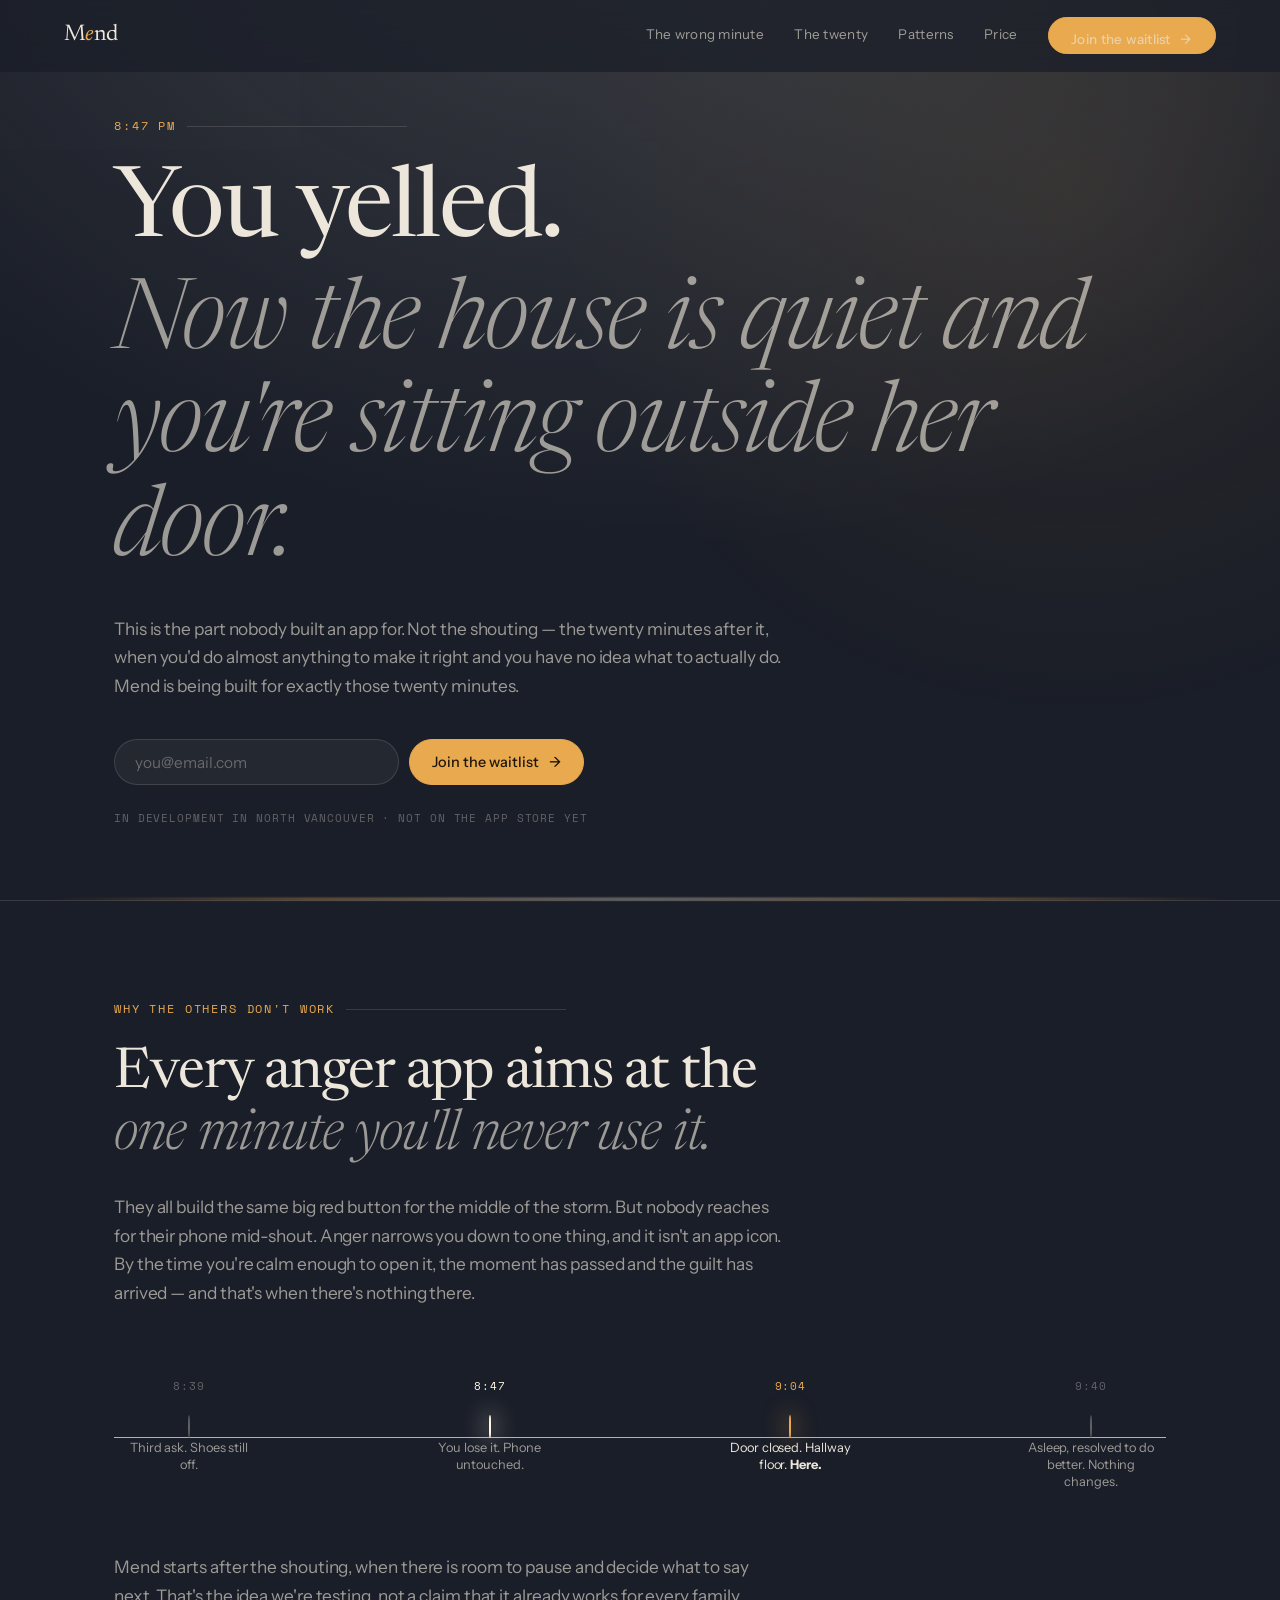
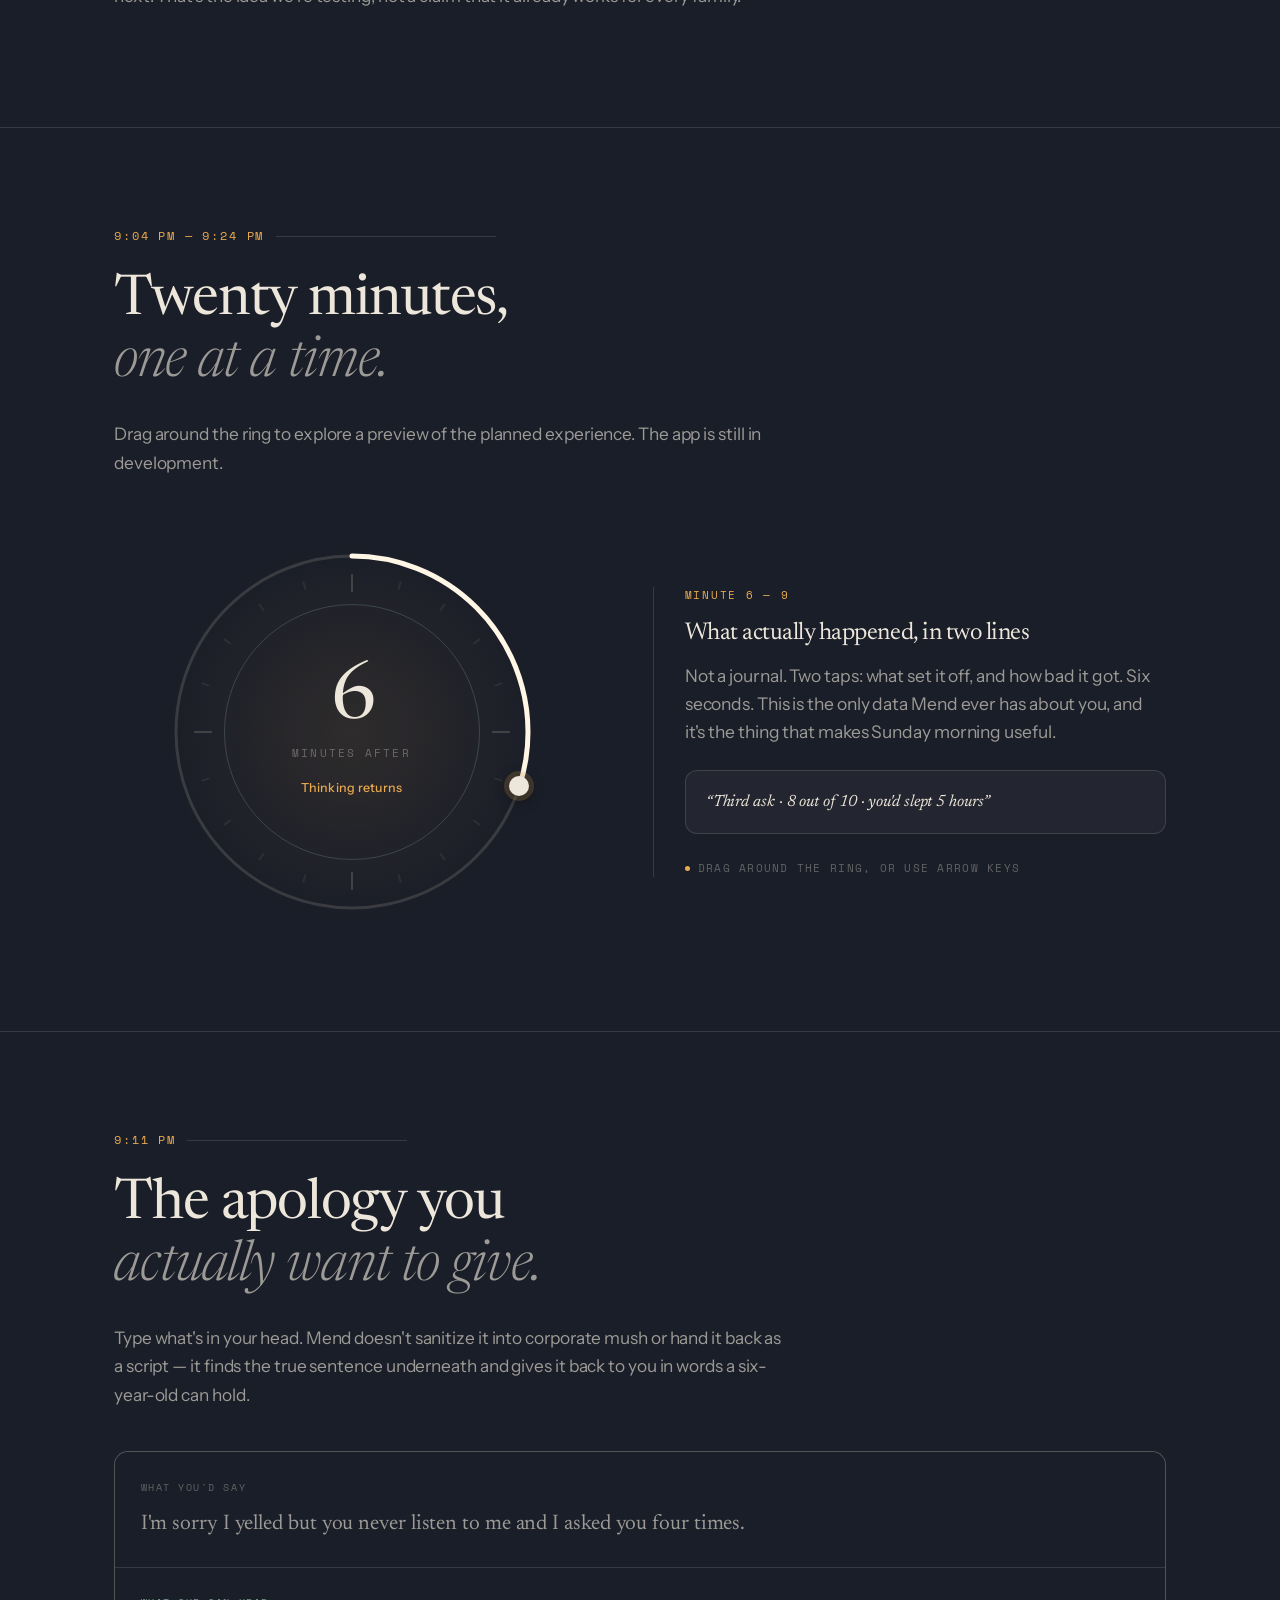
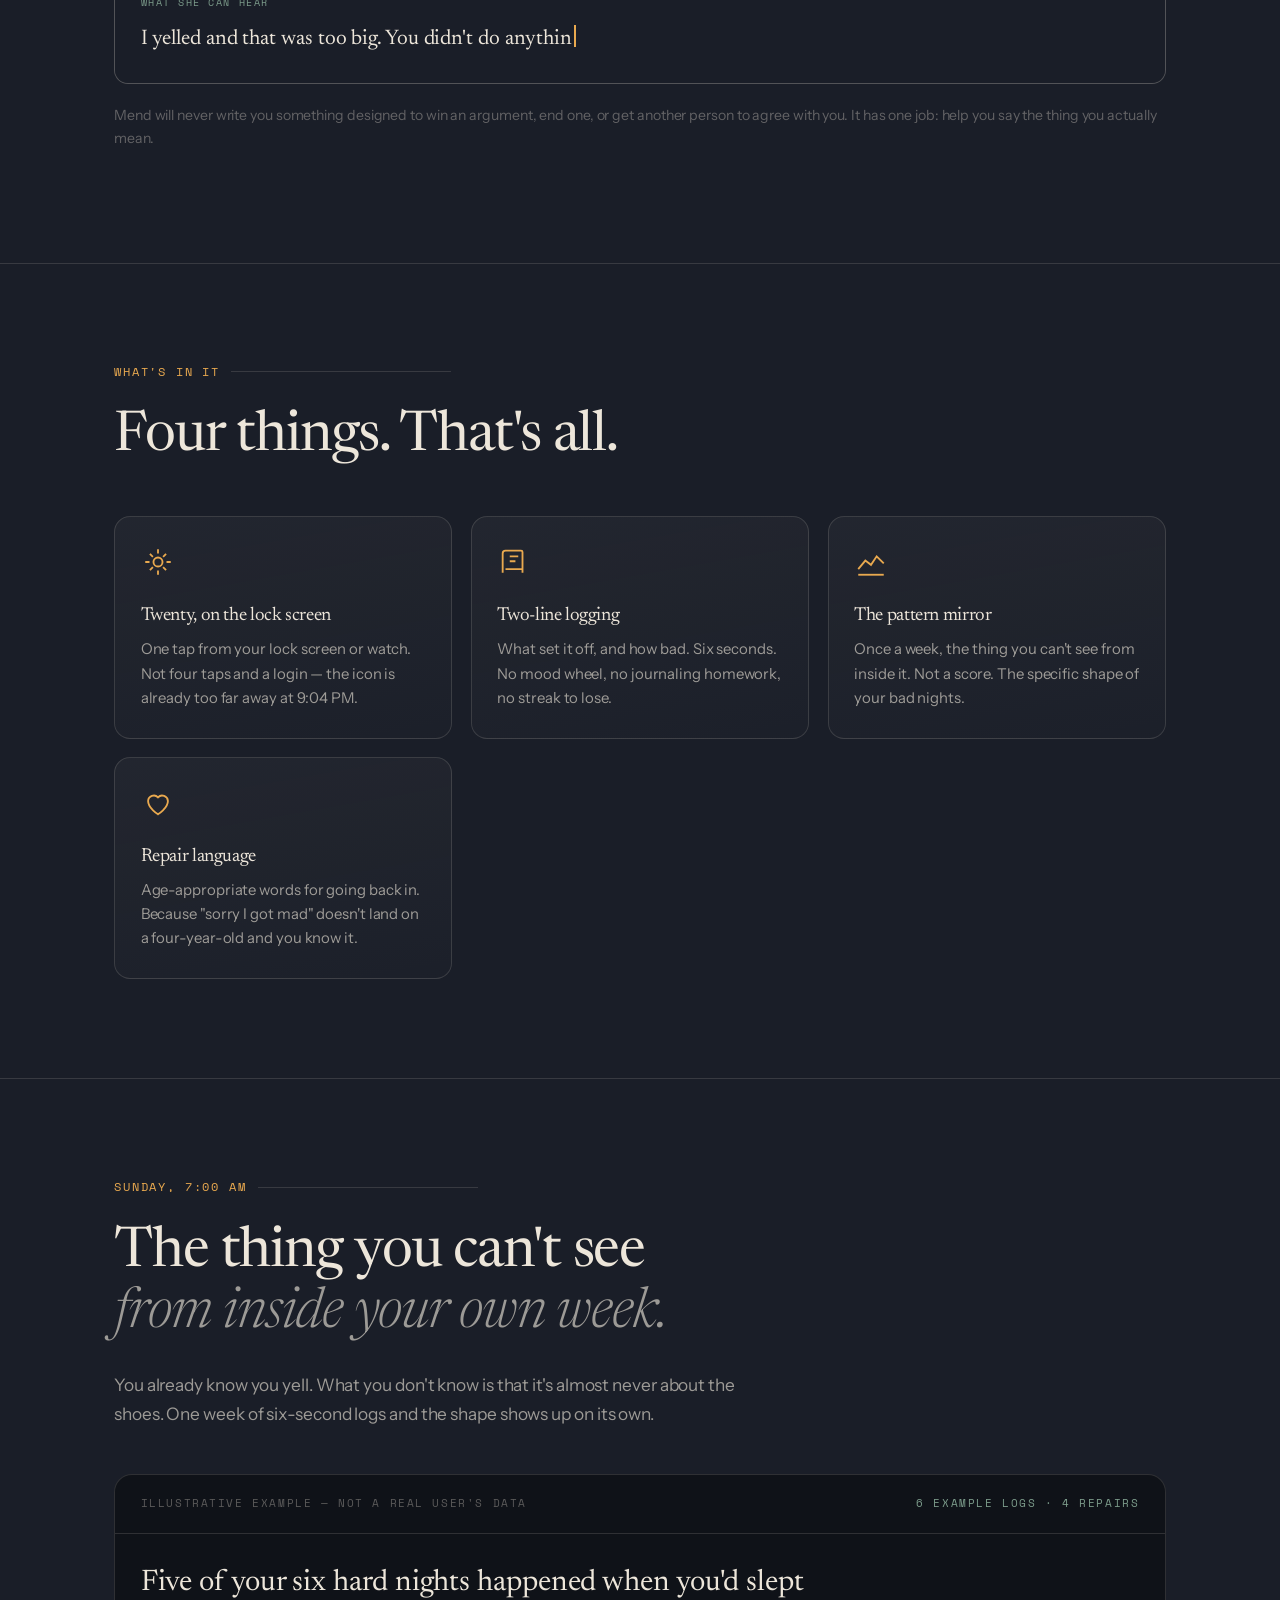
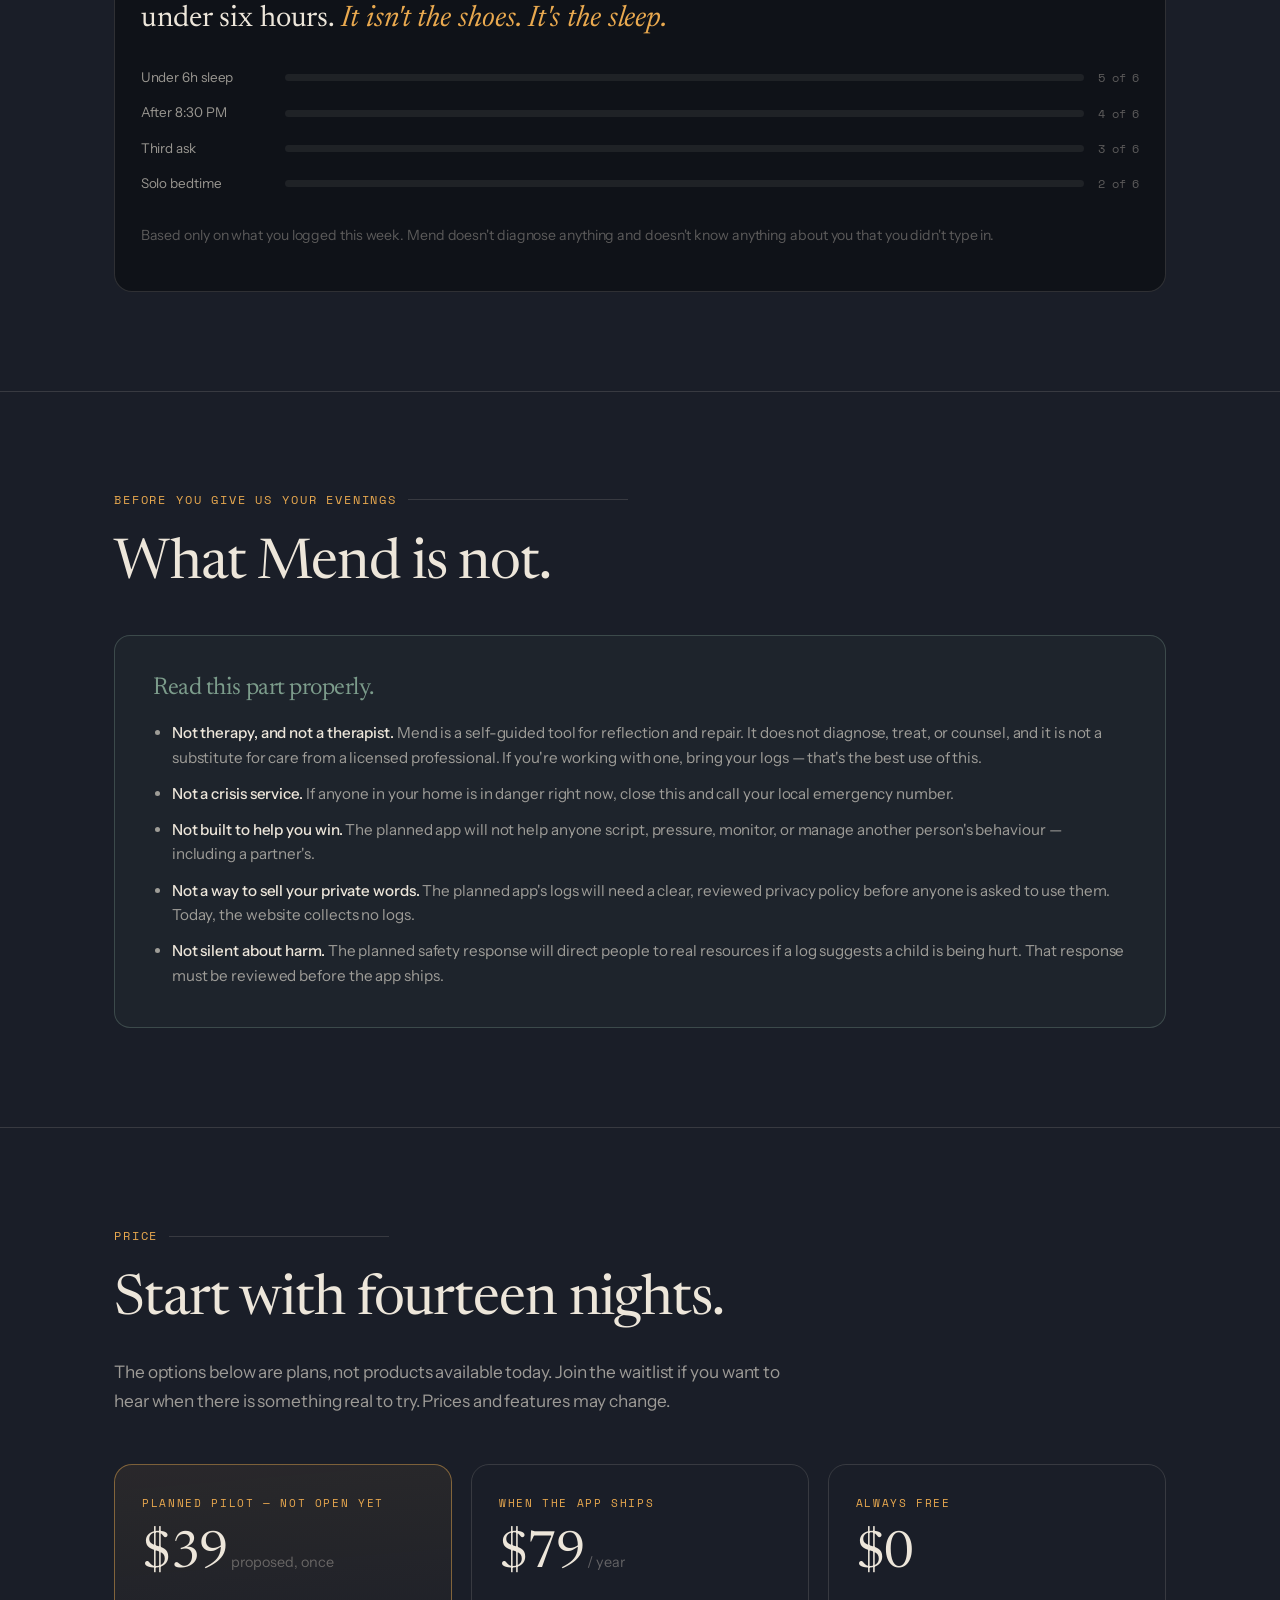
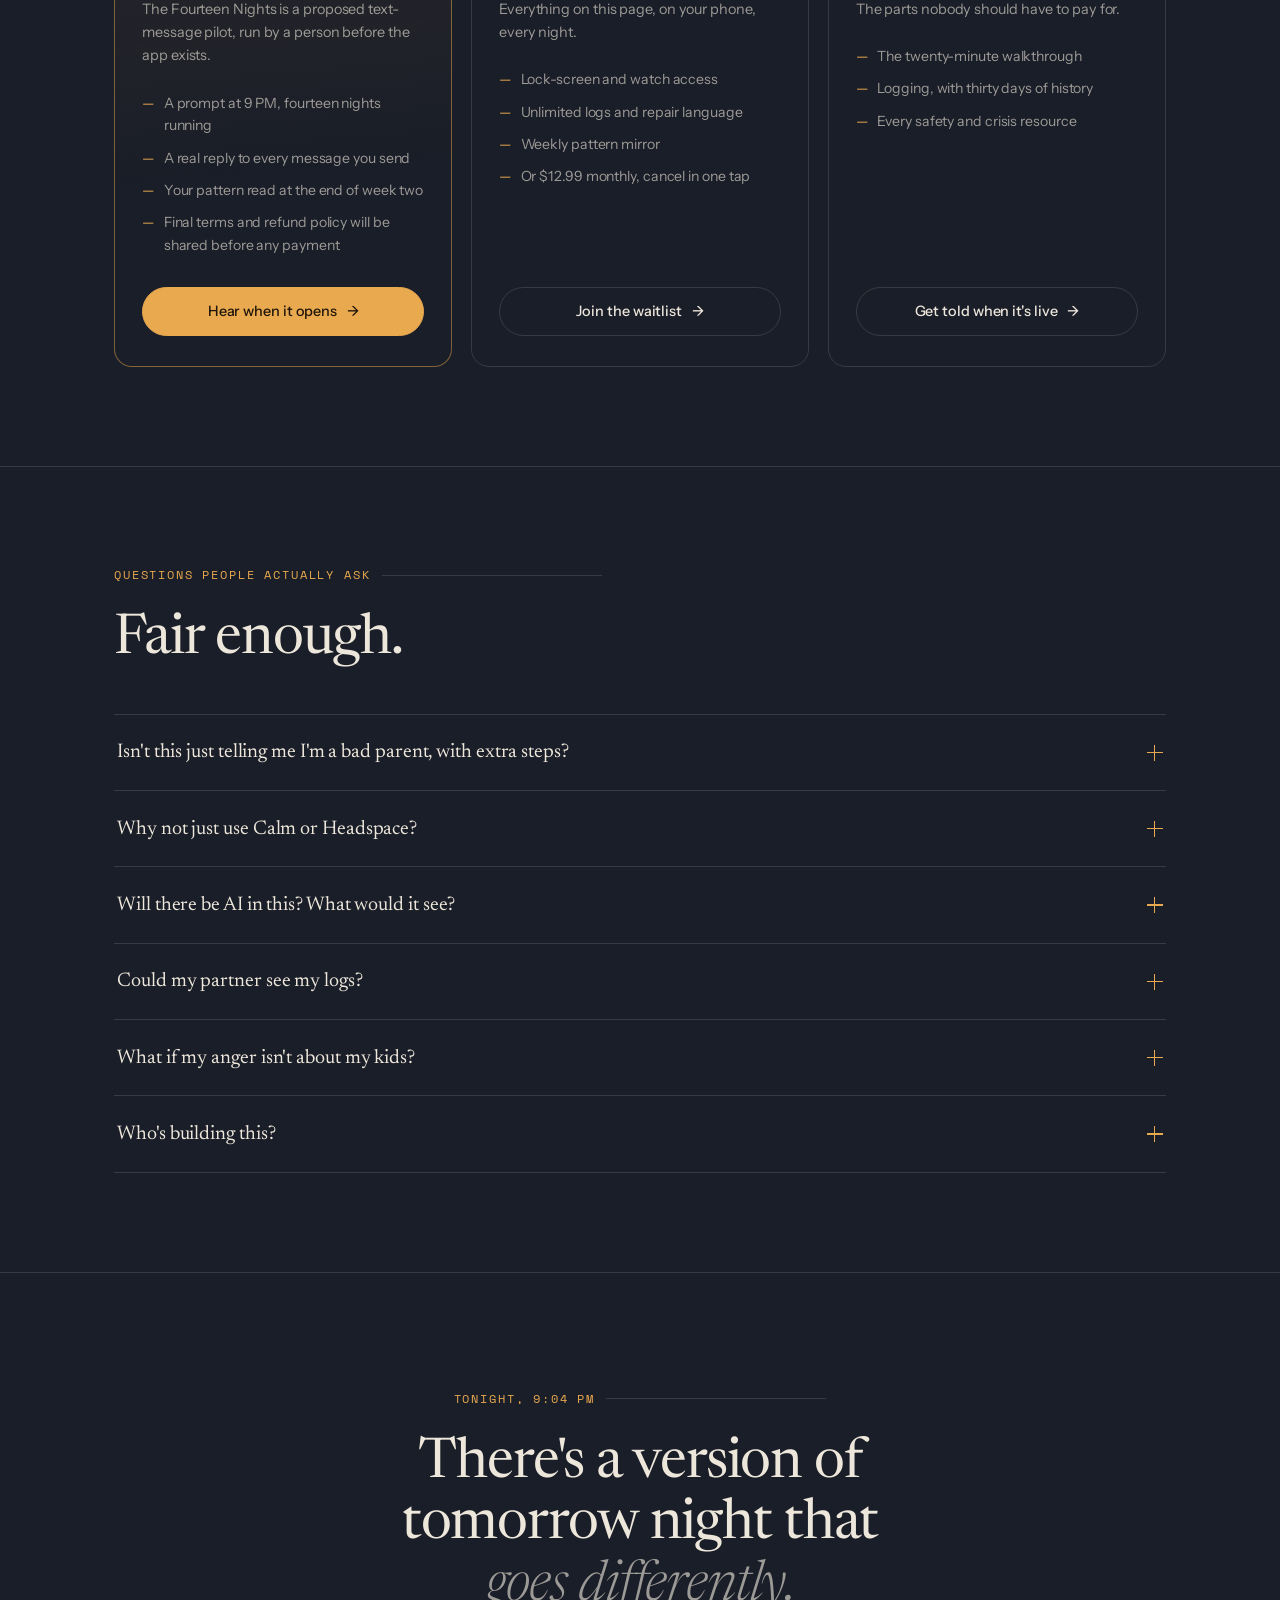
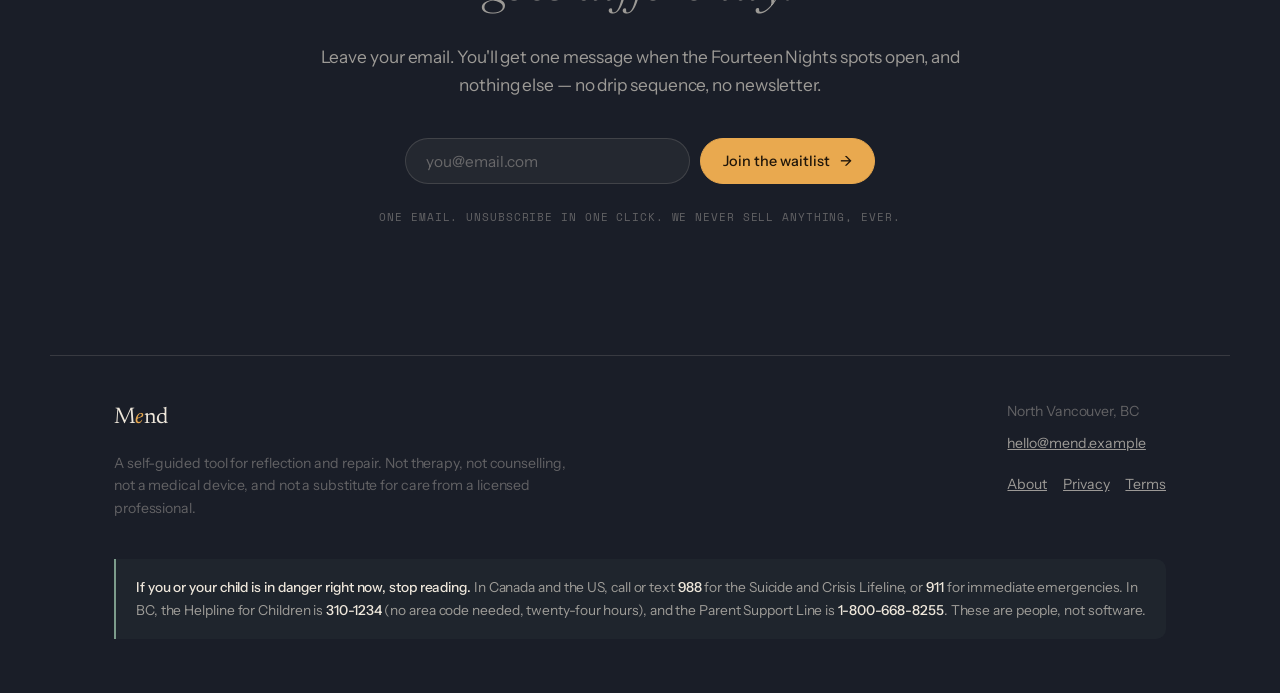
==== index.html @ 2c56bf76 "feat: add Mend landing site with relative links Landing page, about, privacy and terms pages, shared" ====
<!DOCTYPE html>
<html lang="en">
<head>
<meta charset="utf-8">
<meta name="viewport" content="width=device-width, initial-scale=1">
<title>Mend — for the twenty minutes after</title>
<meta name="description" content="You yelled. The house is quiet now. Mend is a small tool for the twenty minutes after — repair it tonight, and start to see why it keeps happening.">
<link rel="preconnect" href="https://fonts.googleapis.com">
<link rel="preconnect" href="https://fonts.gstatic.com" crossorigin>
<link href="https://fonts.googleapis.com/css2?family=Newsreader:ital,opsz,wght@0,6..72,300;0,6..72,400;0,6..72,500;1,6..72,300;1,6..72,400&family=Instrument+Sans:wght@400;500;600&family=Space+Mono:wght@400;700&display=swap" rel="stylesheet">
<style>
/* ============================================================
   MEND — design tokens
   Concept: "the hallway light." The page lives in the hours
   after bedtime. It opens blown-out and over-exposed (anger as
   over-exposure, not redness) and cools as you scroll.
   ============================================================ */
:root{
  --dusk:#1A1E28;
  --dusk-deep:#0F1218;
  --dusk-soft:#232833;
  --paper:#EDE6DA;
  --paper-dim:rgba(237,230,218,.62);
  --paper-faint:rgba(237,230,218,.34);
  --lamp:#E9A94F;
  --sage:#7C9C8B;
  --hot:#FFF6E6;
  --rule:rgba(237,230,218,.14);

  --display:"Newsreader",Georgia,serif;
  --body:"Instrument Sans",system-ui,-apple-system,sans-serif;
  --mono:"Space Mono",ui-monospace,monospace;

  --pad:clamp(1.25rem,5vw,4.5rem);
  --maxw:1180px;
  --ease:cubic-bezier(.22,.61,.36,1);
}

*{box-sizing:border-box}
html{scroll-behavior:smooth;-webkit-text-size-adjust:100%}
body{
  margin:0;background:var(--dusk);color:var(--paper);
  font-family:var(--body);font-size:clamp(1rem,.55vw + .9rem,1.09rem);
  line-height:1.62;letter-spacing:-.005em;
  overflow-x:hidden;
}

/* ---------- ambient light: the signature ---------- */
#glow{
  position:fixed;inset:0;z-index:0;pointer-events:none;
  background:
    radial-gradient(120vmax 90vmax at 50% -18%, var(--g1) 0%, transparent 62%),
    radial-gradient(70vmax 70vmax at 84% 22%, var(--g2) 0%, transparent 58%);
  opacity:var(--gop,1);
  transition:opacity .6s linear;
}
#grain{
  position:fixed;inset:0;z-index:1;pointer-events:none;
  opacity:.045;mix-blend-mode:overlay;
}
.stage{position:relative;z-index:2}

/* ---------- structure ---------- */
.wrap{max-width:var(--maxw);margin:0 auto;padding-left:var(--pad);padding-right:var(--pad)}
.band{padding-top:clamp(5rem,11vh,9rem);padding-bottom:clamp(5rem,11vh,9rem)}
.band--tight{padding-top:clamp(3rem,6vh,4.5rem)}
.hr{height:1px;background:var(--rule);border:0;margin:0}

/* structural device: real clock times, because the whole
   product thesis is about *when*, not about steps 01/02/03 */
.stamp{
  font-family:var(--mono);font-size:.72rem;letter-spacing:.16em;
  text-transform:uppercase;color:var(--lamp);
  display:flex;align-items:center;gap:.7rem;margin:0 0 1.6rem;
}
.stamp::after{content:"";flex:1;height:1px;background:var(--rule);max-width:220px}

h1,h2,h3{font-family:var(--display);font-weight:400;letter-spacing:-.02em;line-height:1.06;margin:0}
h1{font-size:clamp(2.9rem,8.4vw,6.1rem)}
h2{font-size:clamp(2.1rem,4.6vw,3.5rem);line-height:1.1}
h3{font-size:clamp(1.28rem,1.9vw,1.6rem);line-height:1.2}
.em{font-style:italic;font-weight:300;color:var(--paper-dim)}
.lede{font-size:clamp(1.08rem,1.3vw,1.28rem);color:var(--paper-dim);max-width:56ch;line-height:1.66}
.small{font-size:.88rem;color:var(--paper-faint);line-height:1.6}

/* ---------- nav ---------- */
nav{
  position:sticky;top:0;z-index:40;
  display:flex;align-items:center;justify-content:space-between;
  gap:1rem;padding:1.05rem var(--pad);
  backdrop-filter:blur(14px);-webkit-backdrop-filter:blur(14px);
  background:rgba(26,30,40,.72);
  background:color-mix(in srgb, var(--dusk) 72%, transparent);
  border-bottom:1px solid transparent;transition:border-color .4s var(--ease)
}
nav.stuck{border-bottom-color:var(--rule)}
.mark{font-family:var(--display);font-size:1.42rem;letter-spacing:-.03em;text-decoration:none;color:var(--paper)}
.mark i{font-style:italic;color:var(--lamp)}
.navlinks{display:flex;align-items:center;gap:1.9rem}
.navlinks a{
  font-size:.84rem;color:var(--paper-dim);text-decoration:none;letter-spacing:.02em;
  position:relative;padding-bottom:2px
}
.navlinks a::after{
  content:"";position:absolute;left:0;bottom:0;height:1px;width:100%;
  background:var(--lamp);transform:scaleX(0);transform-origin:left;
  transition:transform .42s var(--ease)
}
.navlinks a:hover{color:var(--paper)}
.navlinks a:hover::after{transform:scaleX(1)}
@media(max-width:760px){.navlinks a:not(.btn){display:none}}
.nav-toggle{display:none;align-items:center;justify-content:center;flex-direction:column;gap:4px;width:44px;height:44px;padding:0;border:1px solid var(--rule);border-radius:50%;background:var(--dusk-soft);color:var(--paper);cursor:pointer}
.nav-toggle span{width:17px;height:1.5px;background:currentColor}
@media(max-width:760px){
  .js .nav-toggle{display:flex}
  .js .navlinks{display:none;position:absolute;top:100%;left:0;right:0;padding:1rem var(--pad) 1.4rem;background:var(--dusk);border-bottom:1px solid var(--rule);box-shadow:0 18px 28px rgba(0,0,0,.22);flex-direction:column;align-items:stretch;gap:.7rem}
  .js .navlinks.open{display:flex}
  .js .navlinks a:not(.btn){display:block}
  .js .navlinks a{padding:.55rem .2rem}
  .js .navlinks .btn{justify-content:center}
}
.skip{position:absolute;left:.6rem;top:-4rem;z-index:100;background:var(--lamp);color:#20160A;padding:.6rem 1rem;border-radius:8px;text-decoration:none;font-weight:600;transition:top .2s var(--ease)}
.skip:focus{top:.6rem}

/* ---------- buttons ---------- */
.btn{
  font-family:var(--body);font-size:.9rem;font-weight:500;
  display:inline-flex;align-items:center;gap:.6rem;
  padding:.72rem 1.4rem;border-radius:999px;border:1px solid var(--lamp);
  background:var(--lamp);color:#20160A;text-decoration:none;cursor:pointer;
  transition:transform .3s var(--ease),box-shadow .3s var(--ease),background .3s var(--ease)
}
.btn:hover{transform:translateY(-2px);box-shadow:0 10px 34px -12px rgba(233,169,79,.7)}
.btn--ghost{background:transparent;color:var(--paper);border-color:var(--rule)}
.btn--ghost:hover{border-color:var(--paper-dim);box-shadow:none}
.btn .arw{transition:transform .3s var(--ease)}
.btn:hover .arw{transform:translateX(4px)}
:focus-visible{outline:2px solid var(--lamp);outline-offset:3px;border-radius:3px}

/* ---------- hero ---------- */
.hero{min-height:clamp(600px,92vh,940px);display:flex;flex-direction:column;justify-content:center;padding-top:2rem;padding-bottom:3rem}
.hero h1{max-width:19ch}
.hero .after{display:block;margin-top:.55rem}
.hero .lede{margin:1.9rem 0 0}
.doorlight{
  position:absolute;left:0;right:0;bottom:0;height:2px;
  background:linear-gradient(90deg,transparent,var(--lamp) 22%,var(--hot) 50%,var(--lamp) 78%,transparent);
  opacity:.5;filter:blur(1px)
}

/* signup */
.signup{display:flex;gap:.6rem;margin-top:2.4rem;max-width:470px;flex-wrap:wrap}
.signup input{
  flex:1 1 220px;min-width:0;font-family:var(--body);font-size:.96rem;color:var(--paper);
  background:rgba(237,230,218,.05);border:1px solid var(--rule);border-radius:999px;
  padding:.78rem 1.25rem;transition:border-color .3s var(--ease),background .3s var(--ease)
}
.signup input::placeholder{color:var(--paper-faint)}
.signup input:focus{outline:none;border-color:var(--lamp);background:rgba(237,230,218,.08)}
.note{margin-top:.9rem;font-family:var(--mono);font-size:.7rem;letter-spacing:.08em;text-transform:uppercase;color:var(--paper-faint)}
.hp{position:absolute!important;left:-9999px;width:1px;height:1px;overflow:hidden}
.formstatus{flex-basis:100%;margin:.7rem 0 0;font-size:.86rem;line-height:1.5;min-height:1.2em;color:var(--paper-dim)}
.formstatus:empty{margin:0;min-height:0}
.formstatus[data-state="error"]{color:var(--lamp)}
.formstatus[data-state="success"]{color:var(--sage)}
.formstatus a{color:inherit;text-decoration:underline}
.signup button[disabled]{opacity:.7;cursor:default}
.signup input[disabled]{cursor:default}

/* ---------- the wrong minute: time axis ---------- */
.axis{position:relative;margin:3.2rem 0 1rem;padding:3.4rem 0 4.6rem}
.axis-line{position:absolute;left:0;right:0;top:50%;height:1px;background:var(--rule)}
.axis-fill{position:absolute;left:0;top:50%;height:1px;background:var(--lamp);width:0;transition:width 1.8s var(--ease)}
.axis.on .axis-fill{width:100%}
.axis-marks{position:relative;display:flex;justify-content:space-between}
.mk{position:relative;text-align:center;flex:0 0 auto;width:clamp(74px,20%,150px)}
.mk .dot{
  width:9px;height:9px;border-radius:50%;background:var(--dusk);
  border:1px solid var(--paper-faint);margin:0 auto;
  transform:scale(0);transition:transform .5s var(--ease)
}
.axis.on .mk .dot{transform:scale(1)}
.mk:nth-child(2) .dot{transition-delay:.25s}
.mk:nth-child(3) .dot{transition-delay:.5s}
.mk:nth-child(4) .dot{transition-delay:.75s}
.mk .t{font-family:var(--mono);font-size:.68rem;letter-spacing:.08em;color:var(--paper-faint);position:absolute;top:-2.2rem;left:50%;transform:translateX(-50%);white-space:nowrap}
.mk .l{font-size:.8rem;color:var(--paper-dim);position:absolute;top:1.6rem;left:50%;transform:translateX(-50%);width:15ch;line-height:1.35}
.mk--hot .dot{background:var(--hot);border-color:var(--hot);box-shadow:0 0 22px 5px rgba(255,246,230,.32)}
.mk--hot .t{color:var(--hot)}
.mk--live .dot{background:var(--lamp);border-color:var(--lamp);box-shadow:0 0 22px 4px rgba(233,169,79,.35)}
.mk--live .t{color:var(--lamp)}
.mk--live .l{color:var(--paper)}
@media(max-width:640px){
  .axis{padding:0 0 0 1rem;margin:2.5rem 0 1rem}
  .axis-line,.axis-fill{left:1.26rem;right:auto;top:0;bottom:0;width:1px;height:auto}
  .axis-fill{height:0;transition:height 1.4s var(--ease)}
  .axis.on .axis-fill{width:1px;height:100%}
  .axis-marks{display:grid;gap:1.8rem}
  .mk{width:auto;min-height:3.6rem;text-align:left;display:grid;grid-template-columns:1rem 3.2rem minmax(0,1fr);gap:.7rem;align-items:start}
  .mk .dot{grid-column:1;grid-row:1;margin:.25rem 0 0}
  .mk .t{grid-column:2;grid-row:1;position:static;transform:none;white-space:normal}
  .mk .l{grid-column:3;grid-row:1;position:static;transform:none;width:auto}
}

/* ---------- stat row ---------- */
.stats{display:grid;grid-template-columns:repeat(auto-fit,minmax(190px,1fr));gap:1px;background:var(--rule);border:1px solid var(--rule);border-radius:14px;overflow:hidden;margin-top:3.4rem}
.stat{background:var(--dusk);padding:1.9rem 1.5rem}
.stat .n{font-family:var(--display);font-size:clamp(2.4rem,4.4vw,3.3rem);line-height:1;letter-spacing:-.03em;color:var(--lamp)}
.stat .n small{font-size:.44em;letter-spacing:0}
.stat .c{margin-top:.75rem;font-size:.85rem;color:var(--paper-dim);line-height:1.5}
.stat .src{margin-top:.7rem;font-family:var(--mono);font-size:.62rem;letter-spacing:.07em;text-transform:uppercase;color:var(--paper-faint)}

/* ---------- THE DIAL (signature interaction) ---------- */
.dial-wrap{display:grid;grid-template-columns:minmax(0,1fr) minmax(0,1.08fr);gap:clamp(2rem,5vw,4.5rem);align-items:center}
@media(max-width:900px){.dial-wrap{grid-template-columns:1fr}}
.dial{
  position:relative;aspect-ratio:1;width:100%;max-width:400px;margin:0 auto;
  border-radius:50%;display:grid;place-items:center;
  background:radial-gradient(circle at 50% 50%, rgba(233,169,79,.10), transparent 68%);
  touch-action:none;cursor:grab;user-select:none
}
.dial:active{cursor:grabbing}
.dial svg{position:absolute;inset:0;width:100%;height:100%;transform:rotate(-90deg)}
.dial .track{fill:none;stroke:var(--rule);stroke-width:1.5}
.dial .prog{fill:none;stroke:var(--lamp);stroke-width:2.5;stroke-linecap:round;transition:stroke .5s linear}
.dial .tick{stroke:var(--paper-faint);stroke-width:1}
.knob{
  position:absolute;width:20px;height:20px;border-radius:50%;
  background:var(--paper);box-shadow:0 0 0 5px rgba(233,169,79,.18),0 4px 14px rgba(0,0,0,.5);
  transform:translate(-50%,-50%);pointer-events:none
}
.dial-read{text-align:center;position:relative;z-index:2}
.dial-read .m{font-family:var(--display);font-size:clamp(3.4rem,8vw,4.9rem);line-height:.9;letter-spacing:-.04em;font-variant-numeric:tabular-nums}
.dial-read .u{font-family:var(--mono);font-size:.66rem;letter-spacing:.2em;text-transform:uppercase;color:var(--paper-faint);margin-top:.6rem}
.dial-read .st{margin-top:1rem;font-size:.78rem;color:var(--lamp);font-weight:500;letter-spacing:.02em;min-height:1.2em}
.breath{position:absolute;width:64%;height:64%;border-radius:50%;border:1px solid rgba(124,156,139,.3)}
.dial.breathing .breath{animation:breathe 10s ease-in-out infinite}
@keyframes breathe{0%,100%{transform:scale(.86);opacity:.25}40%{transform:scale(1.06);opacity:.6}}

.panel{border-left:1px solid var(--rule);padding-left:clamp(1.2rem,2.4vw,2.2rem);min-height:250px}
.panel .ph{font-family:var(--mono);font-size:.68rem;letter-spacing:.16em;text-transform:uppercase;color:var(--lamp);margin-bottom:.9rem}
.panel h3{margin-bottom:.85rem}
.panel p{margin:0;color:var(--paper-dim);max-width:44ch}
.panel .said{
  margin-top:1.5rem;padding:1.1rem 1.25rem;border-radius:12px;
  background:rgba(237,230,218,.045);border:1px solid var(--rule);
  font-family:var(--display);font-style:italic;font-size:1.02rem;color:var(--paper)
}
.panel[data-swap]{animation:swapin .5s var(--ease)}
@keyframes swapin{from{opacity:0;transform:translateY(9px)}to{opacity:1;transform:none}}
.scrub-hint{margin-top:1.6rem;font-family:var(--mono);font-size:.66rem;letter-spacing:.12em;text-transform:uppercase;color:var(--paper-faint);display:flex;gap:.5rem;align-items:center}
.scrub-hint .dotp{width:5px;height:5px;border-radius:50%;background:var(--lamp);animation:pulse 2.4s ease-in-out infinite}
@keyframes pulse{0%,100%{opacity:.25}50%{opacity:1}}

/* ---------- rewrite demo ---------- */
.rewrite{display:grid;gap:1px;background:var(--rule);border:1px solid var(--rule);border-radius:14px;overflow:hidden;margin-top:2.6rem}
.rw{background:var(--dusk);padding:1.7rem 1.6rem}
.rw .tag{font-family:var(--mono);font-size:.64rem;letter-spacing:.15em;text-transform:uppercase;color:var(--paper-faint);margin-bottom:.85rem}
.rw p{margin:0;font-family:var(--display);font-size:clamp(1.08rem,1.7vw,1.32rem);line-height:1.42}
.rw--out .tag{color:var(--sage)}
.rw--out p{color:var(--paper)}
.rw--in p{color:var(--paper-dim)}
.caret{display:inline-block;width:2px;height:1.05em;background:var(--lamp);vertical-align:-.14em;margin-left:2px;animation:blink 1s steps(2) infinite}
@keyframes blink{50%{opacity:0}}

/* ---------- cards ---------- */
.cards{display:grid;grid-template-columns:repeat(auto-fit,minmax(260px,1fr));gap:1.15rem;margin-top:3rem}
.card{
  border:1px solid var(--rule);border-radius:16px;padding:1.75rem 1.6rem;
  background:linear-gradient(170deg,rgba(237,230,218,.045),rgba(237,230,218,.012));
  transition:transform .45s var(--ease),border-color .45s var(--ease)
}
.card:hover{transform:translateY(-5px);border-color:rgba(233,169,79,.4)}
.card .ic{width:34px;height:34px;margin-bottom:1.1rem;color:var(--lamp)}
.card h3{font-size:1.18rem;margin-bottom:.6rem}
.card p{margin:0;font-size:.93rem;color:var(--paper-dim)}

/* ---------- pattern mirror ---------- */
.mirror{border:1px solid var(--rule);border-radius:18px;overflow:hidden;margin-top:2.8rem;background:var(--dusk-deep)}
.mirror-top{padding:1.3rem 1.6rem;border-bottom:1px solid var(--rule);display:flex;justify-content:space-between;align-items:center;gap:1rem;flex-wrap:wrap}
.mirror-top .lb{font-family:var(--mono);font-size:.66rem;letter-spacing:.15em;text-transform:uppercase;color:var(--paper-faint)}
.mirror-body{padding:1.9rem 1.6rem}
.mirror-body .hl{font-family:var(--display);font-size:clamp(1.3rem,2.6vw,1.85rem);line-height:1.24;margin:0 0 1.8rem;max-width:40ch}
.mirror-body .hl b{font-weight:400;color:var(--lamp);font-style:italic}
.bars{display:flex;flex-direction:column;gap:.85rem}
.bar{display:grid;grid-template-columns:clamp(88px,20%,130px) 1fr auto;gap:.9rem;align-items:center;font-size:.84rem}
.bar .bl{color:var(--paper-dim)}
.bar .bt{height:7px;border-radius:99px;background:rgba(237,230,218,.07);overflow:hidden}
.bar .bf{height:100%;border-radius:99px;background:linear-gradient(90deg,var(--lamp),#F0C177);width:0;transition:width 1.3s var(--ease)}
.bar .bv{font-family:var(--mono);font-size:.74rem;color:var(--paper-faint)}
.mirror.on .bf{width:var(--w)}

/* ---------- not-therapy block ---------- */
.guard{border:1px solid rgba(124,156,139,.32);border-radius:16px;padding:clamp(1.6rem,3vw,2.4rem);background:rgba(124,156,139,.05);margin-top:2.4rem}
.guard h3{color:var(--sage);margin-bottom:1.1rem}
.guard ul{margin:0;padding-left:1.15rem;display:grid;gap:.72rem}
.guard li{color:var(--paper-dim);font-size:.95rem}
.guard li b{color:var(--paper);font-weight:500}

/* ---------- pricing ---------- */
.prices{display:grid;grid-template-columns:repeat(auto-fit,minmax(268px,1fr));gap:1.15rem;margin-top:3rem}
.price{border:1px solid var(--rule);border-radius:18px;padding:1.9rem 1.7rem;display:flex;flex-direction:column;transition:border-color .4s var(--ease),transform .4s var(--ease)}
.price:hover{transform:translateY(-4px)}
.price--lead{border-color:rgba(233,169,79,.48);background:linear-gradient(175deg,rgba(233,169,79,.075),transparent 62%)}
.price .nm{font-family:var(--mono);font-size:.68rem;letter-spacing:.15em;text-transform:uppercase;color:var(--lamp);margin-bottom:1.1rem}
.price .amt{font-family:var(--display);font-size:clamp(2.5rem,4.6vw,3.2rem);line-height:1;letter-spacing:-.03em}
.price .amt span{font-family:var(--body);font-size:.9rem;color:var(--paper-faint);letter-spacing:0}
.price .dsc{margin:1rem 0 1.5rem;font-size:.9rem;color:var(--paper-dim)}
.price ul{list-style:none;margin:0 0 1.9rem;padding:0;display:grid;gap:.6rem;font-size:.88rem;color:var(--paper-dim)}
.price li{display:flex;gap:.6rem}
.price li::before{content:"—";color:var(--lamp);flex:0 0 auto}
.price .btn{margin-top:auto;justify-content:center}

/* ---------- faq ---------- */
.faq{margin-top:2.6rem;border-top:1px solid var(--rule)}
.q{border-bottom:1px solid var(--rule)}
.q summary{
  display:flex;width:100%;box-sizing:border-box;cursor:pointer;gap:1rem;list-style:none;
  align-items:flex-start;justify-content:space-between;padding:1.35rem .2rem;
  font-family:var(--display);font-size:clamp(1.05rem,1.6vw,1.24rem);color:var(--paper);
  transition:color .3s var(--ease)
}
.q summary::-webkit-details-marker{display:none}
.q summary:hover{color:var(--lamp)}
.q .pm{flex:0 0 auto;width:16px;height:16px;position:relative;margin-top:.42em}
.q .pm::before,.q .pm::after{content:"";position:absolute;background:var(--lamp);transition:transform .38s var(--ease)}
.q .pm::before{left:0;top:7px;width:16px;height:1.5px}
.q .pm::after{left:7px;top:0;width:1.5px;height:16px}
.q[open] .pm::after{transform:rotate(90deg)}
.q .a{padding:0 .2rem}
.q .a p{margin:0 0 1.4rem;color:var(--paper-dim);font-size:.95rem;max-width:66ch}

/* ---------- closing ---------- */
.close{text-align:center;padding:clamp(5rem,13vh,9rem) 0}
.close h2{max-width:20ch;margin:0 auto 1.5rem}
.close .signup{margin-left:auto;margin-right:auto;justify-content:center}
footer{border-top:1px solid var(--rule);padding:2.8rem 0 3.4rem}
.fgrid{display:flex;justify-content:space-between;gap:2rem;flex-wrap:wrap;align-items:flex-start}
footer .small{max-width:52ch}
.crisis{margin-top:1.6rem;padding:1.1rem 1.25rem;border-left:2px solid var(--sage);background:rgba(124,156,139,.055);border-radius:0 10px 10px 0}
.crisis p{margin:0;font-size:.86rem;color:var(--paper-dim)}
.crisis b{color:var(--paper);font-weight:500}

/* ---------- reveal ---------- */
.rv{opacity:0;transform:translateY(22px);transition:opacity .85s var(--ease),transform .85s var(--ease)}
.rv.in{opacity:1;transform:none}
.rv[data-d="1"]{transition-delay:.1s}.rv[data-d="2"]{transition-delay:.2s}
.rv[data-d="3"]{transition-delay:.3s}.rv[data-d="4"]{transition-delay:.4s}
.rv[data-d="5"]{transition-delay:.5s}

/* load sequence */
.boot{opacity:0;transform:translateY(26px)}
.booted .boot{opacity:1;transform:none;transition:opacity 1.1s var(--ease),transform 1.1s var(--ease)}
.booted .boot[data-b="1"]{transition-delay:.15s}
.booted .boot[data-b="2"]{transition-delay:.35s}
.booted .boot[data-b="3"]{transition-delay:.55s}
.booted .boot[data-b="4"]{transition-delay:.78s}
.booted .boot[data-b="5"]{transition-delay:1s}

@media (prefers-reduced-motion:reduce){
  *{animation-duration:.001ms!important;animation-iteration-count:1!important;transition-duration:.001ms!important}
  html{scroll-behavior:auto}
  .rv,.boot{opacity:1;transform:none}
}
@media(max-width:900px){#grain{display:none}}
</style>
</head>
<body>
<a href="#main" class="skip">Skip to content</a>

<div id="glow" style="--g1:rgba(255,246,230,.15);--g2:rgba(233,169,79,.09)"></div>
<svg id="grain" aria-hidden="true"><filter id="n"><feTurbulence type="fractalNoise" baseFrequency="0.8" numOctaves="3"/></filter><rect width="100%" height="100%" filter="url(#n)"/></svg>

<div class="stage">

<nav id="nav">
  <a class="mark" href="#top">M<i>e</i>nd</a>
  <button class="nav-toggle" type="button" aria-label="Open menu" aria-expanded="false" aria-controls="navlinks"><span></span><span></span><span></span></button>
  <div class="navlinks" id="navlinks">
    <a href="#minute">The wrong minute</a>
    <a href="#twenty">The twenty</a>
    <a href="#patterns">Patterns</a>
    <a href="#price">Price</a>
    <a class="btn" href="#join">Join the waitlist <span class="arw">→</span></a>
  </div>
</nav>

<main id="main">
<!-- ===================== HERO ===================== -->
<header class="wrap hero" id="top" style="position:relative">
  <p class="stamp boot" data-b="1">8:47 PM</p>
  <h1 class="boot" data-b="2">You yelled.<span class="after em">Now the house is quiet and you're sitting outside her door.</span></h1>
  <p class="lede boot" data-b="3">This is the part nobody built an app for. Not the shouting — the twenty minutes after it, when you'd do almost anything to make it right and you have no idea what to actually do. Mend is being built for exactly those twenty minutes.</p>
  <form class="signup boot" data-b="4" id="f1" novalidate>
    <input class="hp" type="text" name="_gotcha" tabindex="-1" autocomplete="off" aria-hidden="true">
    <input type="email" name="email" placeholder="you@email.com" aria-label="Email address" autocomplete="email" required>
    <button class="btn" type="submit">Join the waitlist <span class="arw">→</span></button>
    <p class="formstatus" role="status" aria-live="polite"></p>
  </form>
  <p class="note boot" data-b="5">In development in North Vancouver · not on the App Store yet</p>
  <div class="doorlight" aria-hidden="true"></div>
</header>

<hr class="hr">

<!-- ===================== THE WRONG MINUTE ===================== -->
<section class="wrap band" id="minute">
  <p class="stamp rv">Why the others don't work</p>
  <h2 class="rv" data-d="1">Every anger app aims at the<br><span class="em">one minute you'll never use it.</span></h2>
  <p class="lede rv" data-d="2" style="margin-top:1.6rem">They all build the same big red button for the middle of the storm. But nobody reaches for their phone mid-shout. Anger narrows you down to one thing, and it isn't an app icon. By the time you're calm enough to open it, the moment has passed and the guilt has arrived — and that's when there's nothing there.</p>

  <div class="axis rv" data-d="3" id="axis">
    <div class="axis-line"></div><div class="axis-fill"></div>
    <div class="axis-marks">
      <div class="mk"><span class="t">8:39</span><span class="dot"></span><span class="l">Third ask. Shoes still off.</span></div>
      <div class="mk mk--hot"><span class="t">8:47</span><span class="dot"></span><span class="l">You lose it. Phone untouched.</span></div>
      <div class="mk mk--live"><span class="t">9:04</span><span class="dot"></span><span class="l">Door closed. Hallway floor. <b>Here.</b></span></div>
      <div class="mk"><span class="t">9:40</span><span class="dot"></span><span class="l">Asleep, resolved to do better. Nothing changes.</span></div>
    </div>
  </div>

  <p class="lede rv" data-d="4" style="margin-top:2.4rem">Mend starts after the shouting, when there is room to pause and decide what to say next. That's the idea we're testing, not a claim that it already works for every family.</p>
</section>

<hr class="hr">

<!-- ===================== THE TWENTY (dial) ===================== -->
<section class="wrap band" id="twenty">
  <p class="stamp rv">9:04 PM — 9:24 PM</p>
  <h2 class="rv" data-d="1">Twenty minutes,<br><span class="em">one at a time.</span></h2>
  <p class="lede rv" data-d="2" style="margin-top:1.6rem">Drag around the ring to explore a preview of the planned experience. The app is still in development.</p>

  <div class="dial-wrap rv" data-d="3" style="margin-top:3.4rem">
    <div class="dial breathing" id="dial" role="slider" tabindex="0"
         aria-label="Minutes since the blowup" aria-valuemin="0" aria-valuemax="20" aria-valuenow="0">
      <svg viewBox="0 0 200 200" aria-hidden="true">
        <circle class="track" cx="100" cy="100" r="88"></circle>
        <circle class="prog" id="prog" cx="100" cy="100" r="88" stroke-dasharray="553" stroke-dashoffset="553"></circle>
        <g id="ticks"></g>
      </svg>
      <div class="breath" aria-hidden="true"></div>
      <div class="dial-read">
        <div class="m" id="dm">0</div>
        <div class="u">minutes after</div>
        <div class="st" id="dst">Still shaking</div>
      </div>
      <div class="knob" id="knob"></div>
    </div>

    <div class="panel" id="panel">
      <div class="ph" id="pph">Minute 0 — 2</div>
      <h3 id="pth">Put your back against the wall</h3>
      <p id="ptx">No breathing exercise yet. First Mend just tells you the true thing: your body is still in it and you are not able to think straight for about ninety more seconds. Nothing you decide right now is reliable. Sit down.</p>
      <div class="said" id="psd">"Don't go back in yet. You're not calm, you're quiet."</div>
      <div class="scrub-hint"><span class="dotp"></span> Drag around the ring, or use arrow keys</div>
    </div>
  </div>
</section>

<hr class="hr">

<!-- ===================== REWRITE ===================== -->
<section class="wrap band">
  <p class="stamp rv">9:11 PM</p>
  <h2 class="rv" data-d="1">The apology you<br><span class="em">actually want to give.</span></h2>
  <p class="lede rv" data-d="2" style="margin-top:1.6rem">Type what's in your head. Mend doesn't sanitize it into corporate mush or hand it back as a script — it finds the true sentence underneath and gives it back to you in words a six-year-old can hold.</p>

  <div class="rewrite rv" data-d="3">
    <div class="rw rw--in"><div class="tag">What you'd say</div><p id="rwIn">I'm sorry I yelled but you never listen to me and I asked you four times.</p></div>
    <div class="rw rw--out"><div class="tag">What she can hear</div><p id="rwOut"><span class="caret"></span></p></div>
  </div>
  <p class="small rv" data-d="4" style="margin-top:1.3rem">Mend will never write you something designed to win an argument, end one, or get another person to agree with you. It has one job: help you say the thing you actually mean.</p>
</section>

<hr class="hr">

<!-- ===================== WHAT IT IS ===================== -->
<section class="wrap band">
  <p class="stamp rv">What's in it</p>
  <h2 class="rv" data-d="1">Four things. That's all.</h2>
  <div class="cards">
    <div class="card rv" data-d="1">
      <svg class="ic" viewBox="0 0 24 24" fill="none" stroke="currentColor" stroke-width="1.3"><path d="M12 3v3M12 18v3M3 12h3M18 12h3M6.3 6.3l2.1 2.1M15.6 15.6l2.1 2.1M17.7 6.3l-2.1 2.1M8.4 15.6l-2.1 2.1"/><circle cx="12" cy="12" r="3.2"/></svg>
      <h3>Twenty, on the lock screen</h3>
      <p>One tap from your lock screen or watch. Not four taps and a login — the icon is already too far away at 9:04 PM.</p>
    </div>
    <div class="card rv" data-d="2">
      <svg class="ic" viewBox="0 0 24 24" fill="none" stroke="currentColor" stroke-width="1.3"><path d="M4 19.5V6a2 2 0 012-2h11a1 1 0 011 1v14.5"/><path d="M6 17h12M9 8h6M9 11.5h4"/></svg>
      <h3>Two-line logging</h3>
      <p>What set it off, and how bad. Six seconds. No mood wheel, no journaling homework, no streak to lose.</p>
    </div>
    <div class="card rv" data-d="3">
      <svg class="ic" viewBox="0 0 24 24" fill="none" stroke="currentColor" stroke-width="1.3"><path d="M3 17l5-6 4 3 4-6 5 5"/><path d="M3 21h18"/></svg>
      <h3>The pattern mirror</h3>
      <p>Once a week, the thing you can't see from inside it. Not a score. The specific shape of your bad nights.</p>
    </div>
    <div class="card rv" data-d="4">
      <svg class="ic" viewBox="0 0 24 24" fill="none" stroke="currentColor" stroke-width="1.3"><path d="M12 20s-7-4.3-7-9.4A4.1 4.1 0 0112 8a4.1 4.1 0 017 2.6c0 5.1-7 9.4-7 9.4z"/></svg>
      <h3>Repair language</h3>
      <p>Age-appropriate words for going back in. Because "sorry I got mad" doesn't land on a four-year-old and you know it.</p>
    </div>
  </div>
</section>

<hr class="hr">

<!-- ===================== PATTERNS ===================== -->
<section class="wrap band" id="patterns">
  <p class="stamp rv">Sunday, 7:00 AM</p>
  <h2 class="rv" data-d="1">The thing you can't see<br><span class="em">from inside your own week.</span></h2>
  <p class="lede rv" data-d="2" style="margin-top:1.6rem">You already know you yell. What you don't know is that it's almost never about the shoes. One week of six-second logs and the shape shows up on its own.</p>

  <div class="mirror rv" data-d="3" id="mirror">
    <div class="mirror-top">
      <span class="lb">Illustrative example — not a real user's data</span>
      <span class="lb" style="color:var(--sage)">6 example logs · 4 repairs</span>
    </div>
    <div class="mirror-body">
      <p class="hl">Five of your six hard nights happened when you'd slept under six hours. <b>It isn't the shoes. It's the sleep.</b></p>
      <div class="bars">
        <div class="bar" style="--w:88%"><span class="bl">Under 6h sleep</span><span class="bt"><span class="bf"></span></span><span class="bv">5 of 6</span></div>
        <div class="bar" style="--w:70%"><span class="bl">After 8:30 PM</span><span class="bt"><span class="bf"></span></span><span class="bv">4 of 6</span></div>
        <div class="bar" style="--w:52%"><span class="bl">Third ask</span><span class="bt"><span class="bf"></span></span><span class="bv">3 of 6</span></div>
        <div class="bar" style="--w:34%"><span class="bl">Solo bedtime</span><span class="bt"><span class="bf"></span></span><span class="bv">2 of 6</span></div>
      </div>
      <p class="small" style="margin-top:1.8rem">Based only on what you logged this week. Mend doesn't diagnose anything and doesn't know anything about you that you didn't type in.</p>
    </div>
  </div>
</section>

<hr class="hr">

<!-- ===================== WHAT THIS IS NOT ===================== -->
<section class="wrap band">
  <p class="stamp rv">Before you give us your evenings</p>
  <h2 class="rv" data-d="1">What Mend is not.</h2>
  <div class="guard rv" data-d="2">
    <h3>Read this part properly.</h3>
    <ul>
      <li><b>Not therapy, and not a therapist.</b> Mend is a self-guided tool for reflection and repair. It does not diagnose, treat, or counsel, and it is not a substitute for care from a licensed professional. If you're working with one, bring your logs — that's the best use of this.</li>
      <li><b>Not a crisis service.</b> If anyone in your home is in danger right now, close this and call your local emergency number.</li>
      <li><b>Not built to help you win.</b> The planned app will not help anyone script, pressure, monitor, or manage another person's behaviour — including a partner's.</li>
      <li><b>Not a way to sell your private words.</b> The planned app's logs will need a clear, reviewed privacy policy before anyone is asked to use them. Today, the website collects no logs.</li>
      <li><b>Not silent about harm.</b> The planned safety response will direct people to real resources if a log suggests a child is being hurt. That response must be reviewed before the app ships.</li>
    </ul>
  </div>
</section>

<hr class="hr">

<!-- ===================== PRICE ===================== -->
<section class="wrap band" id="price">
  <p class="stamp rv">Price</p>
  <h2 class="rv" data-d="1">Start with fourteen nights.</h2>
  <p class="lede rv" data-d="2" style="margin-top:1.6rem">The options below are plans, not products available today. Join the waitlist if you want to hear when there is something real to try. Prices and features may change.</p>

  <div class="prices">
    <div class="price price--lead rv" data-d="1">
      <div class="nm">Planned pilot — not open yet</div>
      <div class="amt">$39<span> proposed, once</span></div>
      <p class="dsc">The Fourteen Nights is a proposed text-message pilot, run by a person before the app exists.</p>
      <ul>
        <li>A prompt at 9 PM, fourteen nights running</li>
        <li>A real reply to every message you send</li>
        <li>Your pattern read at the end of week two</li>
        <li>Final terms and refund policy will be shared before any payment</li>
      </ul>
      <a class="btn" href="#join">Hear when it opens <span class="arw">→</span></a>
    </div>
    <div class="price rv" data-d="2">
      <div class="nm">When the app ships</div>
      <div class="amt">$79<span> / year</span></div>
      <p class="dsc">Everything on this page, on your phone, every night.</p>
      <ul>
        <li>Lock-screen and watch access</li>
        <li>Unlimited logs and repair language</li>
        <li>Weekly pattern mirror</li>
        <li>Or $12.99 monthly, cancel in one tap</li>
      </ul>
      <a class="btn btn--ghost" href="#join">Join the waitlist <span class="arw">→</span></a>
    </div>
    <div class="price rv" data-d="3">
      <div class="nm">Always free</div>
      <div class="amt">$0</div>
      <p class="dsc">The parts nobody should have to pay for.</p>
      <ul>
        <li>The twenty-minute walkthrough</li>
        <li>Logging, with thirty days of history</li>
        <li>Every safety and crisis resource</li>
      </ul>
      <a class="btn btn--ghost" href="#join">Get told when it's live <span class="arw">→</span></a>
    </div>
  </div>
</section>

<hr class="hr">

<!-- ===================== FAQ ===================== -->
<section class="wrap band">
  <p class="stamp rv">Questions people actually ask</p>
  <h2 class="rv" data-d="1">Fair enough.</h2>
  <div class="faq rv" data-d="2">
    <details class="q"><summary>Isn't this just telling me I'm a bad parent, with extra steps?<span class="pm" aria-hidden="true"></span></summary><div class="a"><p>No. The planned design has no score, streak, or red days. The aim is to make room for a repair tonight and help you notice patterns later, without turning a difficult moment into a grade.</p></div></details>
    <details class="q"><summary>Why not just use Calm or Headspace?<span class="pm" aria-hidden="true"></span></summary><div class="a"><p>Use what helps you. Mend is being designed for a narrower moment: after you've lost your temper and are deciding how to go back into the room. The app is still in development.</p></div></details>
    <details class="q"><summary>Will there be AI in this? What would it see?<span class="pm" aria-hidden="true"></span></summary><div class="a"><p>The current plan includes software-assisted repair language and a weekly pattern view. The app does not exist yet, so there are no user logs to process. Before release, the privacy policy and safety behavior will need independent review and a clear explanation here.</p></div></details>
    <details class="q"><summary>Could my partner see my logs?<span class="pm" aria-hidden="true"></span></summary><div class="a"><p>There are no logs today. The planned app will not have a shared family account. Its access controls still need to be built and tested before we can promise how they work.</p></div></details>
    <details class="q"><summary>What if my anger isn't about my kids?<span class="pm" aria-hidden="true"></span></summary><div class="a"><p>Mend is being designed for one situation: a parent trying to repair after losing their temper with a child. It may not be the right tool for other situations.</p></div></details>
    <details class="q"><summary>Who's building this?<span class="pm" aria-hidden="true"></span></summary><div class="a"><p>I'm Amir, one person in North Vancouver. I'm 22 and I don't have children. The <a href="about.html">about page</a> explains why I'm building this. I plan to have a registered clinical counsellor review the app's language before release, but no reviewer has been signed yet.</p></div></details>
  </div>
</section>

<hr class="hr">

<!-- ===================== CLOSE ===================== -->
<section class="wrap close" id="join">
  <p class="stamp rv" style="justify-content:center">Tonight, 9:04 PM</p>
  <h2 class="rv" data-d="1">There's a version of<br>tomorrow night that<br><span class="em">goes differently.</span></h2>
  <p class="lede rv" data-d="2" style="margin:0 auto 2.2rem">Leave your email. You'll get one message when the Fourteen Nights spots open, and nothing else — no drip sequence, no newsletter.</p>
  <form class="signup rv" data-d="3" id="f2" novalidate>
    <input class="hp" type="text" name="_gotcha" tabindex="-1" autocomplete="off" aria-hidden="true">
    <input type="email" name="email" placeholder="you@email.com" aria-label="Email address" autocomplete="email" required>
    <button class="btn" type="submit">Join the waitlist <span class="arw">→</span></button>
    <p class="formstatus" role="status" aria-live="polite"></p>
  </form>
  <p class="note rv" data-d="4">One email. Unsubscribe in one click. We never sell anything, ever.</p>
</section>

</main>

<footer class="wrap">
  <div class="fgrid">
    <div>
      <a class="mark" href="#top">M<i>e</i>nd</a>
      <p class="small" style="margin-top:.9rem">A self-guided tool for reflection and repair. Not therapy, not counselling, not a medical device, and not a substitute for care from a licensed professional.</p>
    </div>
    <div class="small" style="display:grid;gap:.55rem">
      <div>North Vancouver, BC</div>
      <div><a href="mailto:hello@mend.example" style="color:var(--paper-dim)">hello@mend.example</a></div>
      <div style="margin-top:.6rem;display:flex;gap:1rem;flex-wrap:wrap">
        <a href="about.html" style="color:var(--paper-dim)">About</a>
        <a href="privacy.html" style="color:var(--paper-dim)">Privacy</a>
        <a href="terms.html" style="color:var(--paper-dim)">Terms</a>
      </div>
    </div>
  </div>
  <div class="crisis">
    <p><b>If you or your child is in danger right now, stop reading.</b> In Canada and the US, call or text <b>988</b> for the Suicide and Crisis Lifeline, or <b>911</b> for immediate emergencies. In BC, the Helpline for Children is <b>310-1234</b> (no area code needed, twenty-four hours), and the Parent Support Line is <b>1-800-668-8255</b>. These are people, not software.</p>
  </div>
</footer>

</div>

<script src="mend.js"></script>
<script>
(function(){
"use strict";
var reduce = window.matchMedia("(prefers-reduced-motion: reduce)").matches;

/* ---------- boot sequence ---------- */
requestAnimationFrame(function(){ document.body.classList.add("booted"); });

/* ---------- ambient light cools as you scroll (signature) ----------
   hot/blown-out at the top -> lamp amber -> sage calm at the bottom  */
var glow = document.getElementById("glow");
var stops = [
  {h:[255,246,230], a:.15, s:[233,169,79],  b:.09},
  {h:[233,169,79],  a:.11, s:[233,169,79],  b:.07},
  {h:[176,158,140], a:.08, s:[124,156,139], b:.07},
  {h:[124,156,139], a:.07, s:[124,156,139], b:.05}
];
function mix(a,b,t){ return [0,1,2].map(function(i){ return Math.round(a[i]+(b[i]-a[i])*t); }); }
function rgba(c,a){ return "rgba("+c[0]+","+c[1]+","+c[2]+","+a.toFixed(3)+")"; }
function paint(){
  var max = document.body.scrollHeight - innerHeight;
  var p = max > 0 ? Math.min(1, Math.max(0, scrollY / max)) : 0;
  var seg = p * (stops.length - 1);
  var i = Math.min(stops.length - 2, Math.floor(seg));
  var t = seg - i, A = stops[i], B = stops[i+1];
  glow.style.setProperty("--g1", rgba(mix(A.h,B.h,t), A.a+(B.a-A.a)*t));
  glow.style.setProperty("--g2", rgba(mix(A.s,B.s,t), A.b+(B.b-A.b)*t));
}
if(!reduce){ addEventListener("scroll", paint, {passive:true}); addEventListener("resize", paint); paint(); }

/* ---------- reveal on scroll ---------- */
var io = new IntersectionObserver(function(es){
  es.forEach(function(e){ if(e.isIntersecting){ e.target.classList.add("in"); io.unobserve(e.target); } });
}, {threshold:.16, rootMargin:"0px 0px -8% 0px"});
document.querySelectorAll(".rv").forEach(function(el){ io.observe(el); });

/* ---------- one-shot triggers: axis, bars, counters ---------- */
function once(sel, fn){
  var el = document.querySelector(sel); if(!el) return;
  var o = new IntersectionObserver(function(es){
    es.forEach(function(e){ if(e.isIntersecting){ fn(e.target); o.disconnect(); } });
  }, {threshold:.3});
  o.observe(el);
}
once("#axis",   function(el){ el.classList.add("on"); });
once("#mirror", function(el){ el.classList.add("on"); });

/* ---------- THE DIAL ---------- */
var MINUTES = [
  {m:0,  st:"Still shaking",      ph:"Minute 0 — 2",  h:"Put your back against the wall",
   t:"No breathing exercise yet. First Mend just tells you the true thing: your body is still in it and you will not think straight for about ninety more seconds. Nothing you decide right now is reliable. Sit down.",
   s:"\u201CDon't go back in yet. You're not calm, you're quiet.\u201D"},
  {m:3,  st:"Body coming down",   ph:"Minute 3 — 5",  h:"One long exhale, longer than feels natural",
   t:"Now it works. Four counts in, seven out, six times \u2014 not to feel peaceful, just to get your hands back. Mend counts it for you so you don't have to keep track of anything.",
   s:"\u201CSix breaths. I'll count. You don't have to do anything else.\u201D"},
  {m:6,  st:"Thinking returns",   ph:"Minute 6 — 9",  h:"What actually happened, in two lines",
   t:"Not a journal. Two taps: what set it off, and how bad it got. Six seconds. This is the only data Mend ever has about you, and it's the thing that makes Sunday morning useful.",
   s:"\u201CThird ask \u00B7 8 out of 10 \u00B7 you'd slept 5 hours\u201D"},
  {m:10, st:"The honest part",    ph:"Minute 10 — 13", h:"The question under the anger",
   t:"One question, chosen from what you logged. Never why did you do that. Usually something closer to: what were you afraid was going to happen if she didn't put her shoes on?",
   s:"\u201CWhat were you actually out of at 8:47 \u2014 patience, or time?\u201D"},
  {m:14, st:"Finding the words",  ph:"Minute 14 — 17", h:"Words for going back in",
   t:"Repair language for the age of the kid in that room. A four-year-old cannot use \u201CI'm sorry I got frustrated.\u201D She can use \u201CI yelled. That was too big. It wasn't your fault.\u201D",
   s:"\u201CI yelled and that was too big. You didn't do anything wrong. I'm going to sit here with you.\u201D"},
  {m:18, st:"Repaired",          ph:"Minute 18 — 20", h:"Close it, and one thing for tomorrow",
   t:"Mend asks whether you went back in, and then gets out of your way. One small thing for tomorrow \u2014 usually about sleep or the clock, almost never about willpower. Then it's over. No streak to protect.",
   s:"\u201CBath at 7:15 tomorrow, not 7:45. That's the whole plan.\u201D"}
];
var dial=document.getElementById("dial"), prog=document.getElementById("prog"),
    knob=document.getElementById("knob"), dm=document.getElementById("dm"),
    dst=document.getElementById("dst"), panel=document.getElementById("panel"),
    pph=document.getElementById("pph"), pth=document.getElementById("pth"),
    ptx=document.getElementById("ptx"), psd=document.getElementById("psd");
var CIRC=553, MAX=20, cur=-1, val=0;

/* minute ticks around the ring */
(function(){
  var g=document.getElementById("ticks"), ns="http://www.w3.org/2000/svg";
  for(var i=0;i<MAX;i++){
    var a=(i/MAX)*Math.PI*2, r1=79, r2=i%5===0?70:75;
    var l=document.createElementNS(ns,"line");
    l.setAttribute("class","tick");
    l.setAttribute("x1",(100+Math.cos(a)*r1).toFixed(2));
    l.setAttribute("y1",(100+Math.sin(a)*r1).toFixed(2));
    l.setAttribute("x2",(100+Math.cos(a)*r2).toFixed(2));
    l.setAttribute("y2",(100+Math.sin(a)*r2).toFixed(2));
    l.setAttribute("opacity", i%5===0 ? ".5" : ".22");
    g.appendChild(l);
  }
})();

function stageFor(m){
  for(var i=MINUTES.length-1;i>=0;i--) if(m>=MINUTES[i].m) return i;
  return 0;
}
function render(m){
  val = Math.max(0, Math.min(MAX, m));
  var p = val / MAX;
  prog.setAttribute("stroke-dashoffset", (CIRC - CIRC*p).toFixed(1));
  /* stroke cools from blown-out white to sage as the twenty minutes pass */
  prog.style.stroke = p < .35 ? "#FFF6E6" : (p < .75 ? "#E9A94F" : "#7C9C8B");
  var a = p*Math.PI*2 - Math.PI/2, R = dial.clientWidth/2;
  knob.style.left = (R + Math.cos(a)*(R*0.88)) + "px";
  knob.style.top  = (R + Math.sin(a)*(R*0.88)) + "px";
  dm.textContent = Math.round(val);
  dial.setAttribute("aria-valuenow", Math.round(val));

  var i = stageFor(val);
  if(i !== cur){
    cur = i; var d = MINUTES[i];
    dst.textContent=d.st; pph.textContent=d.ph; pth.textContent=d.h; ptx.textContent=d.t; psd.textContent=d.s;
    dial.setAttribute("aria-valuetext", Math.round(val)+" minutes after — "+d.h);
    if(!reduce){ panel.removeAttribute("data-swap"); void panel.offsetWidth; panel.setAttribute("data-swap",""); }
  }
}
function fromPoint(e){
  var r = dial.getBoundingClientRect();
  var x=e.clientX-(r.left+r.width/2), y=e.clientY-(r.top+r.height/2);
  if(Math.hypot(x,y) < r.width*.175) return;
  var ang = Math.atan2(y,x) + Math.PI/2;
  if(ang < 0) ang += Math.PI*2;
  render((ang/(Math.PI*2))*MAX);
}
var dragging=false;
var demoCancelled=false, demoTimers=[];
function cancelDemo(){ demoCancelled=true; demoTimers.forEach(clearTimeout); demoTimers=[]; }
dial.addEventListener("pointerdown",function(e){
  var r=dial.getBoundingClientRect();
  if(Math.hypot(e.clientX-(r.left+r.width/2),e.clientY-(r.top+r.height/2)) < r.width*.175) return;
  cancelDemo(); dragging=true; dial.setPointerCapture(e.pointerId); fromPoint(e);
});
dial.addEventListener("pointermove",function(e){ if(dragging) fromPoint(e); });
dial.addEventListener("pointerup",  function(){ dragging=false; });
dial.addEventListener("pointercancel", function(){ dragging=false; });
dial.addEventListener("keydown",function(e){
  var k=e.key;
  if(["ArrowRight","ArrowUp","ArrowLeft","ArrowDown","Home","End"].indexOf(k) !== -1) cancelDemo();
  if(k==="ArrowRight"||k==="ArrowUp"){ render(val+1); e.preventDefault(); }
  if(k==="ArrowLeft" ||k==="ArrowDown"){ render(val-1); e.preventDefault(); }
  if(k==="Home"){ render(0); e.preventDefault(); }
  if(k==="End"){ render(MAX); e.preventDefault(); }
});
addEventListener("resize", function(){ render(val); });
render(0);

/* gentle self-demo the first time it scrolls into view */
once("#dial", function(){
  if(reduce || demoCancelled) return;
  for(var t=1;t<=6;t++) (function(m){ demoTimers.push(setTimeout(function(){ if(!demoCancelled) render(m); },m*260)); })(t);
  for(var b=5;b>=0;b--) (function(m){ demoTimers.push(setTimeout(function(){ if(!demoCancelled) render(m); },3200+(6-m)*200)); })(b);
});

/* ---------- rewrite typewriter ---------- */
var OUT = "I yelled and that was too big. You didn't do anything wrong \u2014 I ran out of patience, and that's mine to fix.";
once(".rewrite", function(){
  var el=document.getElementById("rwOut");
  if(reduce){ el.textContent = OUT; return; }
  var i=0;
  (function type(){
    el.innerHTML = OUT.slice(0,i) + '<span class="caret"></span>';
    if(i++ < OUT.length) setTimeout(type, 22 + Math.random()*26);
  })();
});

/* ---------- waitlist forms ---------- */
/* Put your Formspree form endpoint here, e.g. "https://formspree.io/f/abcdwxyz".
   While it still contains YOUR_FORM_ID the form won't pretend to succeed — it tells
   the visitor to email instead, so nobody is silently dropped. */
var FORM_ENDPOINT  = "https://formspree.io/f/YOUR_FORM_ID";
var FALLBACK_EMAIL = "hello@mend.example";
var ENDPOINT_READY = FORM_ENDPOINT.indexOf("YOUR_FORM_ID") === -1;

/* No clever regex: an "@" with something on either side, server decides the rest. */
function looksLikeEmail(v){
  v = (v || "").trim();
  var at = v.indexOf("@");
  return at > 0 && at < v.length - 1;
}

["f1","f2"].forEach(function(id){
  var f = document.getElementById(id); if(!f) return;
  var input  = f.querySelector('input[type="email"]');
  var btn    = f.querySelector("button");
  var status = f.querySelector(".formstatus");
  var hp     = f.querySelector('input[name="_gotcha"]');
  var idleLabel = btn.innerHTML;

  function setStatus(state, html){
    if(!status) return;
    if(state){ status.setAttribute("data-state", state); } else { status.removeAttribute("data-state"); }
    status.innerHTML = html || "";
  }
  function reset(){
    btn.disabled = false; input.disabled = false;
    input.style.opacity = ""; btn.style.background = ""; btn.style.borderColor = "";
    btn.innerHTML = idleLabel;
  }

  f.addEventListener("submit", function(e){
    e.preventDefault();
    if(hp && hp.value){ return; }            /* honeypot tripped — silently ignore */
    input.style.borderColor = "";

    if(!looksLikeEmail(input.value)){
      input.style.borderColor = "var(--lamp)"; input.focus();
      setStatus("error", "That doesn't look like an email address yet.");
      return;
    }
    if(!ENDPOINT_READY){
      setStatus("error", "The waitlist isn't wired up yet. Email <a href=\"mailto:" +
        FALLBACK_EMAIL + "\">" + FALLBACK_EMAIL + "</a> and I'll add you by hand.");
      return;
    }

    btn.disabled = true; input.disabled = true;
    btn.textContent = "Adding you…";
    setStatus("pending", "Adding you to the list…");

    fetch(FORM_ENDPOINT, {
      method: "POST",
      body: new FormData(f),
      headers: { "Accept": "application/json" }
    }).then(function(res){
      if(res.ok){
        btn.textContent = "You're on the list";
        btn.style.background = "var(--sage)"; btn.style.borderColor = "var(--sage)";
        input.style.opacity = ".5";
        setStatus("success", "You're on the list. One email when spots open — nothing else.");
        return;
      }
      return res.json().catch(function(){ return null; }).then(function(d){
        var msg = d && d.errors && d.errors.length
          ? d.errors.map(function(x){ return x.message; }).join(", ")
          : "the server returned " + res.status;
        throw new Error(msg);
      });
    }).catch(function(err){
      reset();
      setStatus("error", "Couldn't add you — " + (err && err.message ? err.message : "network error") +
        ". Email <a href=\"mailto:" + FALLBACK_EMAIL + "\">" + FALLBACK_EMAIL + "</a> instead.");
    });
  });
});
})();
</script>
</body>
</html>
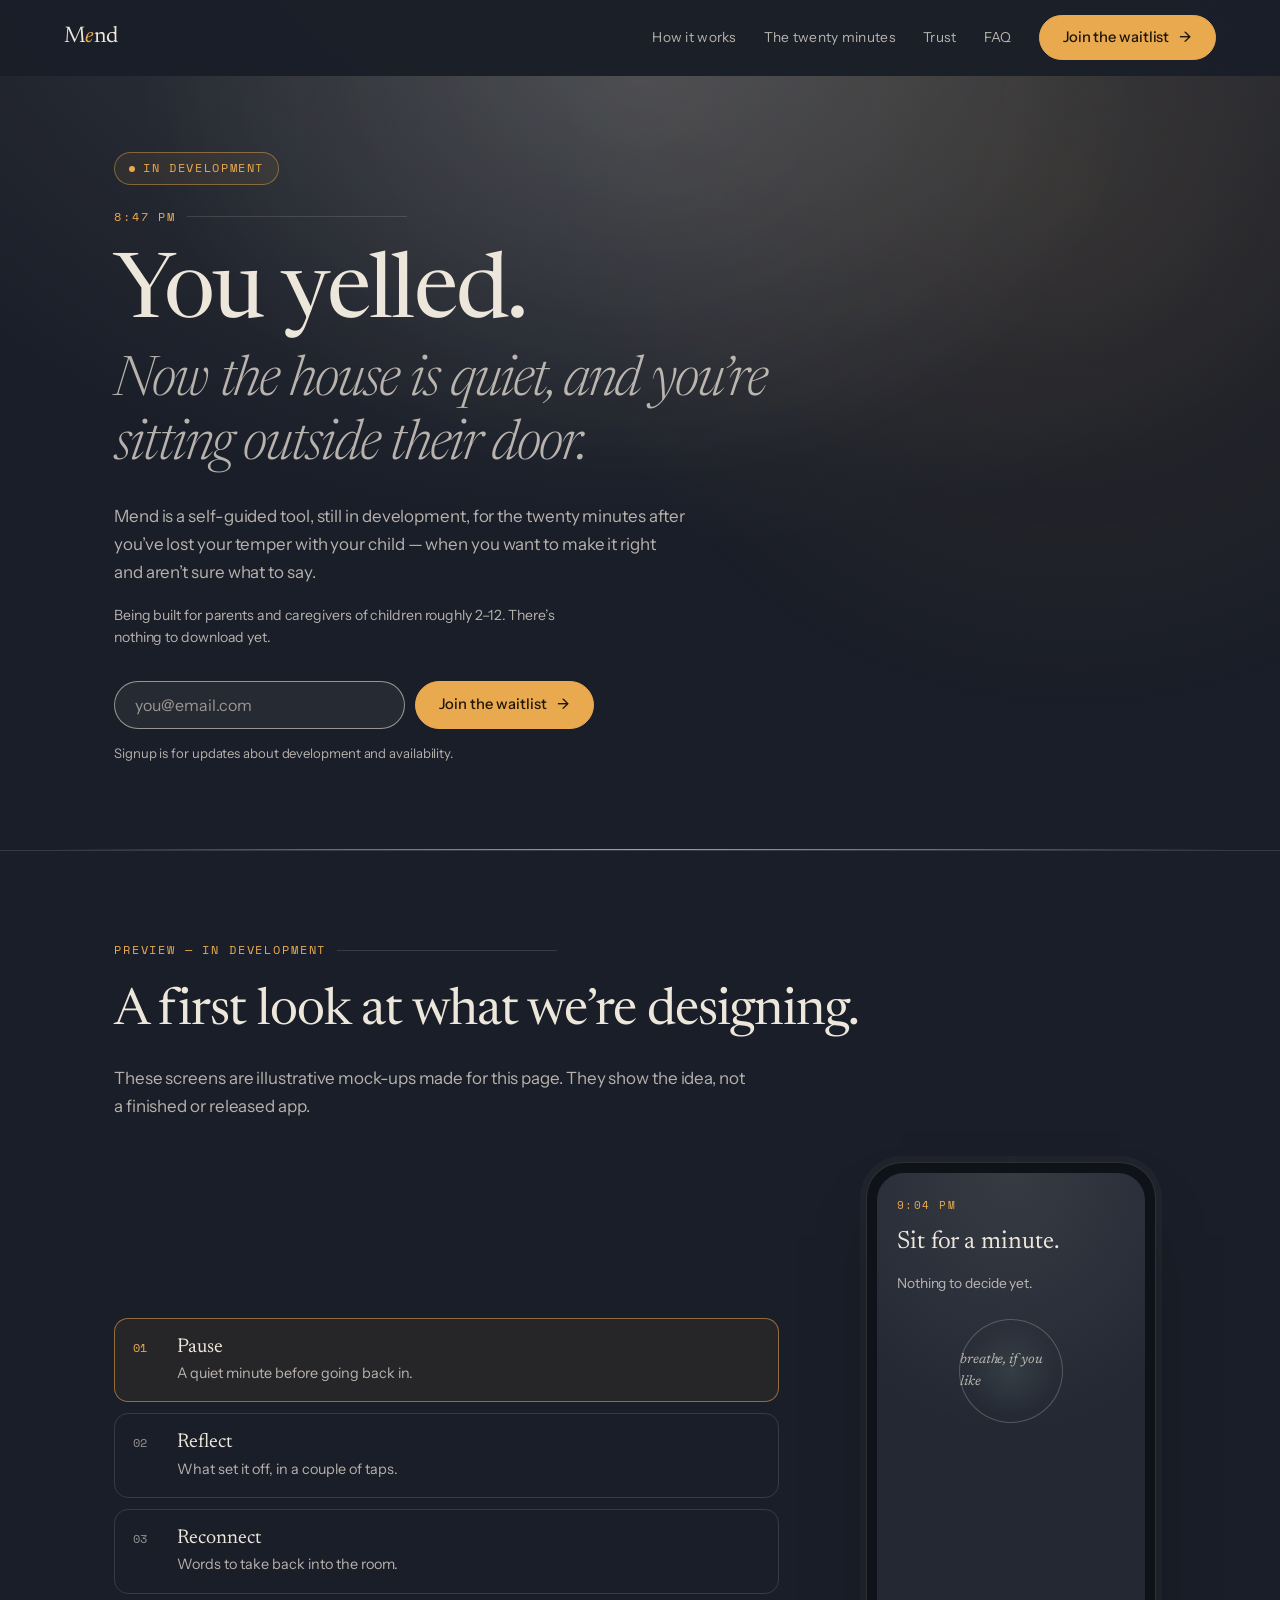
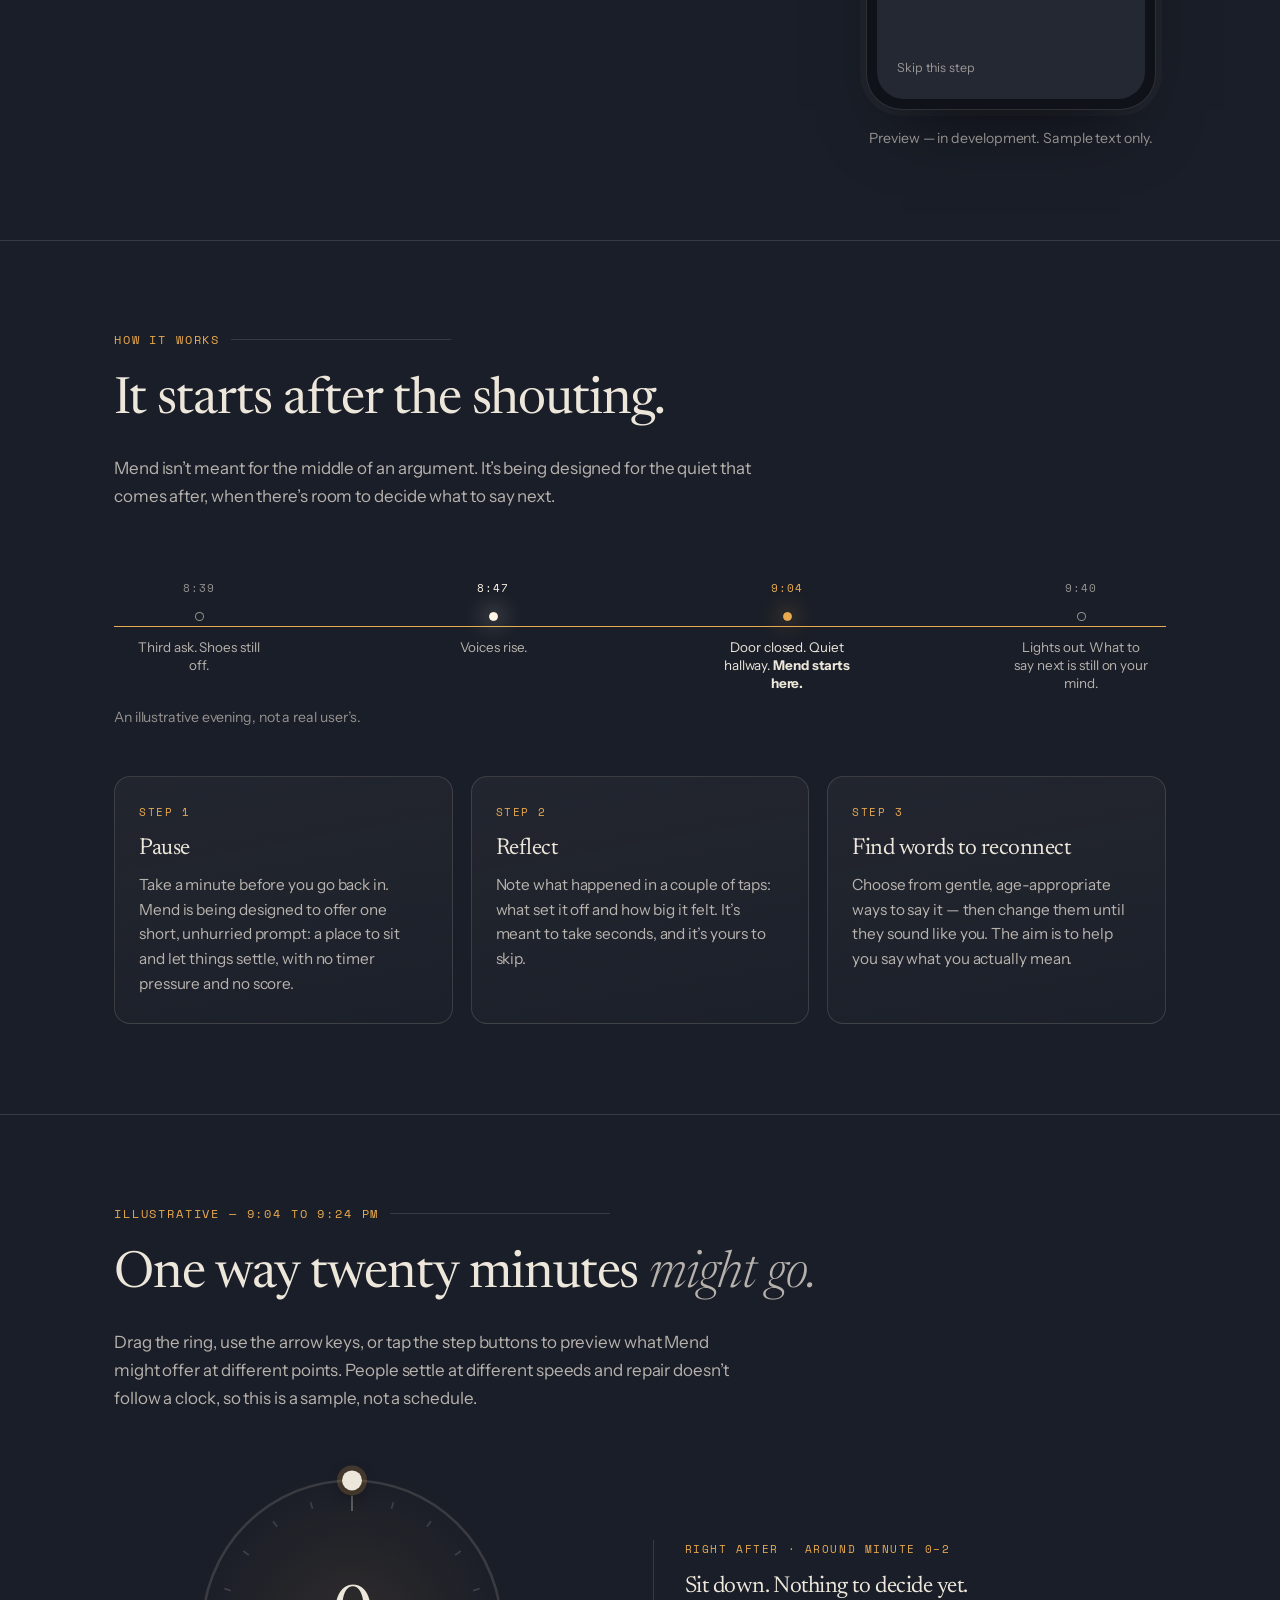
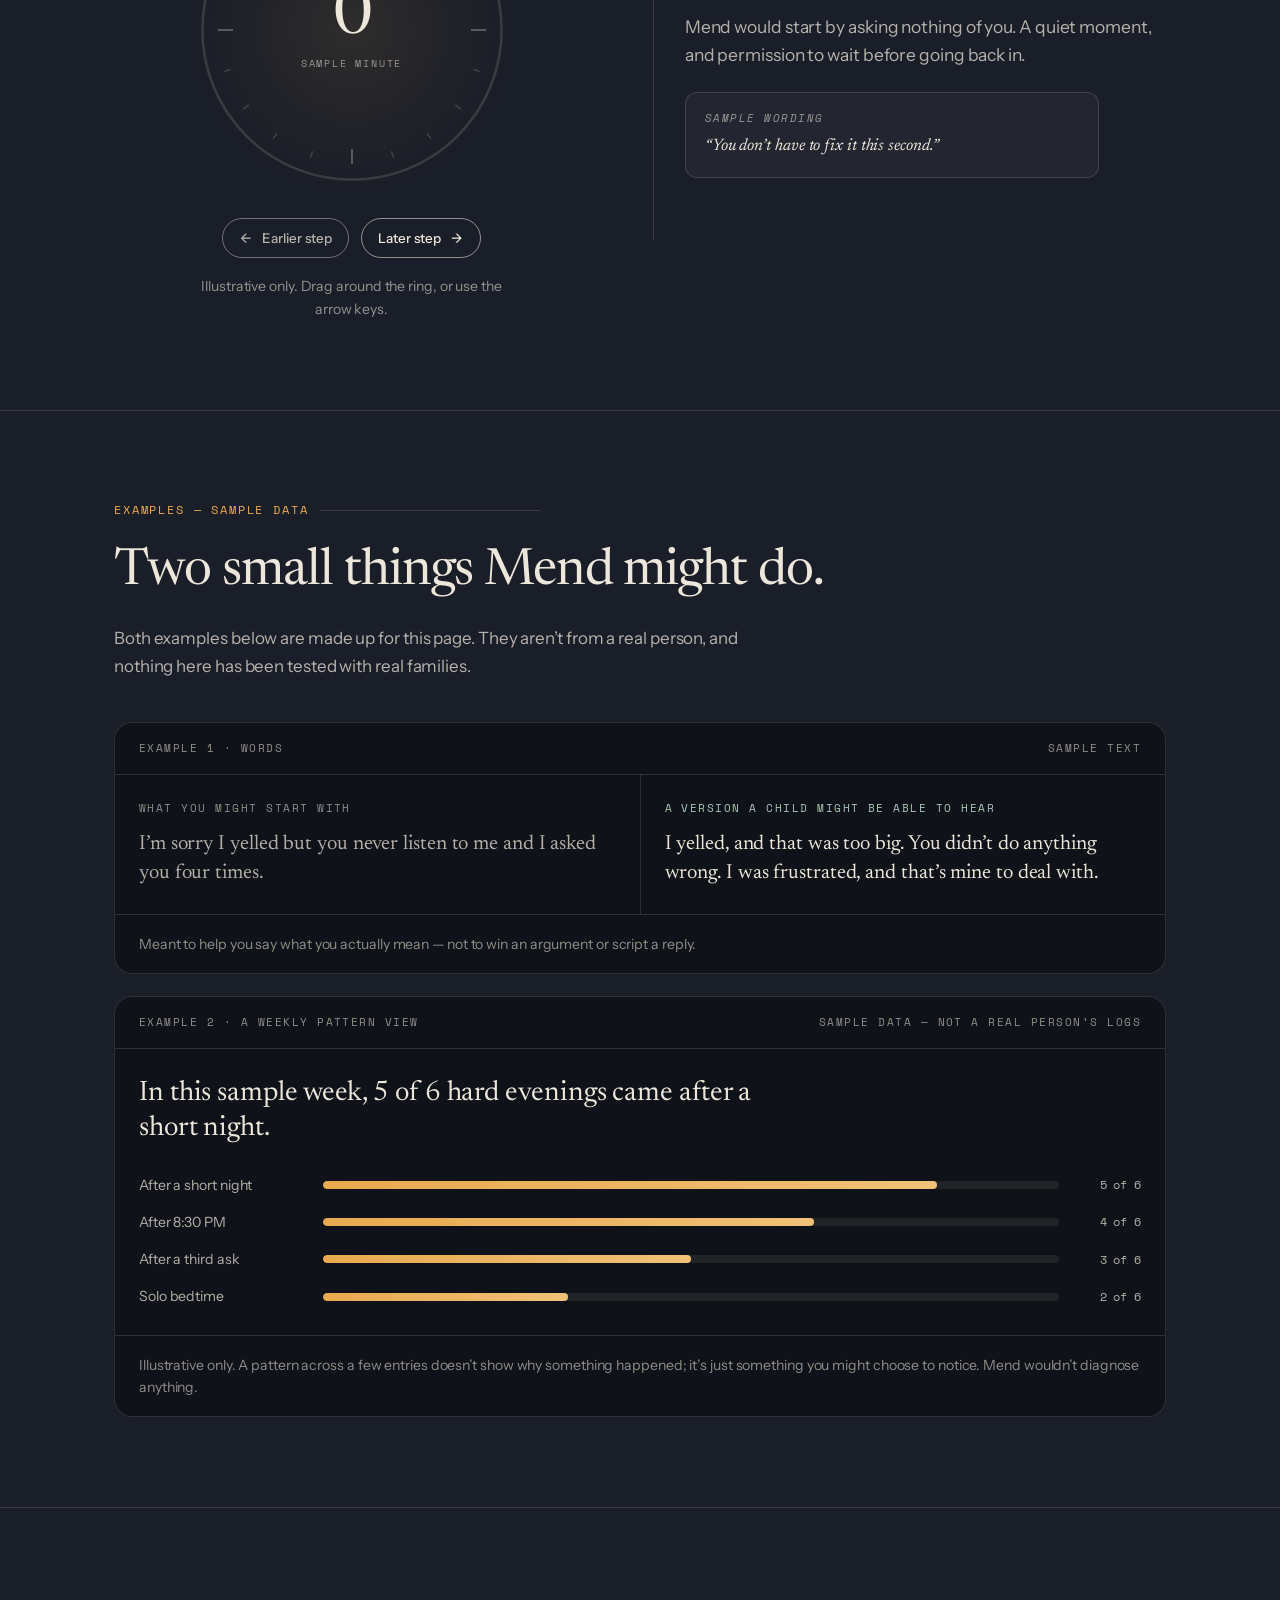
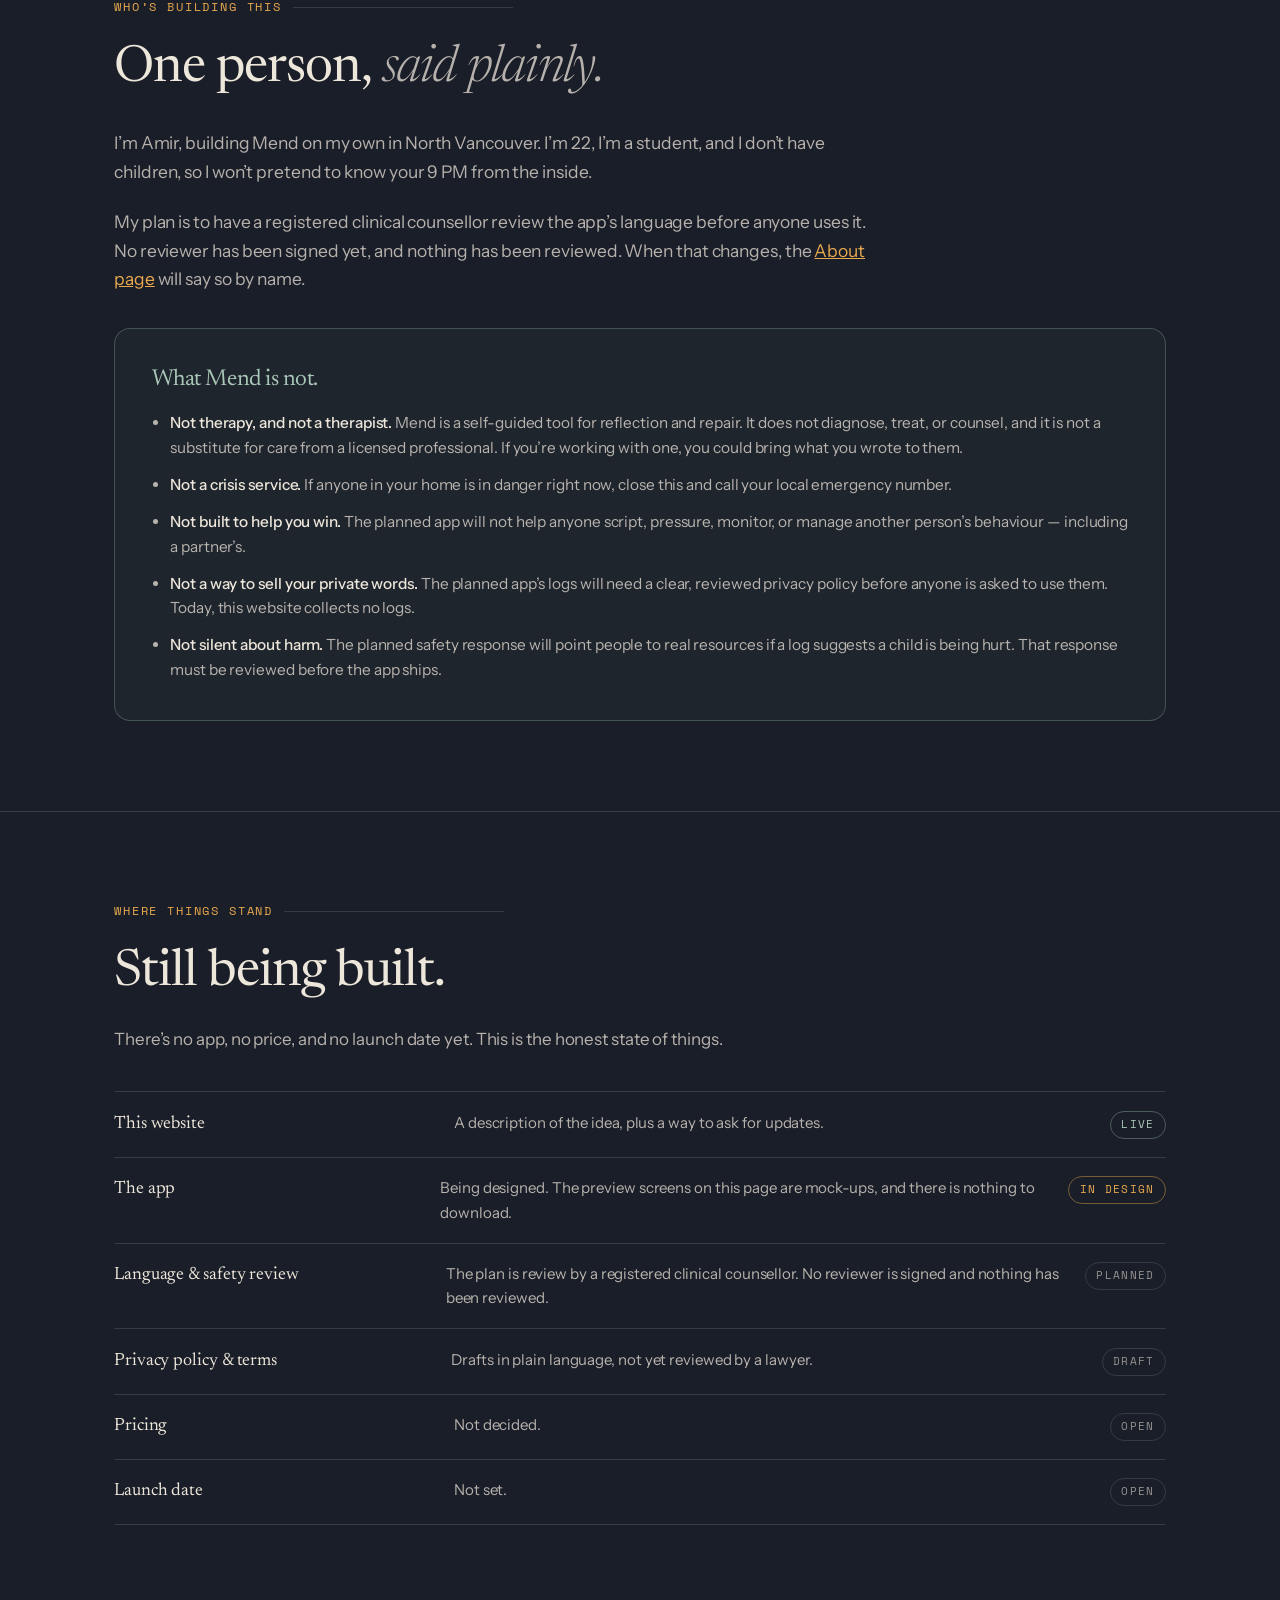
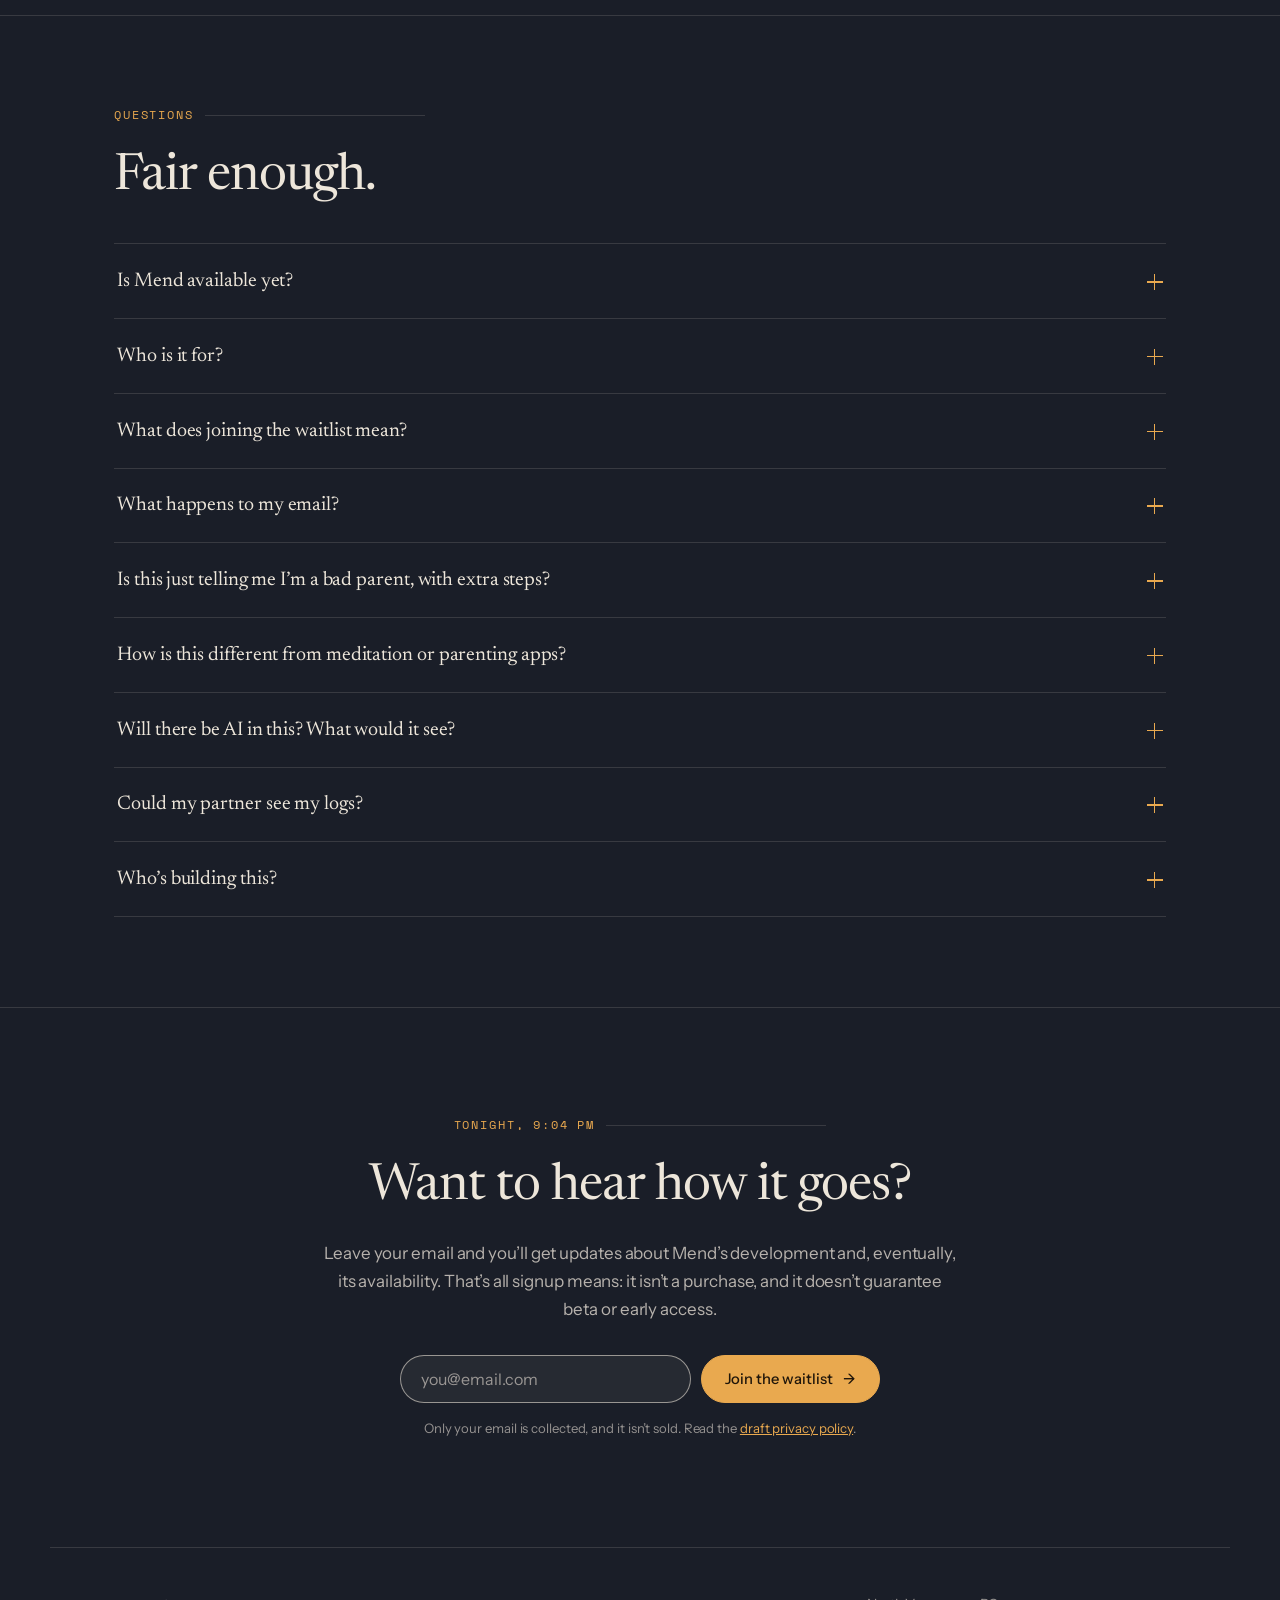
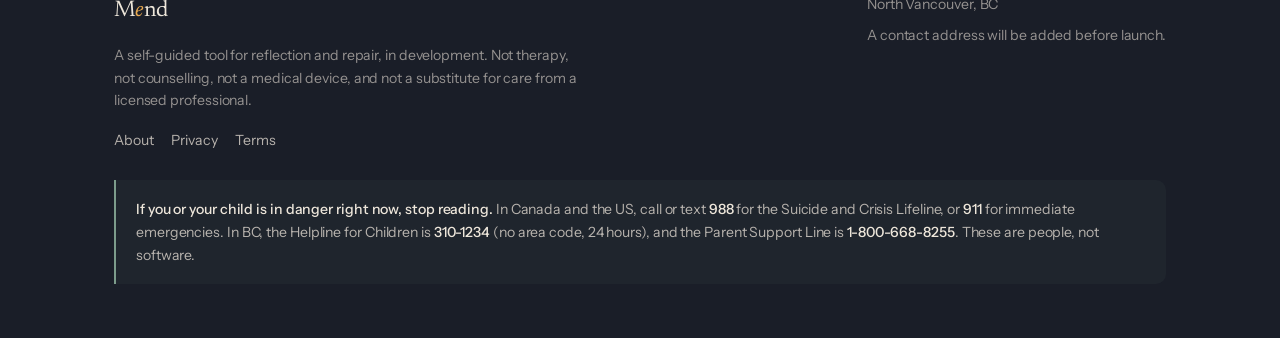
==== commit d3526a8a: "feat: rebuild homepage with illustrative preview, shared motion system and honest waitlist Restructu" ====
--- a/index.html
+++ b/index.html
@@ -3,626 +3,287 @@
 <head>
 <meta charset="utf-8">
 <meta name="viewport" content="width=device-width, initial-scale=1">
+<meta name="color-scheme" content="dark">
+<meta name="theme-color" content="#1A1E28">
 <title>Mend — for the twenty minutes after</title>
-<meta name="description" content="You yelled. The house is quiet now. Mend is a small tool for the twenty minutes after — repair it tonight, and start to see why it keeps happening.">
+<meta name="description" content="Mend is a self-guided tool, in development, for the twenty minutes after you've lost your temper with your child. Join the waitlist for updates.">
+<link rel="icon" href="data:image/svg+xml,%3Csvg xmlns='http://www.w3.org/2000/svg' viewBox='0 0 32 32'%3E%3Crect width='32' height='32' rx='8' fill='%231A1E28'/%3E%3Ccircle cx='16' cy='16' r='6' fill='%23E9A94F'/%3E%3C/svg%3E">
 <link rel="preconnect" href="https://fonts.googleapis.com">
 <link rel="preconnect" href="https://fonts.gstatic.com" crossorigin>
-<link href="https://fonts.googleapis.com/css2?family=Newsreader:ital,opsz,wght@0,6..72,300;0,6..72,400;0,6..72,500;1,6..72,300;1,6..72,400&family=Instrument+Sans:wght@400;500;600&family=Space+Mono:wght@400;700&display=swap" rel="stylesheet">
-<style>
-/* ============================================================
-   MEND — design tokens
-   Concept: "the hallway light." The page lives in the hours
-   after bedtime. It opens blown-out and over-exposed (anger as
-   over-exposure, not redness) and cools as you scroll.
-   ============================================================ */
-:root{
-  --dusk:#1A1E28;
-  --dusk-deep:#0F1218;
-  --dusk-soft:#232833;
-  --paper:#EDE6DA;
-  --paper-dim:rgba(237,230,218,.62);
-  --paper-faint:rgba(237,230,218,.34);
-  --lamp:#E9A94F;
-  --sage:#7C9C8B;
-  --hot:#FFF6E6;
-  --rule:rgba(237,230,218,.14);
-
-  --display:"Newsreader",Georgia,serif;
-  --body:"Instrument Sans",system-ui,-apple-system,sans-serif;
-  --mono:"Space Mono",ui-monospace,monospace;
-
-  --pad:clamp(1.25rem,5vw,4.5rem);
-  --maxw:1180px;
-  --ease:cubic-bezier(.22,.61,.36,1);
-}
-
-*{box-sizing:border-box}
-html{scroll-behavior:smooth;-webkit-text-size-adjust:100%}
-body{
-  margin:0;background:var(--dusk);color:var(--paper);
-  font-family:var(--body);font-size:clamp(1rem,.55vw + .9rem,1.09rem);
-  line-height:1.62;letter-spacing:-.005em;
-  overflow-x:hidden;
-}
-
-/* ---------- ambient light: the signature ---------- */
-#glow{
-  position:fixed;inset:0;z-index:0;pointer-events:none;
-  background:
-    radial-gradient(120vmax 90vmax at 50% -18%, var(--g1) 0%, transparent 62%),
-    radial-gradient(70vmax 70vmax at 84% 22%, var(--g2) 0%, transparent 58%);
-  opacity:var(--gop,1);
-  transition:opacity .6s linear;
-}
-#grain{
-  position:fixed;inset:0;z-index:1;pointer-events:none;
-  opacity:.045;mix-blend-mode:overlay;
-}
-.stage{position:relative;z-index:2}
-
-/* ---------- structure ---------- */
-.wrap{max-width:var(--maxw);margin:0 auto;padding-left:var(--pad);padding-right:var(--pad)}
-.band{padding-top:clamp(5rem,11vh,9rem);padding-bottom:clamp(5rem,11vh,9rem)}
-.band--tight{padding-top:clamp(3rem,6vh,4.5rem)}
-.hr{height:1px;background:var(--rule);border:0;margin:0}
-
-/* structural device: real clock times, because the whole
-   product thesis is about *when*, not about steps 01/02/03 */
-.stamp{
-  font-family:var(--mono);font-size:.72rem;letter-spacing:.16em;
-  text-transform:uppercase;color:var(--lamp);
-  display:flex;align-items:center;gap:.7rem;margin:0 0 1.6rem;
-}
-.stamp::after{content:"";flex:1;height:1px;background:var(--rule);max-width:220px}
-
-h1,h2,h3{font-family:var(--display);font-weight:400;letter-spacing:-.02em;line-height:1.06;margin:0}
-h1{font-size:clamp(2.9rem,8.4vw,6.1rem)}
-h2{font-size:clamp(2.1rem,4.6vw,3.5rem);line-height:1.1}
-h3{font-size:clamp(1.28rem,1.9vw,1.6rem);line-height:1.2}
-.em{font-style:italic;font-weight:300;color:var(--paper-dim)}
-.lede{font-size:clamp(1.08rem,1.3vw,1.28rem);color:var(--paper-dim);max-width:56ch;line-height:1.66}
-.small{font-size:.88rem;color:var(--paper-faint);line-height:1.6}
-
-/* ---------- nav ---------- */
-nav{
-  position:sticky;top:0;z-index:40;
-  display:flex;align-items:center;justify-content:space-between;
-  gap:1rem;padding:1.05rem var(--pad);
-  backdrop-filter:blur(14px);-webkit-backdrop-filter:blur(14px);
-  background:rgba(26,30,40,.72);
-  background:color-mix(in srgb, var(--dusk) 72%, transparent);
-  border-bottom:1px solid transparent;transition:border-color .4s var(--ease)
-}
-nav.stuck{border-bottom-color:var(--rule)}
-.mark{font-family:var(--display);font-size:1.42rem;letter-spacing:-.03em;text-decoration:none;color:var(--paper)}
-.mark i{font-style:italic;color:var(--lamp)}
-.navlinks{display:flex;align-items:center;gap:1.9rem}
-.navlinks a{
-  font-size:.84rem;color:var(--paper-dim);text-decoration:none;letter-spacing:.02em;
-  position:relative;padding-bottom:2px
-}
-.navlinks a::after{
-  content:"";position:absolute;left:0;bottom:0;height:1px;width:100%;
-  background:var(--lamp);transform:scaleX(0);transform-origin:left;
-  transition:transform .42s var(--ease)
-}
-.navlinks a:hover{color:var(--paper)}
-.navlinks a:hover::after{transform:scaleX(1)}
-@media(max-width:760px){.navlinks a:not(.btn){display:none}}
-.nav-toggle{display:none;align-items:center;justify-content:center;flex-direction:column;gap:4px;width:44px;height:44px;padding:0;border:1px solid var(--rule);border-radius:50%;background:var(--dusk-soft);color:var(--paper);cursor:pointer}
-.nav-toggle span{width:17px;height:1.5px;background:currentColor}
-@media(max-width:760px){
-  .js .nav-toggle{display:flex}
-  .js .navlinks{display:none;position:absolute;top:100%;left:0;right:0;padding:1rem var(--pad) 1.4rem;background:var(--dusk);border-bottom:1px solid var(--rule);box-shadow:0 18px 28px rgba(0,0,0,.22);flex-direction:column;align-items:stretch;gap:.7rem}
-  .js .navlinks.open{display:flex}
-  .js .navlinks a:not(.btn){display:block}
-  .js .navlinks a{padding:.55rem .2rem}
-  .js .navlinks .btn{justify-content:center}
-}
-.skip{position:absolute;left:.6rem;top:-4rem;z-index:100;background:var(--lamp);color:#20160A;padding:.6rem 1rem;border-radius:8px;text-decoration:none;font-weight:600;transition:top .2s var(--ease)}
-.skip:focus{top:.6rem}
-
-/* ---------- buttons ---------- */
-.btn{
-  font-family:var(--body);font-size:.9rem;font-weight:500;
-  display:inline-flex;align-items:center;gap:.6rem;
-  padding:.72rem 1.4rem;border-radius:999px;border:1px solid var(--lamp);
-  background:var(--lamp);color:#20160A;text-decoration:none;cursor:pointer;
-  transition:transform .3s var(--ease),box-shadow .3s var(--ease),background .3s var(--ease)
-}
-.btn:hover{transform:translateY(-2px);box-shadow:0 10px 34px -12px rgba(233,169,79,.7)}
-.btn--ghost{background:transparent;color:var(--paper);border-color:var(--rule)}
-.btn--ghost:hover{border-color:var(--paper-dim);box-shadow:none}
-.btn .arw{transition:transform .3s var(--ease)}
-.btn:hover .arw{transform:translateX(4px)}
-:focus-visible{outline:2px solid var(--lamp);outline-offset:3px;border-radius:3px}
-
-/* ---------- hero ---------- */
-.hero{min-height:clamp(600px,92vh,940px);display:flex;flex-direction:column;justify-content:center;padding-top:2rem;padding-bottom:3rem}
-.hero h1{max-width:19ch}
-.hero .after{display:block;margin-top:.55rem}
-.hero .lede{margin:1.9rem 0 0}
-.doorlight{
-  position:absolute;left:0;right:0;bottom:0;height:2px;
-  background:linear-gradient(90deg,transparent,var(--lamp) 22%,var(--hot) 50%,var(--lamp) 78%,transparent);
-  opacity:.5;filter:blur(1px)
-}
-
-/* signup */
-.signup{display:flex;gap:.6rem;margin-top:2.4rem;max-width:470px;flex-wrap:wrap}
-.signup input{
-  flex:1 1 220px;min-width:0;font-family:var(--body);font-size:.96rem;color:var(--paper);
-  background:rgba(237,230,218,.05);border:1px solid var(--rule);border-radius:999px;
-  padding:.78rem 1.25rem;transition:border-color .3s var(--ease),background .3s var(--ease)
-}
-.signup input::placeholder{color:var(--paper-faint)}
-.signup input:focus{outline:none;border-color:var(--lamp);background:rgba(237,230,218,.08)}
-.note{margin-top:.9rem;font-family:var(--mono);font-size:.7rem;letter-spacing:.08em;text-transform:uppercase;color:var(--paper-faint)}
-.hp{position:absolute!important;left:-9999px;width:1px;height:1px;overflow:hidden}
-.formstatus{flex-basis:100%;margin:.7rem 0 0;font-size:.86rem;line-height:1.5;min-height:1.2em;color:var(--paper-dim)}
-.formstatus:empty{margin:0;min-height:0}
-.formstatus[data-state="error"]{color:var(--lamp)}
-.formstatus[data-state="success"]{color:var(--sage)}
-.formstatus a{color:inherit;text-decoration:underline}
-.signup button[disabled]{opacity:.7;cursor:default}
-.signup input[disabled]{cursor:default}
-
-/* ---------- the wrong minute: time axis ---------- */
-.axis{position:relative;margin:3.2rem 0 1rem;padding:3.4rem 0 4.6rem}
-.axis-line{position:absolute;left:0;right:0;top:50%;height:1px;background:var(--rule)}
-.axis-fill{position:absolute;left:0;top:50%;height:1px;background:var(--lamp);width:0;transition:width 1.8s var(--ease)}
-.axis.on .axis-fill{width:100%}
-.axis-marks{position:relative;display:flex;justify-content:space-between}
-.mk{position:relative;text-align:center;flex:0 0 auto;width:clamp(74px,20%,150px)}
-.mk .dot{
-  width:9px;height:9px;border-radius:50%;background:var(--dusk);
-  border:1px solid var(--paper-faint);margin:0 auto;
-  transform:scale(0);transition:transform .5s var(--ease)
-}
-.axis.on .mk .dot{transform:scale(1)}
-.mk:nth-child(2) .dot{transition-delay:.25s}
-.mk:nth-child(3) .dot{transition-delay:.5s}
-.mk:nth-child(4) .dot{transition-delay:.75s}
-.mk .t{font-family:var(--mono);font-size:.68rem;letter-spacing:.08em;color:var(--paper-faint);position:absolute;top:-2.2rem;left:50%;transform:translateX(-50%);white-space:nowrap}
-.mk .l{font-size:.8rem;color:var(--paper-dim);position:absolute;top:1.6rem;left:50%;transform:translateX(-50%);width:15ch;line-height:1.35}
-.mk--hot .dot{background:var(--hot);border-color:var(--hot);box-shadow:0 0 22px 5px rgba(255,246,230,.32)}
-.mk--hot .t{color:var(--hot)}
-.mk--live .dot{background:var(--lamp);border-color:var(--lamp);box-shadow:0 0 22px 4px rgba(233,169,79,.35)}
-.mk--live .t{color:var(--lamp)}
-.mk--live .l{color:var(--paper)}
-@media(max-width:640px){
-  .axis{padding:0 0 0 1rem;margin:2.5rem 0 1rem}
-  .axis-line,.axis-fill{left:1.26rem;right:auto;top:0;bottom:0;width:1px;height:auto}
-  .axis-fill{height:0;transition:height 1.4s var(--ease)}
-  .axis.on .axis-fill{width:1px;height:100%}
-  .axis-marks{display:grid;gap:1.8rem}
-  .mk{width:auto;min-height:3.6rem;text-align:left;display:grid;grid-template-columns:1rem 3.2rem minmax(0,1fr);gap:.7rem;align-items:start}
-  .mk .dot{grid-column:1;grid-row:1;margin:.25rem 0 0}
-  .mk .t{grid-column:2;grid-row:1;position:static;transform:none;white-space:normal}
-  .mk .l{grid-column:3;grid-row:1;position:static;transform:none;width:auto}
-}
-
-/* ---------- stat row ---------- */
-.stats{display:grid;grid-template-columns:repeat(auto-fit,minmax(190px,1fr));gap:1px;background:var(--rule);border:1px solid var(--rule);border-radius:14px;overflow:hidden;margin-top:3.4rem}
-.stat{background:var(--dusk);padding:1.9rem 1.5rem}
-.stat .n{font-family:var(--display);font-size:clamp(2.4rem,4.4vw,3.3rem);line-height:1;letter-spacing:-.03em;color:var(--lamp)}
-.stat .n small{font-size:.44em;letter-spacing:0}
-.stat .c{margin-top:.75rem;font-size:.85rem;color:var(--paper-dim);line-height:1.5}
-.stat .src{margin-top:.7rem;font-family:var(--mono);font-size:.62rem;letter-spacing:.07em;text-transform:uppercase;color:var(--paper-faint)}
-
-/* ---------- THE DIAL (signature interaction) ---------- */
-.dial-wrap{display:grid;grid-template-columns:minmax(0,1fr) minmax(0,1.08fr);gap:clamp(2rem,5vw,4.5rem);align-items:center}
-@media(max-width:900px){.dial-wrap{grid-template-columns:1fr}}
-.dial{
-  position:relative;aspect-ratio:1;width:100%;max-width:400px;margin:0 auto;
-  border-radius:50%;display:grid;place-items:center;
-  background:radial-gradient(circle at 50% 50%, rgba(233,169,79,.10), transparent 68%);
-  touch-action:none;cursor:grab;user-select:none
-}
-.dial:active{cursor:grabbing}
-.dial svg{position:absolute;inset:0;width:100%;height:100%;transform:rotate(-90deg)}
-.dial .track{fill:none;stroke:var(--rule);stroke-width:1.5}
-.dial .prog{fill:none;stroke:var(--lamp);stroke-width:2.5;stroke-linecap:round;transition:stroke .5s linear}
-.dial .tick{stroke:var(--paper-faint);stroke-width:1}
-.knob{
-  position:absolute;width:20px;height:20px;border-radius:50%;
-  background:var(--paper);box-shadow:0 0 0 5px rgba(233,169,79,.18),0 4px 14px rgba(0,0,0,.5);
-  transform:translate(-50%,-50%);pointer-events:none
-}
-.dial-read{text-align:center;position:relative;z-index:2}
-.dial-read .m{font-family:var(--display);font-size:clamp(3.4rem,8vw,4.9rem);line-height:.9;letter-spacing:-.04em;font-variant-numeric:tabular-nums}
-.dial-read .u{font-family:var(--mono);font-size:.66rem;letter-spacing:.2em;text-transform:uppercase;color:var(--paper-faint);margin-top:.6rem}
-.dial-read .st{margin-top:1rem;font-size:.78rem;color:var(--lamp);font-weight:500;letter-spacing:.02em;min-height:1.2em}
-.breath{position:absolute;width:64%;height:64%;border-radius:50%;border:1px solid rgba(124,156,139,.3)}
-.dial.breathing .breath{animation:breathe 10s ease-in-out infinite}
-@keyframes breathe{0%,100%{transform:scale(.86);opacity:.25}40%{transform:scale(1.06);opacity:.6}}
-
-.panel{border-left:1px solid var(--rule);padding-left:clamp(1.2rem,2.4vw,2.2rem);min-height:250px}
-.panel .ph{font-family:var(--mono);font-size:.68rem;letter-spacing:.16em;text-transform:uppercase;color:var(--lamp);margin-bottom:.9rem}
-.panel h3{margin-bottom:.85rem}
-.panel p{margin:0;color:var(--paper-dim);max-width:44ch}
-.panel .said{
-  margin-top:1.5rem;padding:1.1rem 1.25rem;border-radius:12px;
-  background:rgba(237,230,218,.045);border:1px solid var(--rule);
-  font-family:var(--display);font-style:italic;font-size:1.02rem;color:var(--paper)
-}
-.panel[data-swap]{animation:swapin .5s var(--ease)}
-@keyframes swapin{from{opacity:0;transform:translateY(9px)}to{opacity:1;transform:none}}
-.scrub-hint{margin-top:1.6rem;font-family:var(--mono);font-size:.66rem;letter-spacing:.12em;text-transform:uppercase;color:var(--paper-faint);display:flex;gap:.5rem;align-items:center}
-.scrub-hint .dotp{width:5px;height:5px;border-radius:50%;background:var(--lamp);animation:pulse 2.4s ease-in-out infinite}
-@keyframes pulse{0%,100%{opacity:.25}50%{opacity:1}}
-
-/* ---------- rewrite demo ---------- */
-.rewrite{display:grid;gap:1px;background:var(--rule);border:1px solid var(--rule);border-radius:14px;overflow:hidden;margin-top:2.6rem}
-.rw{background:var(--dusk);padding:1.7rem 1.6rem}
-.rw .tag{font-family:var(--mono);font-size:.64rem;letter-spacing:.15em;text-transform:uppercase;color:var(--paper-faint);margin-bottom:.85rem}
-.rw p{margin:0;font-family:var(--display);font-size:clamp(1.08rem,1.7vw,1.32rem);line-height:1.42}
-.rw--out .tag{color:var(--sage)}
-.rw--out p{color:var(--paper)}
-.rw--in p{color:var(--paper-dim)}
-.caret{display:inline-block;width:2px;height:1.05em;background:var(--lamp);vertical-align:-.14em;margin-left:2px;animation:blink 1s steps(2) infinite}
-@keyframes blink{50%{opacity:0}}
-
-/* ---------- cards ---------- */
-.cards{display:grid;grid-template-columns:repeat(auto-fit,minmax(260px,1fr));gap:1.15rem;margin-top:3rem}
-.card{
-  border:1px solid var(--rule);border-radius:16px;padding:1.75rem 1.6rem;
-  background:linear-gradient(170deg,rgba(237,230,218,.045),rgba(237,230,218,.012));
-  transition:transform .45s var(--ease),border-color .45s var(--ease)
-}
-.card:hover{transform:translateY(-5px);border-color:rgba(233,169,79,.4)}
-.card .ic{width:34px;height:34px;margin-bottom:1.1rem;color:var(--lamp)}
-.card h3{font-size:1.18rem;margin-bottom:.6rem}
-.card p{margin:0;font-size:.93rem;color:var(--paper-dim)}
-
-/* ---------- pattern mirror ---------- */
-.mirror{border:1px solid var(--rule);border-radius:18px;overflow:hidden;margin-top:2.8rem;background:var(--dusk-deep)}
-.mirror-top{padding:1.3rem 1.6rem;border-bottom:1px solid var(--rule);display:flex;justify-content:space-between;align-items:center;gap:1rem;flex-wrap:wrap}
-.mirror-top .lb{font-family:var(--mono);font-size:.66rem;letter-spacing:.15em;text-transform:uppercase;color:var(--paper-faint)}
-.mirror-body{padding:1.9rem 1.6rem}
-.mirror-body .hl{font-family:var(--display);font-size:clamp(1.3rem,2.6vw,1.85rem);line-height:1.24;margin:0 0 1.8rem;max-width:40ch}
-.mirror-body .hl b{font-weight:400;color:var(--lamp);font-style:italic}
-.bars{display:flex;flex-direction:column;gap:.85rem}
-.bar{display:grid;grid-template-columns:clamp(88px,20%,130px) 1fr auto;gap:.9rem;align-items:center;font-size:.84rem}
-.bar .bl{color:var(--paper-dim)}
-.bar .bt{height:7px;border-radius:99px;background:rgba(237,230,218,.07);overflow:hidden}
-.bar .bf{height:100%;border-radius:99px;background:linear-gradient(90deg,var(--lamp),#F0C177);width:0;transition:width 1.3s var(--ease)}
-.bar .bv{font-family:var(--mono);font-size:.74rem;color:var(--paper-faint)}
-.mirror.on .bf{width:var(--w)}
-
-/* ---------- not-therapy block ---------- */
-.guard{border:1px solid rgba(124,156,139,.32);border-radius:16px;padding:clamp(1.6rem,3vw,2.4rem);background:rgba(124,156,139,.05);margin-top:2.4rem}
-.guard h3{color:var(--sage);margin-bottom:1.1rem}
-.guard ul{margin:0;padding-left:1.15rem;display:grid;gap:.72rem}
-.guard li{color:var(--paper-dim);font-size:.95rem}
-.guard li b{color:var(--paper);font-weight:500}
-
-/* ---------- pricing ---------- */
-.prices{display:grid;grid-template-columns:repeat(auto-fit,minmax(268px,1fr));gap:1.15rem;margin-top:3rem}
-.price{border:1px solid var(--rule);border-radius:18px;padding:1.9rem 1.7rem;display:flex;flex-direction:column;transition:border-color .4s var(--ease),transform .4s var(--ease)}
-.price:hover{transform:translateY(-4px)}
-.price--lead{border-color:rgba(233,169,79,.48);background:linear-gradient(175deg,rgba(233,169,79,.075),transparent 62%)}
-.price .nm{font-family:var(--mono);font-size:.68rem;letter-spacing:.15em;text-transform:uppercase;color:var(--lamp);margin-bottom:1.1rem}
-.price .amt{font-family:var(--display);font-size:clamp(2.5rem,4.6vw,3.2rem);line-height:1;letter-spacing:-.03em}
-.price .amt span{font-family:var(--body);font-size:.9rem;color:var(--paper-faint);letter-spacing:0}
-.price .dsc{margin:1rem 0 1.5rem;font-size:.9rem;color:var(--paper-dim)}
-.price ul{list-style:none;margin:0 0 1.9rem;padding:0;display:grid;gap:.6rem;font-size:.88rem;color:var(--paper-dim)}
-.price li{display:flex;gap:.6rem}
-.price li::before{content:"—";color:var(--lamp);flex:0 0 auto}
-.price .btn{margin-top:auto;justify-content:center}
-
-/* ---------- faq ---------- */
-.faq{margin-top:2.6rem;border-top:1px solid var(--rule)}
-.q{border-bottom:1px solid var(--rule)}
-.q summary{
-  display:flex;width:100%;box-sizing:border-box;cursor:pointer;gap:1rem;list-style:none;
-  align-items:flex-start;justify-content:space-between;padding:1.35rem .2rem;
-  font-family:var(--display);font-size:clamp(1.05rem,1.6vw,1.24rem);color:var(--paper);
-  transition:color .3s var(--ease)
-}
-.q summary::-webkit-details-marker{display:none}
-.q summary:hover{color:var(--lamp)}
-.q .pm{flex:0 0 auto;width:16px;height:16px;position:relative;margin-top:.42em}
-.q .pm::before,.q .pm::after{content:"";position:absolute;background:var(--lamp);transition:transform .38s var(--ease)}
-.q .pm::before{left:0;top:7px;width:16px;height:1.5px}
-.q .pm::after{left:7px;top:0;width:1.5px;height:16px}
-.q[open] .pm::after{transform:rotate(90deg)}
-.q .a{padding:0 .2rem}
-.q .a p{margin:0 0 1.4rem;color:var(--paper-dim);font-size:.95rem;max-width:66ch}
-
-/* ---------- closing ---------- */
-.close{text-align:center;padding:clamp(5rem,13vh,9rem) 0}
-.close h2{max-width:20ch;margin:0 auto 1.5rem}
-.close .signup{margin-left:auto;margin-right:auto;justify-content:center}
-footer{border-top:1px solid var(--rule);padding:2.8rem 0 3.4rem}
-.fgrid{display:flex;justify-content:space-between;gap:2rem;flex-wrap:wrap;align-items:flex-start}
-footer .small{max-width:52ch}
-.crisis{margin-top:1.6rem;padding:1.1rem 1.25rem;border-left:2px solid var(--sage);background:rgba(124,156,139,.055);border-radius:0 10px 10px 0}
-.crisis p{margin:0;font-size:.86rem;color:var(--paper-dim)}
-.crisis b{color:var(--paper);font-weight:500}
-
-/* ---------- reveal ---------- */
-.rv{opacity:0;transform:translateY(22px);transition:opacity .85s var(--ease),transform .85s var(--ease)}
-.rv.in{opacity:1;transform:none}
-.rv[data-d="1"]{transition-delay:.1s}.rv[data-d="2"]{transition-delay:.2s}
-.rv[data-d="3"]{transition-delay:.3s}.rv[data-d="4"]{transition-delay:.4s}
-.rv[data-d="5"]{transition-delay:.5s}
-
-/* load sequence */
-.boot{opacity:0;transform:translateY(26px)}
-.booted .boot{opacity:1;transform:none;transition:opacity 1.1s var(--ease),transform 1.1s var(--ease)}
-.booted .boot[data-b="1"]{transition-delay:.15s}
-.booted .boot[data-b="2"]{transition-delay:.35s}
-.booted .boot[data-b="3"]{transition-delay:.55s}
-.booted .boot[data-b="4"]{transition-delay:.78s}
-.booted .boot[data-b="5"]{transition-delay:1s}
-
-@media (prefers-reduced-motion:reduce){
-  *{animation-duration:.001ms!important;animation-iteration-count:1!important;transition-duration:.001ms!important}
-  html{scroll-behavior:auto}
-  .rv,.boot{opacity:1;transform:none}
-}
-@media(max-width:900px){#grain{display:none}}
-</style>
+<link href="https://fonts.googleapis.com/css2?family=Newsreader:ital,opsz,wght@0,6..72,300;0,6..72,400;1,6..72,300;1,6..72,400&family=Instrument+Sans:wght@400;500;600&family=Space+Mono:wght@400&display=swap" rel="stylesheet">
+<link rel="stylesheet" href="mend.css">
+<script>document.documentElement.classList.add("js")</script>
 </head>
 <body>
 <a href="#main" class="skip">Skip to content</a>
 
-<div id="glow" style="--g1:rgba(255,246,230,.15);--g2:rgba(233,169,79,.09)"></div>
-<svg id="grain" aria-hidden="true"><filter id="n"><feTurbulence type="fractalNoise" baseFrequency="0.8" numOctaves="3"/></filter><rect width="100%" height="100%" filter="url(#n)"/></svg>
+<div id="glow" aria-hidden="true"><i class="glow-hot"></i><i class="glow-cool"></i></div>
 
 <div class="stage">
 
-<nav id="nav">
+<nav id="nav" aria-label="Main">
   <a class="mark" href="#top">M<i>e</i>nd</a>
   <button class="nav-toggle" type="button" aria-label="Open menu" aria-expanded="false" aria-controls="navlinks"><span></span><span></span><span></span></button>
   <div class="navlinks" id="navlinks">
-    <a href="#minute">The wrong minute</a>
-    <a href="#twenty">The twenty</a>
-    <a href="#patterns">Patterns</a>
-    <a href="#price">Price</a>
-    <a class="btn" href="#join">Join the waitlist <span class="arw">→</span></a>
+    <a href="#how">How it works</a>
+    <a href="#twenty">The twenty minutes</a>
+    <a href="#trust">Trust</a>
+    <a href="#faq">FAQ</a>
+    <a class="btn" href="#join">Join the waitlist <span class="arw" aria-hidden="true">→</span></a>
   </div>
 </nav>
 
 <main id="main">
-<!-- ===================== HERO ===================== -->
-<header class="wrap hero" id="top" style="position:relative">
-  <p class="stamp boot" data-b="1">8:47 PM</p>
-  <h1 class="boot" data-b="2">You yelled.<span class="after em">Now the house is quiet and you're sitting outside her door.</span></h1>
-  <p class="lede boot" data-b="3">This is the part nobody built an app for. Not the shouting — the twenty minutes after it, when you'd do almost anything to make it right and you have no idea what to actually do. Mend is being built for exactly those twenty minutes.</p>
-  <form class="signup boot" data-b="4" id="f1" novalidate>
+
+<!-- ===================== 1. HERO ===================== -->
+<header class="wrap hero" id="top">
+  <div class="hall-light" aria-hidden="true"></div>
+  <p class="pill hero-h">In development</p>
+  <p class="stamp hero-h">8:47 PM</p>
+  <h1 class="hero-h">You yelled.<span class="em">Now the house is quiet, and you’re sitting outside their door.</span></h1>
+  <p class="lede hero-lede">Mend is a self-guided tool, still in development, for the twenty minutes after you’ve lost your temper with your child — when you want to make it right and aren’t sure what to say.</p>
+  <p class="small hero-meta hero-lede">Being built for parents and caregivers of children roughly 2–12. There’s nothing to download yet.</p>
+
+  <form class="signup hero-form" id="f1" data-waitlist novalidate>
     <input class="hp" type="text" name="_gotcha" tabindex="-1" autocomplete="off" aria-hidden="true">
-    <input type="email" name="email" placeholder="you@email.com" aria-label="Email address" autocomplete="email" required>
-    <button class="btn" type="submit">Join the waitlist <span class="arw">→</span></button>
-    <p class="formstatus" role="status" aria-live="polite"></p>
+    <label class="vh" for="f1-email">Email address for waitlist updates</label>
+    <input id="f1-email" type="email" name="email" placeholder="you@email.com" autocomplete="email" inputmode="email" required aria-describedby="f1-status">
+    <button class="btn btn--submit" type="submit">
+      <span class="lbl lbl-idle">Join the waitlist <span class="arw" aria-hidden="true">→</span></span>
+      <span class="lbl lbl-busy" aria-hidden="true">Joining…</span>
+    </button>
+    <p class="formstatus" id="f1-status" role="status" aria-live="polite"></p>
   </form>
-  <p class="note boot" data-b="5">In development in North Vancouver · not on the App Store yet</p>
+  <p class="note hero-form">Signup is for updates about development and availability.</p>
   <div class="doorlight" aria-hidden="true"></div>
 </header>
 
 <hr class="hr">
 
-<!-- ===================== THE WRONG MINUTE ===================== -->
-<section class="wrap band" id="minute">
-  <p class="stamp rv">Why the others don't work</p>
-  <h2 class="rv" data-d="1">Every anger app aims at the<br><span class="em">one minute you'll never use it.</span></h2>
-  <p class="lede rv" data-d="2" style="margin-top:1.6rem">They all build the same big red button for the middle of the storm. But nobody reaches for their phone mid-shout. Anger narrows you down to one thing, and it isn't an app icon. By the time you're calm enough to open it, the moment has passed and the guilt has arrived — and that's when there's nothing there.</p>
-
-  <div class="axis rv" data-d="3" id="axis">
-    <div class="axis-line"></div><div class="axis-fill"></div>
-    <div class="axis-marks">
-      <div class="mk"><span class="t">8:39</span><span class="dot"></span><span class="l">Third ask. Shoes still off.</span></div>
-      <div class="mk mk--hot"><span class="t">8:47</span><span class="dot"></span><span class="l">You lose it. Phone untouched.</span></div>
-      <div class="mk mk--live"><span class="t">9:04</span><span class="dot"></span><span class="l">Door closed. Hallway floor. <b>Here.</b></span></div>
-      <div class="mk"><span class="t">9:40</span><span class="dot"></span><span class="l">Asleep, resolved to do better. Nothing changes.</span></div>
-    </div>
-  </div>
-
-  <p class="lede rv" data-d="4" style="margin-top:2.4rem">Mend starts after the shouting, when there is room to pause and decide what to say next. That's the idea we're testing, not a claim that it already works for every family.</p>
-</section>
-
-<hr class="hr">
-
-<!-- ===================== THE TWENTY (dial) ===================== -->
-<section class="wrap band" id="twenty">
-  <p class="stamp rv">9:04 PM — 9:24 PM</p>
-  <h2 class="rv" data-d="1">Twenty minutes,<br><span class="em">one at a time.</span></h2>
-  <p class="lede rv" data-d="2" style="margin-top:1.6rem">Drag around the ring to explore a preview of the planned experience. The app is still in development.</p>
-
-  <div class="dial-wrap rv" data-d="3" style="margin-top:3.4rem">
-    <div class="dial breathing" id="dial" role="slider" tabindex="0"
-         aria-label="Minutes since the blowup" aria-valuemin="0" aria-valuemax="20" aria-valuenow="0">
-      <svg viewBox="0 0 200 200" aria-hidden="true">
-        <circle class="track" cx="100" cy="100" r="88"></circle>
-        <circle class="prog" id="prog" cx="100" cy="100" r="88" stroke-dasharray="553" stroke-dashoffset="553"></circle>
-        <g id="ticks"></g>
-      </svg>
-      <div class="breath" aria-hidden="true"></div>
-      <div class="dial-read">
-        <div class="m" id="dm">0</div>
-        <div class="u">minutes after</div>
-        <div class="st" id="dst">Still shaking</div>
+<!-- ===================== 2. PRODUCT PREVIEW ===================== -->
+<section class="wrap band" id="preview" aria-labelledby="preview-h">
+  <p class="stamp" data-reveal>Preview — in development</p>
+  <h2 id="preview-h" data-reveal>A first look at what we’re designing.</h2>
+  <p class="lede" data-reveal>These screens are illustrative mock-ups made for this page. They show the idea, not a finished or released app.</p>
+
+  <div class="preview-grid" data-reveal="lg">
+    <div class="preview-tabs" role="tablist" aria-label="Preview screens">
+      <button class="ptab" role="tab" id="tab-pause" type="button" aria-controls="screen-pause" aria-selected="true"><span class="n">01</span><span class="ti">Pause</span><span class="de">A quiet minute before going back in.</span></button>
+      <button class="ptab" role="tab" id="tab-reflect" type="button" aria-controls="screen-reflect" aria-selected="false" tabindex="-1"><span class="n">02</span><span class="ti">Reflect</span><span class="de">What set it off, in a couple of taps.</span></button>
+      <button class="ptab" role="tab" id="tab-reconnect" type="button" aria-controls="screen-reconnect" aria-selected="false" tabindex="-1"><span class="n">03</span><span class="ti">Reconnect</span><span class="de">Words to take back into the room.</span></button>
+    </div>
+
+    <div>
+      <div class="phone">
+        <div class="screen">
+          <div class="screen-panel on" role="tabpanel" id="screen-pause" aria-labelledby="tab-pause">
+            <span class="sp-time">9:04 PM</span>
+            <p class="sp-title">Sit for a minute.</p>
+            <span>Nothing to decide yet.</span>
+            <span class="sp-ring" aria-hidden="true">breathe, if you like</span>
+            <span class="sp-skip">Skip this step</span>
+          </div>
+          <div class="screen-panel" role="tabpanel" id="screen-reflect" aria-labelledby="tab-reflect">
+            <span class="sp-time">9:08 PM</span>
+            <p class="sp-title">What set it off?</p>
+            <span class="sp-chips"><span class="sp-chip sel">Third ask</span><span class="sp-chip">Running late</span><span class="sp-chip">Tired</span><span class="sp-chip">Noise</span></span>
+            <span>How big did it feel?</span>
+            <span class="sp-scale" aria-hidden="true"><span class="sel"></span><span class="sel"></span><span class="sel"></span><span></span><span></span></span>
+            <span class="sp-skip">Skip this step</span>
+          </div>
+          <div class="screen-panel" role="tabpanel" id="screen-reconnect" aria-labelledby="tab-reconnect">
+            <span class="sp-time">9:16 PM</span>
+            <p class="sp-title">Words for going back in.</p>
+            <span class="sp-chips"><span class="sp-chip">4–5</span><span class="sp-chip sel">6–8</span><span class="sp-chip">9–12</span></span>
+            <p class="sp-quote">“I yelled, and that was too big. You didn’t do anything wrong. I’m here.”</p>
+            <span class="sp-skip">Change the words until they sound like you</span>
+          </div>
+        </div>
       </div>
-      <div class="knob" id="knob"></div>
+      <p class="small preview-caption">Preview — in development. Sample text only.</p>
+    </div>
+  </div>
+</section>
+
+<hr class="hr">
+
+<!-- ===================== 3. HOW IT WORKS ===================== -->
+<section class="wrap band" id="how" aria-labelledby="how-h">
+  <p class="stamp" data-reveal>How it works</p>
+  <h2 id="how-h" data-reveal>It starts after the shouting.</h2>
+  <p class="lede" data-reveal>Mend isn’t meant for the middle of an argument. It’s being designed for the quiet that comes after, when there’s room to decide what to say next.</p>
+
+  <div class="axis" id="axis" data-reveal="none" role="group" aria-label="An illustrative evening, from 8:39 to 9:40 PM">
+    <div class="axis-line" aria-hidden="true"></div><div class="axis-fill" aria-hidden="true"></div>
+    <ol class="axis-marks">
+      <li class="mk" style="--i:0"><span class="t">8:39</span><span class="dot" aria-hidden="true"></span><span class="l">Third ask. Shoes still off.</span></li>
+      <li class="mk mk--hot" style="--i:1"><span class="t">8:47</span><span class="dot" aria-hidden="true"></span><span class="l">Voices rise.</span></li>
+      <li class="mk mk--live" style="--i:2"><span class="t">9:04</span><span class="dot" aria-hidden="true"></span><span class="l">Door closed. Quiet hallway. <b>Mend starts here.</b></span></li>
+      <li class="mk" style="--i:3"><span class="t">9:40</span><span class="dot" aria-hidden="true"></span><span class="l">Lights out. What to say next is still on your mind.</span></li>
+    </ol>
+  </div>
+  <p class="small">An illustrative evening, not a real user’s.</p>
+
+  <ol class="steps" data-reveal>
+    <li class="step"><span class="n">Step 1</span><h3>Pause</h3><p>Take a minute before you go back in. Mend is being designed to offer one short, unhurried prompt: a place to sit and let things settle, with no timer pressure and no score.</p></li>
+    <li class="step"><span class="n">Step 2</span><h3>Reflect</h3><p>Note what happened in a couple of taps: what set it off and how big it felt. It’s meant to take seconds, and it’s yours to skip.</p></li>
+    <li class="step"><span class="n">Step 3</span><h3>Find words to reconnect</h3><p>Choose from gentle, age-appropriate ways to say it — then change them until they sound like you. The aim is to help you say what you actually mean.</p></li>
+  </ol>
+</section>
+
+<hr class="hr">
+
+<!-- ===================== 4. THE TWENTY MINUTES (illustrative dial) ===================== -->
+<section class="wrap band" id="twenty" aria-labelledby="twenty-h">
+  <p class="stamp" data-reveal>Illustrative — 9:04 to 9:24 PM</p>
+  <h2 id="twenty-h" data-reveal>One way twenty minutes <span class="em">might go.</span></h2>
+  <p class="lede" data-reveal>Drag the ring, use the arrow keys, or tap the step buttons to preview what Mend might offer at different points. People settle at different speeds and repair doesn’t follow a clock, so this is a sample, not a schedule.</p>
+
+  <div class="dial-wrap" data-reveal>
+    <div class="dial-col">
+      <div class="dial" id="dial" role="slider" tabindex="0"
+           aria-label="Sample minute after an argument" aria-describedby="dial-hint"
+           aria-valuemin="0" aria-valuemax="20" aria-valuenow="0" aria-valuetext="Minute 0 of 20: Right after">
+        <svg viewBox="0 0 200 200" aria-hidden="true">
+          <circle class="track" cx="100" cy="100" r="88"></circle>
+          <circle class="prog" id="prog" cx="100" cy="100" r="88" stroke-dasharray="553" stroke-dashoffset="553"></circle>
+          <g id="ticks"></g>
+        </svg>
+        <div class="dial-ring" id="dial-ring"></div>
+        <div class="knob" id="knob" aria-hidden="true"></div>
+        <div class="dial-read" aria-hidden="true">
+          <div class="m" id="dm">0</div>
+          <div class="u">sample minute</div>
+        </div>
+      </div>
+      <div class="dial-controls">
+        <button class="btn btn--ghost btn--sm" id="dial-prev" type="button" disabled><span class="arw" aria-hidden="true">←</span> Earlier step</button>
+        <button class="btn btn--ghost btn--sm" id="dial-next" type="button">Later step <span class="arw" aria-hidden="true">→</span></button>
+      </div>
+      <p class="small dial-hint" id="dial-hint">Illustrative only. Drag around the ring, or use the arrow keys.</p>
     </div>
 
     <div class="panel" id="panel">
-      <div class="ph" id="pph">Minute 0 — 2</div>
-      <h3 id="pth">Put your back against the wall</h3>
-      <p id="ptx">No breathing exercise yet. First Mend just tells you the true thing: your body is still in it and you are not able to think straight for about ninety more seconds. Nothing you decide right now is reliable. Sit down.</p>
-      <div class="said" id="psd">"Don't go back in yet. You're not calm, you're quiet."</div>
-      <div class="scrub-hint"><span class="dotp"></span> Drag around the ring, or use arrow keys</div>
-    </div>
-  </div>
-</section>
-
-<hr class="hr">
-
-<!-- ===================== REWRITE ===================== -->
-<section class="wrap band">
-  <p class="stamp rv">9:11 PM</p>
-  <h2 class="rv" data-d="1">The apology you<br><span class="em">actually want to give.</span></h2>
-  <p class="lede rv" data-d="2" style="margin-top:1.6rem">Type what's in your head. Mend doesn't sanitize it into corporate mush or hand it back as a script — it finds the true sentence underneath and gives it back to you in words a six-year-old can hold.</p>
-
-  <div class="rewrite rv" data-d="3">
-    <div class="rw rw--in"><div class="tag">What you'd say</div><p id="rwIn">I'm sorry I yelled but you never listen to me and I asked you four times.</p></div>
-    <div class="rw rw--out"><div class="tag">What she can hear</div><p id="rwOut"><span class="caret"></span></p></div>
-  </div>
-  <p class="small rv" data-d="4" style="margin-top:1.3rem">Mend will never write you something designed to win an argument, end one, or get another person to agree with you. It has one job: help you say the thing you actually mean.</p>
-</section>
-
-<hr class="hr">
-
-<!-- ===================== WHAT IT IS ===================== -->
-<section class="wrap band">
-  <p class="stamp rv">What's in it</p>
-  <h2 class="rv" data-d="1">Four things. That's all.</h2>
-  <div class="cards">
-    <div class="card rv" data-d="1">
-      <svg class="ic" viewBox="0 0 24 24" fill="none" stroke="currentColor" stroke-width="1.3"><path d="M12 3v3M12 18v3M3 12h3M18 12h3M6.3 6.3l2.1 2.1M15.6 15.6l2.1 2.1M17.7 6.3l-2.1 2.1M8.4 15.6l-2.1 2.1"/><circle cx="12" cy="12" r="3.2"/></svg>
-      <h3>Twenty, on the lock screen</h3>
-      <p>One tap from your lock screen or watch. Not four taps and a login — the icon is already too far away at 9:04 PM.</p>
-    </div>
-    <div class="card rv" data-d="2">
-      <svg class="ic" viewBox="0 0 24 24" fill="none" stroke="currentColor" stroke-width="1.3"><path d="M4 19.5V6a2 2 0 012-2h11a1 1 0 011 1v14.5"/><path d="M6 17h12M9 8h6M9 11.5h4"/></svg>
-      <h3>Two-line logging</h3>
-      <p>What set it off, and how bad. Six seconds. No mood wheel, no journaling homework, no streak to lose.</p>
-    </div>
-    <div class="card rv" data-d="3">
-      <svg class="ic" viewBox="0 0 24 24" fill="none" stroke="currentColor" stroke-width="1.3"><path d="M3 17l5-6 4 3 4-6 5 5"/><path d="M3 21h18"/></svg>
-      <h3>The pattern mirror</h3>
-      <p>Once a week, the thing you can't see from inside it. Not a score. The specific shape of your bad nights.</p>
-    </div>
-    <div class="card rv" data-d="4">
-      <svg class="ic" viewBox="0 0 24 24" fill="none" stroke="currentColor" stroke-width="1.3"><path d="M12 20s-7-4.3-7-9.4A4.1 4.1 0 0112 8a4.1 4.1 0 017 2.6c0 5.1-7 9.4-7 9.4z"/></svg>
-      <h3>Repair language</h3>
-      <p>Age-appropriate words for going back in. Because "sorry I got mad" doesn't land on a four-year-old and you know it.</p>
-    </div>
-  </div>
-</section>
-
-<hr class="hr">
-
-<!-- ===================== PATTERNS ===================== -->
-<section class="wrap band" id="patterns">
-  <p class="stamp rv">Sunday, 7:00 AM</p>
-  <h2 class="rv" data-d="1">The thing you can't see<br><span class="em">from inside your own week.</span></h2>
-  <p class="lede rv" data-d="2" style="margin-top:1.6rem">You already know you yell. What you don't know is that it's almost never about the shoes. One week of six-second logs and the shape shows up on its own.</p>
-
-  <div class="mirror rv" data-d="3" id="mirror">
-    <div class="mirror-top">
-      <span class="lb">Illustrative example — not a real user's data</span>
-      <span class="lb" style="color:var(--sage)">6 example logs · 4 repairs</span>
-    </div>
+      <div class="ph" id="pph">Right after · around minute 0–2</div>
+      <h3 id="pth">Sit down. Nothing to decide yet.</h3>
+      <p id="ptx">Mend would start by asking nothing of you. A quiet moment, and permission to wait before going back in.</p>
+      <div class="said"><span class="sample-tag said-tag">Sample wording</span><span id="psd">“You don’t have to fix it this second.”</span></div>
+    </div>
+  </div>
+</section>
+
+<hr class="hr">
+
+<!-- ===================== 5. EXAMPLES (sample data) ===================== -->
+<section class="wrap band" id="examples" aria-labelledby="examples-h">
+  <p class="stamp" data-reveal>Examples — sample data</p>
+  <h2 id="examples-h" data-reveal>Two small things Mend might do.</h2>
+  <p class="lede" data-reveal>Both examples below are made up for this page. They aren’t from a real person, and nothing here has been tested with real families.</p>
+
+  <div class="ex" data-reveal="lg">
+    <div class="ex-top"><span class="sample-tag">Example 1 · Words</span><span class="sample-tag">Sample text</span></div>
+    <div class="rewrite">
+      <div class="rw"><span class="sample-tag tag">What you might start with</span><p>I’m sorry I yelled but you never listen to me and I asked you four times.</p></div>
+      <div class="rw rw--out"><span class="sample-tag tag">A version a child might be able to hear</span><p>I yelled, and that was too big. You didn’t do anything wrong. I was frustrated, and that’s mine to deal with.</p></div>
+    </div>
+    <div class="ex-foot"><p class="small">Meant to help you say what you actually mean — not to win an argument or script a reply.</p></div>
+  </div>
+
+  <div class="ex mirror" id="mirror" data-reveal="none" style="margin-top:1.4rem">
+    <div class="ex-top"><span class="sample-tag">Example 2 · A weekly pattern view</span><span class="sample-tag">Sample data — not a real person’s logs</span></div>
     <div class="mirror-body">
-      <p class="hl">Five of your six hard nights happened when you'd slept under six hours. <b>It isn't the shoes. It's the sleep.</b></p>
-      <div class="bars">
-        <div class="bar" style="--w:88%"><span class="bl">Under 6h sleep</span><span class="bt"><span class="bf"></span></span><span class="bv">5 of 6</span></div>
-        <div class="bar" style="--w:70%"><span class="bl">After 8:30 PM</span><span class="bt"><span class="bf"></span></span><span class="bv">4 of 6</span></div>
-        <div class="bar" style="--w:52%"><span class="bl">Third ask</span><span class="bt"><span class="bf"></span></span><span class="bv">3 of 6</span></div>
-        <div class="bar" style="--w:34%"><span class="bl">Solo bedtime</span><span class="bt"><span class="bf"></span></span><span class="bv">2 of 6</span></div>
-      </div>
-      <p class="small" style="margin-top:1.8rem">Based only on what you logged this week. Mend doesn't diagnose anything and doesn't know anything about you that you didn't type in.</p>
-    </div>
-  </div>
-</section>
-
-<hr class="hr">
-
-<!-- ===================== WHAT THIS IS NOT ===================== -->
-<section class="wrap band">
-  <p class="stamp rv">Before you give us your evenings</p>
-  <h2 class="rv" data-d="1">What Mend is not.</h2>
-  <div class="guard rv" data-d="2">
-    <h3>Read this part properly.</h3>
+      <p class="hl">In this sample week, 5 of 6 hard evenings came after a short night.</p>
+      <ul class="bars">
+        <li class="bar" style="--w:83.3%"><span class="bl">After a short night</span><span class="bt" aria-hidden="true"><span class="bf"></span></span><span class="bv">5 of 6</span></li>
+        <li class="bar" style="--w:66.7%"><span class="bl">After 8:30 PM</span><span class="bt" aria-hidden="true"><span class="bf"></span></span><span class="bv">4 of 6</span></li>
+        <li class="bar" style="--w:50%"><span class="bl">After a third ask</span><span class="bt" aria-hidden="true"><span class="bf"></span></span><span class="bv">3 of 6</span></li>
+        <li class="bar" style="--w:33.3%"><span class="bl">Solo bedtime</span><span class="bt" aria-hidden="true"><span class="bf"></span></span><span class="bv">2 of 6</span></li>
+      </ul>
+    </div>
+    <div class="ex-foot"><p class="small">Illustrative only. A pattern across a few entries doesn’t show why something happened; it’s just something you might choose to notice. Mend wouldn’t diagnose anything.</p></div>
+  </div>
+</section>
+
+<hr class="hr">
+
+<!-- ===================== 6. TRUST + WHAT MEND IS NOT ===================== -->
+<section class="wrap band" id="trust" aria-labelledby="trust-h">
+  <p class="stamp" data-reveal>Who’s building this</p>
+  <h2 id="trust-h" data-reveal>One person, <span class="em">said plainly.</span></h2>
+  <div class="builder" data-reveal>
+    <p>I’m Amir, building Mend on my own in North Vancouver. I’m 22, I’m a student, and I don’t have children, so I won’t pretend to know your 9 PM from the inside.</p>
+    <p>My plan is to have a registered clinical counsellor review the app’s language before anyone uses it. No reviewer has been signed yet, and nothing has been reviewed. When that changes, the <a href="about.html">About page</a> will say so by name.</p>
+  </div>
+
+  <div class="guard" data-reveal="lg">
+    <h3>What Mend is not.</h3>
     <ul>
-      <li><b>Not therapy, and not a therapist.</b> Mend is a self-guided tool for reflection and repair. It does not diagnose, treat, or counsel, and it is not a substitute for care from a licensed professional. If you're working with one, bring your logs — that's the best use of this.</li>
+      <li><b>Not therapy, and not a therapist.</b> Mend is a self-guided tool for reflection and repair. It does not diagnose, treat, or counsel, and it is not a substitute for care from a licensed professional. If you’re working with one, you could bring what you wrote to them.</li>
       <li><b>Not a crisis service.</b> If anyone in your home is in danger right now, close this and call your local emergency number.</li>
-      <li><b>Not built to help you win.</b> The planned app will not help anyone script, pressure, monitor, or manage another person's behaviour — including a partner's.</li>
-      <li><b>Not a way to sell your private words.</b> The planned app's logs will need a clear, reviewed privacy policy before anyone is asked to use them. Today, the website collects no logs.</li>
-      <li><b>Not silent about harm.</b> The planned safety response will direct people to real resources if a log suggests a child is being hurt. That response must be reviewed before the app ships.</li>
+      <li><b>Not built to help you win.</b> The planned app will not help anyone script, pressure, monitor, or manage another person’s behaviour — including a partner’s.</li>
+      <li><b>Not a way to sell your private words.</b> The planned app’s logs will need a clear, reviewed privacy policy before anyone is asked to use them. Today, this website collects no logs.</li>
+      <li><b>Not silent about harm.</b> The planned safety response will point people to real resources if a log suggests a child is being hurt. That response must be reviewed before the app ships.</li>
     </ul>
   </div>
 </section>
 
 <hr class="hr">
 
-<!-- ===================== PRICE ===================== -->
-<section class="wrap band" id="price">
-  <p class="stamp rv">Price</p>
-  <h2 class="rv" data-d="1">Start with fourteen nights.</h2>
-  <p class="lede rv" data-d="2" style="margin-top:1.6rem">The options below are plans, not products available today. Join the waitlist if you want to hear when there is something real to try. Prices and features may change.</p>
-
-  <div class="prices">
-    <div class="price price--lead rv" data-d="1">
-      <div class="nm">Planned pilot — not open yet</div>
-      <div class="amt">$39<span> proposed, once</span></div>
-      <p class="dsc">The Fourteen Nights is a proposed text-message pilot, run by a person before the app exists.</p>
-      <ul>
-        <li>A prompt at 9 PM, fourteen nights running</li>
-        <li>A real reply to every message you send</li>
-        <li>Your pattern read at the end of week two</li>
-        <li>Final terms and refund policy will be shared before any payment</li>
-      </ul>
-      <a class="btn" href="#join">Hear when it opens <span class="arw">→</span></a>
-    </div>
-    <div class="price rv" data-d="2">
-      <div class="nm">When the app ships</div>
-      <div class="amt">$79<span> / year</span></div>
-      <p class="dsc">Everything on this page, on your phone, every night.</p>
-      <ul>
-        <li>Lock-screen and watch access</li>
-        <li>Unlimited logs and repair language</li>
-        <li>Weekly pattern mirror</li>
-        <li>Or $12.99 monthly, cancel in one tap</li>
-      </ul>
-      <a class="btn btn--ghost" href="#join">Join the waitlist <span class="arw">→</span></a>
-    </div>
-    <div class="price rv" data-d="3">
-      <div class="nm">Always free</div>
-      <div class="amt">$0</div>
-      <p class="dsc">The parts nobody should have to pay for.</p>
-      <ul>
-        <li>The twenty-minute walkthrough</li>
-        <li>Logging, with thirty days of history</li>
-        <li>Every safety and crisis resource</li>
-      </ul>
-      <a class="btn btn--ghost" href="#join">Get told when it's live <span class="arw">→</span></a>
-    </div>
-  </div>
-</section>
-
-<hr class="hr">
-
-<!-- ===================== FAQ ===================== -->
-<section class="wrap band">
-  <p class="stamp rv">Questions people actually ask</p>
-  <h2 class="rv" data-d="1">Fair enough.</h2>
-  <div class="faq rv" data-d="2">
-    <details class="q"><summary>Isn't this just telling me I'm a bad parent, with extra steps?<span class="pm" aria-hidden="true"></span></summary><div class="a"><p>No. The planned design has no score, streak, or red days. The aim is to make room for a repair tonight and help you notice patterns later, without turning a difficult moment into a grade.</p></div></details>
-    <details class="q"><summary>Why not just use Calm or Headspace?<span class="pm" aria-hidden="true"></span></summary><div class="a"><p>Use what helps you. Mend is being designed for a narrower moment: after you've lost your temper and are deciding how to go back into the room. The app is still in development.</p></div></details>
-    <details class="q"><summary>Will there be AI in this? What would it see?<span class="pm" aria-hidden="true"></span></summary><div class="a"><p>The current plan includes software-assisted repair language and a weekly pattern view. The app does not exist yet, so there are no user logs to process. Before release, the privacy policy and safety behavior will need independent review and a clear explanation here.</p></div></details>
-    <details class="q"><summary>Could my partner see my logs?<span class="pm" aria-hidden="true"></span></summary><div class="a"><p>There are no logs today. The planned app will not have a shared family account. Its access controls still need to be built and tested before we can promise how they work.</p></div></details>
-    <details class="q"><summary>What if my anger isn't about my kids?<span class="pm" aria-hidden="true"></span></summary><div class="a"><p>Mend is being designed for one situation: a parent trying to repair after losing their temper with a child. It may not be the right tool for other situations.</p></div></details>
-    <details class="q"><summary>Who's building this?<span class="pm" aria-hidden="true"></span></summary><div class="a"><p>I'm Amir, one person in North Vancouver. I'm 22 and I don't have children. The <a href="about.html">about page</a> explains why I'm building this. I plan to have a registered clinical counsellor review the app's language before release, but no reviewer has been signed yet.</p></div></details>
-  </div>
-</section>
-
-<hr class="hr">
-
-<!-- ===================== CLOSE ===================== -->
-<section class="wrap close" id="join">
-  <p class="stamp rv" style="justify-content:center">Tonight, 9:04 PM</p>
-  <h2 class="rv" data-d="1">There's a version of<br>tomorrow night that<br><span class="em">goes differently.</span></h2>
-  <p class="lede rv" data-d="2" style="margin:0 auto 2.2rem">Leave your email. You'll get one message when the Fourteen Nights spots open, and nothing else — no drip sequence, no newsletter.</p>
-  <form class="signup rv" data-d="3" id="f2" novalidate>
-    <input class="hp" type="text" name="_gotcha" tabindex="-1" autocomplete="off" aria-hidden="true">
-    <input type="email" name="email" placeholder="you@email.com" aria-label="Email address" autocomplete="email" required>
-    <button class="btn" type="submit">Join the waitlist <span class="arw">→</span></button>
-    <p class="formstatus" role="status" aria-live="polite"></p>
-  </form>
-  <p class="note rv" data-d="4">One email. Unsubscribe in one click. We never sell anything, ever.</p>
+<!-- ===================== DEVELOPMENT STATUS (replaces pricing) ===================== -->
+<section class="wrap band" id="status" aria-labelledby="status-h">
+  <p class="stamp" data-reveal>Where things stand</p>
+  <h2 id="status-h" data-reveal>Still being built.</h2>
+  <p class="lede" data-reveal>There’s no app, no price, and no launch date yet. This is the honest state of things.</p>
+
+  <dl class="status" data-reveal>
+    <div class="status-row"><dt>This website</dt><dd>A description of the idea, plus a way to ask for updates.</dd><dd class="tag tag--live">Live</dd></div>
+    <div class="status-row"><dt>The app</dt><dd>Being designed. The preview screens on this page are mock-ups, and there is nothing to download.</dd><dd class="tag tag--now">In design</dd></div>
+    <div class="status-row"><dt>Language &amp; safety review</dt><dd>The plan is review by a registered clinical counsellor. No reviewer is signed and nothing has been reviewed.</dd><dd class="tag">Planned</dd></div>
+    <div class="status-row"><dt>Privacy policy &amp; terms</dt><dd>Drafts in plain language, not yet reviewed by a lawyer.</dd><dd class="tag">Draft</dd></div>
+    <div class="status-row"><dt>Pricing</dt><dd>Not decided.</dd><dd class="tag">Open</dd></div>
+    <div class="status-row"><dt>Launch date</dt><dd>Not set.</dd><dd class="tag">Open</dd></div>
+  </dl>
+</section>
+
+<hr class="hr">
+
+<!-- ===================== 7. FAQ ===================== -->
+<section class="wrap band" id="faq" aria-labelledby="faq-h">
+  <p class="stamp" data-reveal>Questions</p>
+  <h2 id="faq-h" data-reveal>Fair enough.</h2>
+  <div class="faq" data-reveal>
+    <details class="q"><summary>Is Mend available yet?<span class="pm" aria-hidden="true"></span></summary><div class="a"><p>No. Mend is in development. There’s no app to download or buy, and no launch date has been set. This website explains the idea and lets you ask for updates.</p></div></details>
+    <details class="q"><summary>Who is it for?<span class="pm" aria-hidden="true"></span></summary><div class="a"><p>Parents and caregivers of young children, roughly 2–12, who sometimes lose their temper and want help repairing afterwards. It isn’t designed for anger that has nothing to do with your kids, and it isn’t for emergencies.</p></div></details>
+    <details class="q"><summary>What does joining the waitlist mean?<span class="pm" aria-hidden="true"></span></summary><div class="a"><p>You’ll get updates about Mend’s development and, eventually, its availability. It isn’t a purchase and it isn’t a commitment, and it doesn’t guarantee beta or early access. How often updates go out hasn’t been decided.</p></div></details>
+    <details class="q"><summary>What happens to my email?<span class="pm" aria-hidden="true"></span></summary><div class="a"><p>It’s the only thing this website collects. It’s used to send updates about Mend and isn’t sold. The <a href="privacy.html">privacy page</a> has the details, and it’s still a draft that hasn’t had legal review.</p></div></details>
+    <details class="q"><summary>Is this just telling me I’m a bad parent, with extra steps?<span class="pm" aria-hidden="true"></span></summary><div class="a"><p>That’s what I want to avoid. The planned design has no score, streak, or red days. The aim is to make room for a repair tonight, without turning a hard moment into a grade.</p></div></details>
+    <details class="q"><summary>How is this different from meditation or parenting apps?<span class="pm" aria-hidden="true"></span></summary><div class="a"><p>I’m not claiming it’s better than anything. Use what helps you. Mend is being designed for one narrow moment: after you’ve lost your temper and are deciding how to go back into the room.</p></div></details>
+    <details class="q"><summary>Will there be AI in this? What would it see?<span class="pm" aria-hidden="true"></span></summary><div class="a"><p>The current plan includes software-assisted wording suggestions and a weekly pattern view. The app doesn’t exist yet, so there are no user logs. Before release, the privacy policy and safety behaviour need independent review and a clear explanation here.</p></div></details>
+    <details class="q"><summary>Could my partner see my logs?<span class="pm" aria-hidden="true"></span></summary><div class="a"><p>There are no logs today. The planned app won’t have a shared family account, but its access controls still have to be built and tested before I can promise how they work.</p></div></details>
+    <details class="q"><summary>Who’s building this?<span class="pm" aria-hidden="true"></span></summary><div class="a"><p>I’m Amir, one person in North Vancouver. I’m 22 and I don’t have children. The <a href="about.html">About page</a> explains why I’m building this, and what I’ll do if I get it wrong.</p></div></details>
+  </div>
+</section>
+
+<hr class="hr">
+
+<!-- ===================== 8. FINAL WAITLIST ===================== -->
+<section class="wrap close" id="join" aria-labelledby="join-h">
+  <div class="inner">
+    <p class="stamp" style="justify-content:center" data-reveal>Tonight, 9:04 PM</p>
+    <h2 id="join-h" data-reveal>Want to hear how it goes?</h2>
+    <p class="lede" data-reveal>Leave your email and you’ll get updates about Mend’s development and, eventually, its availability. That’s all signup means: it isn’t a purchase, and it doesn’t guarantee beta or early access.</p>
+    <form class="signup" id="f2" data-waitlist novalidate>
+      <input class="hp" type="text" name="_gotcha" tabindex="-1" autocomplete="off" aria-hidden="true">
+      <label class="vh" for="f2-email">Email address for waitlist updates</label>
+      <input id="f2-email" type="email" name="email" placeholder="you@email.com" autocomplete="email" inputmode="email" required aria-describedby="f2-status">
+      <button class="btn btn--submit" type="submit">
+        <span class="lbl lbl-idle">Join the waitlist <span class="arw" aria-hidden="true">→</span></span>
+        <span class="lbl lbl-busy" aria-hidden="true">Joining…</span>
+      </button>
+      <p class="formstatus" id="f2-status" role="status" aria-live="polite"></p>
+    </form>
+    <p class="note">Only your email is collected, and it isn’t sold. Read the <a href="privacy.html">draft privacy policy</a>.</p>
+  </div>
 </section>
 
 </main>
@@ -631,270 +292,27 @@
   <div class="fgrid">
     <div>
       <a class="mark" href="#top">M<i>e</i>nd</a>
-      <p class="small" style="margin-top:.9rem">A self-guided tool for reflection and repair. Not therapy, not counselling, not a medical device, and not a substitute for care from a licensed professional.</p>
+      <p class="small" style="margin-top:.9rem">A self-guided tool for reflection and repair, in development. Not therapy, not counselling, not a medical device, and not a substitute for care from a licensed professional.</p>
+      <nav class="fnav" aria-label="Footer">
+        <a href="about.html">About</a>
+        <a href="privacy.html">Privacy</a>
+        <a href="terms.html">Terms</a>
+      </nav>
     </div>
     <div class="small" style="display:grid;gap:.55rem">
       <div>North Vancouver, BC</div>
-      <div><a href="mailto:hello@mend.example" style="color:var(--paper-dim)">hello@mend.example</a></div>
-      <div style="margin-top:.6rem;display:flex;gap:1rem;flex-wrap:wrap">
-        <a href="about.html" style="color:var(--paper-dim)">About</a>
-        <a href="privacy.html" style="color:var(--paper-dim)">Privacy</a>
-        <a href="terms.html" style="color:var(--paper-dim)">Terms</a>
-      </div>
+      <div data-contact>A contact address will be added before launch.</div>
     </div>
   </div>
   <div class="crisis">
-    <p><b>If you or your child is in danger right now, stop reading.</b> In Canada and the US, call or text <b>988</b> for the Suicide and Crisis Lifeline, or <b>911</b> for immediate emergencies. In BC, the Helpline for Children is <b>310-1234</b> (no area code needed, twenty-four hours), and the Parent Support Line is <b>1-800-668-8255</b>. These are people, not software.</p>
+    <p><b>If you or your child is in danger right now, stop reading.</b> In Canada and the US, call or text <b>988</b> for the Suicide and Crisis Lifeline, or <b>911</b> for immediate emergencies. In BC, the Helpline for Children is <b>310-1234</b> (no area code, 24 hours), and the Parent Support Line is <b>1-800-668-8255</b>. These are people, not software.</p>
   </div>
 </footer>
 
 </div>
 
-<script src="mend.js"></script>
-<script>
-(function(){
-"use strict";
-var reduce = window.matchMedia("(prefers-reduced-motion: reduce)").matches;
-
-/* ---------- boot sequence ---------- */
-requestAnimationFrame(function(){ document.body.classList.add("booted"); });
-
-/* ---------- ambient light cools as you scroll (signature) ----------
-   hot/blown-out at the top -> lamp amber -> sage calm at the bottom  */
-var glow = document.getElementById("glow");
-var stops = [
-  {h:[255,246,230], a:.15, s:[233,169,79],  b:.09},
-  {h:[233,169,79],  a:.11, s:[233,169,79],  b:.07},
-  {h:[176,158,140], a:.08, s:[124,156,139], b:.07},
-  {h:[124,156,139], a:.07, s:[124,156,139], b:.05}
-];
-function mix(a,b,t){ return [0,1,2].map(function(i){ return Math.round(a[i]+(b[i]-a[i])*t); }); }
-function rgba(c,a){ return "rgba("+c[0]+","+c[1]+","+c[2]+","+a.toFixed(3)+")"; }
-function paint(){
-  var max = document.body.scrollHeight - innerHeight;
-  var p = max > 0 ? Math.min(1, Math.max(0, scrollY / max)) : 0;
-  var seg = p * (stops.length - 1);
-  var i = Math.min(stops.length - 2, Math.floor(seg));
-  var t = seg - i, A = stops[i], B = stops[i+1];
-  glow.style.setProperty("--g1", rgba(mix(A.h,B.h,t), A.a+(B.a-A.a)*t));
-  glow.style.setProperty("--g2", rgba(mix(A.s,B.s,t), A.b+(B.b-A.b)*t));
-}
-if(!reduce){ addEventListener("scroll", paint, {passive:true}); addEventListener("resize", paint); paint(); }
-
-/* ---------- reveal on scroll ---------- */
-var io = new IntersectionObserver(function(es){
-  es.forEach(function(e){ if(e.isIntersecting){ e.target.classList.add("in"); io.unobserve(e.target); } });
-}, {threshold:.16, rootMargin:"0px 0px -8% 0px"});
-document.querySelectorAll(".rv").forEach(function(el){ io.observe(el); });
-
-/* ---------- one-shot triggers: axis, bars, counters ---------- */
-function once(sel, fn){
-  var el = document.querySelector(sel); if(!el) return;
-  var o = new IntersectionObserver(function(es){
-    es.forEach(function(e){ if(e.isIntersecting){ fn(e.target); o.disconnect(); } });
-  }, {threshold:.3});
-  o.observe(el);
-}
-once("#axis",   function(el){ el.classList.add("on"); });
-once("#mirror", function(el){ el.classList.add("on"); });
-
-/* ---------- THE DIAL ---------- */
-var MINUTES = [
-  {m:0,  st:"Still shaking",      ph:"Minute 0 — 2",  h:"Put your back against the wall",
-   t:"No breathing exercise yet. First Mend just tells you the true thing: your body is still in it and you will not think straight for about ninety more seconds. Nothing you decide right now is reliable. Sit down.",
-   s:"\u201CDon't go back in yet. You're not calm, you're quiet.\u201D"},
-  {m:3,  st:"Body coming down",   ph:"Minute 3 — 5",  h:"One long exhale, longer than feels natural",
-   t:"Now it works. Four counts in, seven out, six times \u2014 not to feel peaceful, just to get your hands back. Mend counts it for you so you don't have to keep track of anything.",
-   s:"\u201CSix breaths. I'll count. You don't have to do anything else.\u201D"},
-  {m:6,  st:"Thinking returns",   ph:"Minute 6 — 9",  h:"What actually happened, in two lines",
-   t:"Not a journal. Two taps: what set it off, and how bad it got. Six seconds. This is the only data Mend ever has about you, and it's the thing that makes Sunday morning useful.",
-   s:"\u201CThird ask \u00B7 8 out of 10 \u00B7 you'd slept 5 hours\u201D"},
-  {m:10, st:"The honest part",    ph:"Minute 10 — 13", h:"The question under the anger",
-   t:"One question, chosen from what you logged. Never why did you do that. Usually something closer to: what were you afraid was going to happen if she didn't put her shoes on?",
-   s:"\u201CWhat were you actually out of at 8:47 \u2014 patience, or time?\u201D"},
-  {m:14, st:"Finding the words",  ph:"Minute 14 — 17", h:"Words for going back in",
-   t:"Repair language for the age of the kid in that room. A four-year-old cannot use \u201CI'm sorry I got frustrated.\u201D She can use \u201CI yelled. That was too big. It wasn't your fault.\u201D",
-   s:"\u201CI yelled and that was too big. You didn't do anything wrong. I'm going to sit here with you.\u201D"},
-  {m:18, st:"Repaired",          ph:"Minute 18 — 20", h:"Close it, and one thing for tomorrow",
-   t:"Mend asks whether you went back in, and then gets out of your way. One small thing for tomorrow \u2014 usually about sleep or the clock, almost never about willpower. Then it's over. No streak to protect.",
-   s:"\u201CBath at 7:15 tomorrow, not 7:45. That's the whole plan.\u201D"}
-];
-var dial=document.getElementById("dial"), prog=document.getElementById("prog"),
-    knob=document.getElementById("knob"), dm=document.getElementById("dm"),
-    dst=document.getElementById("dst"), panel=document.getElementById("panel"),
-    pph=document.getElementById("pph"), pth=document.getElementById("pth"),
-    ptx=document.getElementById("ptx"), psd=document.getElementById("psd");
-var CIRC=553, MAX=20, cur=-1, val=0;
-
-/* minute ticks around the ring */
-(function(){
-  var g=document.getElementById("ticks"), ns="http://www.w3.org/2000/svg";
-  for(var i=0;i<MAX;i++){
-    var a=(i/MAX)*Math.PI*2, r1=79, r2=i%5===0?70:75;
-    var l=document.createElementNS(ns,"line");
-    l.setAttribute("class","tick");
-    l.setAttribute("x1",(100+Math.cos(a)*r1).toFixed(2));
-    l.setAttribute("y1",(100+Math.sin(a)*r1).toFixed(2));
-    l.setAttribute("x2",(100+Math.cos(a)*r2).toFixed(2));
-    l.setAttribute("y2",(100+Math.sin(a)*r2).toFixed(2));
-    l.setAttribute("opacity", i%5===0 ? ".5" : ".22");
-    g.appendChild(l);
-  }
-})();
-
-function stageFor(m){
-  for(var i=MINUTES.length-1;i>=0;i--) if(m>=MINUTES[i].m) return i;
-  return 0;
-}
-function render(m){
-  val = Math.max(0, Math.min(MAX, m));
-  var p = val / MAX;
-  prog.setAttribute("stroke-dashoffset", (CIRC - CIRC*p).toFixed(1));
-  /* stroke cools from blown-out white to sage as the twenty minutes pass */
-  prog.style.stroke = p < .35 ? "#FFF6E6" : (p < .75 ? "#E9A94F" : "#7C9C8B");
-  var a = p*Math.PI*2 - Math.PI/2, R = dial.clientWidth/2;
-  knob.style.left = (R + Math.cos(a)*(R*0.88)) + "px";
-  knob.style.top  = (R + Math.sin(a)*(R*0.88)) + "px";
-  dm.textContent = Math.round(val);
-  dial.setAttribute("aria-valuenow", Math.round(val));
-
-  var i = stageFor(val);
-  if(i !== cur){
-    cur = i; var d = MINUTES[i];
-    dst.textContent=d.st; pph.textContent=d.ph; pth.textContent=d.h; ptx.textContent=d.t; psd.textContent=d.s;
-    dial.setAttribute("aria-valuetext", Math.round(val)+" minutes after — "+d.h);
-    if(!reduce){ panel.removeAttribute("data-swap"); void panel.offsetWidth; panel.setAttribute("data-swap",""); }
-  }
-}
-function fromPoint(e){
-  var r = dial.getBoundingClientRect();
-  var x=e.clientX-(r.left+r.width/2), y=e.clientY-(r.top+r.height/2);
-  if(Math.hypot(x,y) < r.width*.175) return;
-  var ang = Math.atan2(y,x) + Math.PI/2;
-  if(ang < 0) ang += Math.PI*2;
-  render((ang/(Math.PI*2))*MAX);
-}
-var dragging=false;
-var demoCancelled=false, demoTimers=[];
-function cancelDemo(){ demoCancelled=true; demoTimers.forEach(clearTimeout); demoTimers=[]; }
-dial.addEventListener("pointerdown",function(e){
-  var r=dial.getBoundingClientRect();
-  if(Math.hypot(e.clientX-(r.left+r.width/2),e.clientY-(r.top+r.height/2)) < r.width*.175) return;
-  cancelDemo(); dragging=true; dial.setPointerCapture(e.pointerId); fromPoint(e);
-});
-dial.addEventListener("pointermove",function(e){ if(dragging) fromPoint(e); });
-dial.addEventListener("pointerup",  function(){ dragging=false; });
-dial.addEventListener("pointercancel", function(){ dragging=false; });
-dial.addEventListener("keydown",function(e){
-  var k=e.key;
-  if(["ArrowRight","ArrowUp","ArrowLeft","ArrowDown","Home","End"].indexOf(k) !== -1) cancelDemo();
-  if(k==="ArrowRight"||k==="ArrowUp"){ render(val+1); e.preventDefault(); }
-  if(k==="ArrowLeft" ||k==="ArrowDown"){ render(val-1); e.preventDefault(); }
-  if(k==="Home"){ render(0); e.preventDefault(); }
-  if(k==="End"){ render(MAX); e.preventDefault(); }
-});
-addEventListener("resize", function(){ render(val); });
-render(0);
-
-/* gentle self-demo the first time it scrolls into view */
-once("#dial", function(){
-  if(reduce || demoCancelled) return;
-  for(var t=1;t<=6;t++) (function(m){ demoTimers.push(setTimeout(function(){ if(!demoCancelled) render(m); },m*260)); })(t);
-  for(var b=5;b>=0;b--) (function(m){ demoTimers.push(setTimeout(function(){ if(!demoCancelled) render(m); },3200+(6-m)*200)); })(b);
-});
-
-/* ---------- rewrite typewriter ---------- */
-var OUT = "I yelled and that was too big. You didn't do anything wrong \u2014 I ran out of patience, and that's mine to fix.";
-once(".rewrite", function(){
-  var el=document.getElementById("rwOut");
-  if(reduce){ el.textContent = OUT; return; }
-  var i=0;
-  (function type(){
-    el.innerHTML = OUT.slice(0,i) + '<span class="caret"></span>';
-    if(i++ < OUT.length) setTimeout(type, 22 + Math.random()*26);
-  })();
-});
-
-/* ---------- waitlist forms ---------- */
-/* Put your Formspree form endpoint here, e.g. "https://formspree.io/f/abcdwxyz".
-   While it still contains YOUR_FORM_ID the form won't pretend to succeed — it tells
-   the visitor to email instead, so nobody is silently dropped. */
-var FORM_ENDPOINT  = "https://formspree.io/f/YOUR_FORM_ID";
-var FALLBACK_EMAIL = "hello@mend.example";
-var ENDPOINT_READY = FORM_ENDPOINT.indexOf("YOUR_FORM_ID") === -1;
-
-/* No clever regex: an "@" with something on either side, server decides the rest. */
-function looksLikeEmail(v){
-  v = (v || "").trim();
-  var at = v.indexOf("@");
-  return at > 0 && at < v.length - 1;
-}
-
-["f1","f2"].forEach(function(id){
-  var f = document.getElementById(id); if(!f) return;
-  var input  = f.querySelector('input[type="email"]');
-  var btn    = f.querySelector("button");
-  var status = f.querySelector(".formstatus");
-  var hp     = f.querySelector('input[name="_gotcha"]');
-  var idleLabel = btn.innerHTML;
-
-  function setStatus(state, html){
-    if(!status) return;
-    if(state){ status.setAttribute("data-state", state); } else { status.removeAttribute("data-state"); }
-    status.innerHTML = html || "";
-  }
-  function reset(){
-    btn.disabled = false; input.disabled = false;
-    input.style.opacity = ""; btn.style.background = ""; btn.style.borderColor = "";
-    btn.innerHTML = idleLabel;
-  }
-
-  f.addEventListener("submit", function(e){
-    e.preventDefault();
-    if(hp && hp.value){ return; }            /* honeypot tripped — silently ignore */
-    input.style.borderColor = "";
-
-    if(!looksLikeEmail(input.value)){
-      input.style.borderColor = "var(--lamp)"; input.focus();
-      setStatus("error", "That doesn't look like an email address yet.");
-      return;
-    }
-    if(!ENDPOINT_READY){
-      setStatus("error", "The waitlist isn't wired up yet. Email <a href=\"mailto:" +
-        FALLBACK_EMAIL + "\">" + FALLBACK_EMAIL + "</a> and I'll add you by hand.");
-      return;
-    }
-
-    btn.disabled = true; input.disabled = true;
-    btn.textContent = "Adding you…";
-    setStatus("pending", "Adding you to the list…");
-
-    fetch(FORM_ENDPOINT, {
-      method: "POST",
-      body: new FormData(f),
-      headers: { "Accept": "application/json" }
-    }).then(function(res){
-      if(res.ok){
-        btn.textContent = "You're on the list";
-        btn.style.background = "var(--sage)"; btn.style.borderColor = "var(--sage)";
-        input.style.opacity = ".5";
-        setStatus("success", "You're on the list. One email when spots open — nothing else.");
-        return;
-      }
-      return res.json().catch(function(){ return null; }).then(function(d){
-        var msg = d && d.errors && d.errors.length
-          ? d.errors.map(function(x){ return x.message; }).join(", ")
-          : "the server returned " + res.status;
-        throw new Error(msg);
-      });
-    }).catch(function(err){
-      reset();
-      setStatus("error", "Couldn't add you — " + (err && err.message ? err.message : "network error") +
-        ". Email <a href=\"mailto:" + FALLBACK_EMAIL + "\">" + FALLBACK_EMAIL + "</a> instead.");
-    });
-  });
-});
-})();
-</script>
+<script src="config.js" defer></script>
+<script src="mend.js" defer></script>
+<script src="home.js" defer></script>
 </body>
 </html>
--- a/mend.css
+++ b/mend.css
@@ -0,0 +1,489 @@
+/* ============================================================
+   MEND — shared design system (every page)
+   Concept: "the hallway light." Deep dusk blue, one warm amber,
+   a little sage. The page opens over-exposed and cools as you
+   scroll. Section stamps are real clock times.
+
+   MOTION: one system. Every duration/distance/easing below comes
+   from the tokens in :root; home.js and mend.js read the same
+   tokens, so changing a number here changes it everywhere.
+   ============================================================ */
+:root{
+  /* palette */
+  --dusk:#1A1E28;
+  --dusk-deep:#0F1218;
+  --dusk-soft:#232833;
+  --paper:#EDE6DA;
+  --paper-dim:rgba(237,230,218,.74);
+  --paper-faint:rgba(237,230,218,.58);
+  --lamp:#E9A94F;
+  --sage:#7C9C8B;
+  --hot:#FFF6E6;
+  --rule:rgba(237,230,218,.14);
+
+  --display:"Newsreader",Georgia,serif;
+  --body:"Instrument Sans",system-ui,-apple-system,sans-serif;
+  --mono:"Space Mono",ui-monospace,monospace;
+
+  --pad:clamp(1.25rem,5vw,4.5rem);
+  --maxw:1180px;
+
+  /* motion tokens: easing */
+  --ease:cubic-bezier(.22,.61,.36,1);
+  --ease-soft:cubic-bezier(.45,.05,.25,1);
+  /* motion tokens: durations */
+  --t-press:120ms;
+  --t-hover:150ms;
+  --t-icon:180ms;
+  --t-swap:180ms;
+  --t-pop:200ms;
+  --t-panel:220ms;
+  --t-fade:250ms;
+  --t-rise:350ms;
+  --t-text:400ms;
+  --t-head:450ms;
+  --t-hero:500ms;
+  --t-block:550ms;
+  --t-bars:650ms;
+  --t-line:900ms;
+  --t-sweep:6s;
+  --t-stagger:80ms;
+  /* motion tokens: distances */
+  --d-pop:4px;
+  --d-form:6px;
+  --d-panel:8px;
+  --d-head:10px;
+  --d-hero:12px;
+  --d-block:16px;
+}
+
+*{box-sizing:border-box}
+html{scroll-behavior:smooth;-webkit-text-size-adjust:100%;scroll-padding-top:5rem}
+body{
+  margin:0;background:var(--dusk);color:var(--paper);
+  font-family:var(--body);font-size:clamp(1rem,.55vw + .9rem,1.09rem);
+  line-height:1.62;letter-spacing:-.005em;overflow-x:hidden;
+}
+img,svg{max-width:100%}
+a{color:var(--lamp)}
+:focus-visible{outline:2px solid var(--lamp);outline-offset:3px}
+.vh{position:absolute!important;width:1px;height:1px;margin:-1px;overflow:hidden;clip:rect(0 0 0 0);white-space:nowrap;border:0;padding:0}
+
+/* ---------- ambient light: two stacked layers, cross-faded by scroll ---------- */
+#glow{position:fixed;inset:0;z-index:0;pointer-events:none}
+#glow i{position:absolute;inset:0}
+.glow-hot{
+  background:
+    radial-gradient(120vmax 90vmax at 50% -18%, rgba(255,246,230,.15) 0%, transparent 62%),
+    radial-gradient(70vmax 70vmax at 84% 22%, rgba(233,169,79,.09) 0%, transparent 58%);
+}
+.glow-cool{
+  background:
+    radial-gradient(120vmax 90vmax at 50% -18%, rgba(124,156,139,.10) 0%, transparent 62%),
+    radial-gradient(70vmax 70vmax at 16% 90%, rgba(124,156,139,.07) 0%, transparent 58%);
+  opacity:0;
+}
+.stage{position:relative;z-index:2}
+
+/* ---------- structure ---------- */
+.wrap{max-width:var(--maxw);margin:0 auto;padding-left:var(--pad);padding-right:var(--pad)}
+.band{padding-top:clamp(4.5rem,10vh,8rem);padding-bottom:clamp(4.5rem,10vh,8rem)}
+.hr{height:1px;background:var(--rule);border:0;margin:0}
+
+.stamp{
+  font-family:var(--mono);font-size:.72rem;letter-spacing:.16em;text-transform:uppercase;
+  color:var(--lamp);display:flex;align-items:center;gap:.7rem;margin:0 0 1.5rem;
+}
+.stamp::after{content:"";flex:1;height:1px;background:var(--rule);max-width:220px}
+
+h1,h2,h3{font-family:var(--display);font-weight:400;letter-spacing:-.02em;line-height:1.08;margin:0}
+h1{font-size:clamp(2.5rem,7.6vw,5.6rem);line-height:1.04}
+h2{font-size:clamp(1.9rem,4.2vw,3.2rem);line-height:1.1}
+h3{font-size:clamp(1.22rem,1.8vw,1.5rem);line-height:1.2}
+.em{font-style:italic;font-weight:300;color:var(--paper-dim)}
+.lede{font-size:clamp(1.06rem,1.25vw,1.24rem);color:var(--paper-dim);max-width:58ch;line-height:1.66;margin:1.5rem 0 0}
+.small{font-size:.88rem;color:var(--paper-faint);line-height:1.6}
+.sample-tag{font-family:var(--mono);font-size:.66rem;letter-spacing:.14em;text-transform:uppercase;color:var(--paper-faint)}
+
+/* ---------- nav ---------- */
+#nav{
+  position:sticky;top:0;z-index:40;
+  display:flex;align-items:center;justify-content:space-between;gap:1rem;
+  padding:.95rem var(--pad);
+  background:rgba(26,30,40,.94);
+  border-bottom:1px solid transparent;
+  transition:border-color var(--t-fade) var(--ease);
+}
+#nav.stuck{border-bottom-color:var(--rule)}
+.mark{font-family:var(--display);font-size:1.42rem;letter-spacing:-.03em;text-decoration:none;color:var(--paper)}
+.mark i{font-style:italic;color:var(--lamp)}
+.navlinks{display:flex;align-items:center;gap:1.7rem}
+.navlinks a:not(.btn){
+  font-size:.86rem;color:var(--paper-dim);text-decoration:none;letter-spacing:.02em;
+  position:relative;padding:.35rem 0;
+}
+.navlinks a:not(.btn)::after{
+  content:"";position:absolute;left:0;right:0;bottom:.1rem;height:1px;background:var(--lamp);
+  transform:scaleX(0);transform-origin:left;
+  transition:transform var(--t-hover) var(--ease);
+}
+.navlinks a:not(.btn):focus-visible::after{transform:scaleX(1)}
+@media (hover:hover) and (pointer:fine){
+  .navlinks a:not(.btn):hover{color:var(--paper)}
+  .navlinks a:not(.btn):hover::after{transform:scaleX(1)}
+}
+
+.nav-toggle{
+  display:none;align-items:center;justify-content:center;flex-direction:column;gap:4px;
+  width:44px;height:44px;padding:0;border:1px solid var(--rule);border-radius:50%;
+  background:var(--dusk-soft);color:var(--paper);cursor:pointer;
+}
+.nav-toggle span{width:17px;height:1.5px;background:currentColor;
+  transition:transform var(--t-icon) var(--ease),opacity var(--t-icon) var(--ease)}
+.nav-toggle[aria-expanded="true"] span:nth-child(1){transform:translateY(5.5px) rotate(45deg)}
+.nav-toggle[aria-expanded="true"] span:nth-child(2){opacity:0}
+.nav-toggle[aria-expanded="true"] span:nth-child(3){transform:translateY(-5.5px) rotate(-45deg)}
+
+@media(max-width:860px){
+  .navlinks a:not(.btn){display:none}                 /* no JS: only the CTA remains */
+  .js .nav-toggle{display:flex}
+  .js .navlinks a:not(.btn){display:block;padding:.7rem .2rem;font-size:.95rem}
+  .js .navlinks{
+    position:absolute;top:100%;left:0;right:0;
+    flex-direction:column;align-items:stretch;gap:.2rem;
+    padding:.8rem var(--pad) 1.3rem;background:var(--dusk);
+    border-bottom:1px solid var(--rule);box-shadow:0 18px 28px rgba(0,0,0,.22);
+    opacity:0;visibility:hidden;transform:translateY(calc(-1 * var(--d-panel)));
+    transition:opacity var(--t-panel) var(--ease),transform var(--t-panel) var(--ease),visibility 0s linear var(--t-panel);
+  }
+  .js .navlinks.open{opacity:1;visibility:visible;transform:none;transition-delay:0s}
+  .js .navlinks .btn{justify-content:center;margin-top:.4rem}
+}
+
+.skip{position:absolute;left:.6rem;top:-4rem;z-index:100;background:var(--lamp);color:#20160A;padding:.6rem 1rem;border-radius:8px;text-decoration:none;font-weight:600}
+.skip:focus{top:.6rem}
+
+/* ---------- buttons ---------- */
+.btn{
+  font-family:var(--body);font-size:.92rem;font-weight:500;line-height:1.2;
+  display:inline-flex;align-items:center;justify-content:center;gap:.6rem;
+  padding:.78rem 1.45rem;min-height:44px;border-radius:999px;border:1px solid var(--lamp);
+  background:var(--lamp);color:#20160A;text-decoration:none;cursor:pointer;
+  transition:transform var(--t-press) var(--ease),box-shadow var(--t-hover) var(--ease),
+             background-color var(--t-hover) var(--ease),border-color var(--t-hover) var(--ease);
+}
+.btn:active{transform:scale(.98)}
+.btn--ghost{background:transparent;color:var(--paper);border-color:var(--paper-faint)}
+.btn--sm{padding:.55rem 1.05rem;font-size:.84rem;min-height:40px}
+.btn .arw{display:inline-block;transition:transform var(--t-hover) var(--ease)}
+@media (hover:hover) and (pointer:fine){
+  .btn:hover{box-shadow:0 8px 28px -12px rgba(233,169,79,.65)}
+  .btn--ghost:hover{border-color:var(--paper);box-shadow:none}
+  .btn:hover .arw{transform:translateX(3px)}
+}
+.btn[disabled]{cursor:default;opacity:.75}
+
+/* ---------- hero ---------- */
+.hero{position:relative;padding-top:clamp(2.6rem,8vh,5.5rem);padding-bottom:clamp(3.5rem,9vh,6rem);min-height:min(86vh,820px);display:flex;flex-direction:column;justify-content:center}
+.hero h1{max-width:17ch}
+.hero h1 .em{display:block;margin-top:.5rem;font-size:.62em;line-height:1.14;max-width:22ch}
+.hero .lede{max-width:52ch}
+.pill{
+  display:inline-flex;align-items:center;gap:.55rem;align-self:flex-start;margin:0 0 1.4rem;
+  font-family:var(--mono);font-size:.72rem;letter-spacing:.14em;text-transform:uppercase;color:var(--lamp);
+  border:1px solid rgba(233,169,79,.45);border-radius:999px;padding:.38rem .85rem;background:rgba(233,169,79,.07);
+}
+.pill::before{content:"";width:6px;height:6px;border-radius:50%;background:var(--lamp)}
+.hero-meta{margin:1.1rem 0 0;max-width:52ch;color:var(--paper-dim)}
+.hero .note{color:var(--paper-dim)}
+
+/* hallway light: one slow pass of warm light, then it settles */
+.hall-light{
+  position:absolute;inset:0 0 auto 0;height:100%;pointer-events:none;z-index:-1;
+  background:radial-gradient(60% 75% at 50% 0%,rgba(255,246,230,.20),transparent 72%);
+  animation:hallway var(--t-sweep) var(--ease-soft) both;
+}
+@keyframes hallway{
+  0%{opacity:0;transform:translateX(-16%)}
+  45%{opacity:1}
+  100%{opacity:.7;transform:none}
+}
+.doorlight{position:absolute;left:0;right:0;bottom:0;height:1px;
+  background:linear-gradient(90deg,transparent,rgba(233,169,79,.55) 25%,rgba(255,246,230,.6) 50%,rgba(233,169,79,.55) 75%,transparent)}
+
+@keyframes rise{from{opacity:0;transform:translateY(var(--rise,0))}to{opacity:1;transform:none}}
+@keyframes fade{from{opacity:0}to{opacity:1}}
+.hero-h{--rise:var(--d-hero);animation:rise var(--t-hero) var(--ease) both}
+.hero-lede{animation:fade var(--t-text) var(--ease) var(--t-stagger) both}
+.hero-form{--rise:var(--d-form);animation:rise var(--t-rise) var(--ease) calc(var(--t-stagger) * 2) both}
+
+/* ---------- waitlist form ---------- */
+.signup{display:flex;gap:.65rem;margin-top:2rem;max-width:480px;flex-wrap:wrap}
+.signup input[type="email"]{
+  flex:1 1 220px;min-width:0;min-height:48px;font-family:var(--body);font-size:1rem;color:var(--paper);
+  background:rgba(237,230,218,.06);border:1px solid var(--paper-faint);border-radius:999px;
+  padding:.78rem 1.25rem;
+  transition:border-color var(--t-hover) var(--ease),background-color var(--t-hover) var(--ease);
+}
+.signup input[type="email"]::placeholder{color:var(--paper-faint)}
+.signup input[type="email"]:focus-visible{outline:2px solid var(--lamp);outline-offset:2px;border-color:var(--lamp);background:rgba(237,230,218,.09)}
+.signup input[aria-invalid="true"]{border-color:var(--lamp)}
+.signup input[disabled]{opacity:.7}
+.hp{position:absolute!important;left:-9999px;width:1px;height:1px;overflow:hidden}
+
+/* the two labels share one grid cell, so the swap is a pure crossfade */
+.btn--submit{display:inline-grid}
+.btn--submit .lbl{grid-area:1/1;display:inline-flex;align-items:center;justify-content:center;gap:.6rem;
+  transition:opacity var(--t-hover) var(--ease)}
+.btn--submit .lbl-busy{opacity:0}
+.signup[data-state="submitting"] .lbl-idle{opacity:0}
+.signup[data-state="submitting"] .lbl-busy{opacity:1}
+
+.formstatus{flex-basis:100%;margin:.5rem 0 0;font-size:.9rem;line-height:1.5;color:var(--paper-dim)}
+.formstatus:empty{display:none}
+.formstatus[data-state="error"]{color:var(--lamp)}
+.formstatus[data-state="success"]{color:#A9C7B7;--rise:var(--d-pop);animation:rise var(--t-pop) var(--ease) both}
+.formstatus a{color:inherit}
+.note{margin:.9rem 0 0;font-size:.82rem;color:var(--paper-faint);max-width:52ch}
+
+/* ---------- reveal (one system, two sizes) ---------- */
+.js [data-reveal]{opacity:0;transform:translateY(var(--d-head));
+  transition:opacity var(--t-head) var(--ease),transform var(--t-head) var(--ease)}
+.js [data-reveal="lg"]{transform:translateY(var(--d-block));
+  transition-duration:var(--t-block)}
+.js [data-reveal="none"]{opacity:1;transform:none}   /* just toggles .in for child animations */
+.js [data-reveal].in{opacity:1;transform:none}
+
+/* ---------- story timeline ---------- */
+.axis{position:relative;margin:3.2rem 0 .8rem;padding:3.2rem 0 4.4rem}
+.axis-line,.axis-fill{position:absolute;left:0;right:0;top:50%;height:1px}
+.axis-line{background:var(--rule)}
+.axis-fill{background:var(--lamp);transform-origin:left;
+  transition:transform var(--t-line) var(--ease-soft)}
+.js .axis:not(.in) .axis-fill{transform:scaleX(0)}
+.axis-marks{position:relative;display:flex;justify-content:space-between;list-style:none;margin:0;padding:0}
+.mk{position:relative;text-align:center;flex:0 0 auto;width:clamp(74px,22%,170px);
+  transition:opacity var(--t-fade) var(--ease);transition-delay:calc(var(--i) * var(--t-stagger) + 160ms)}
+.js .axis:not(.in) .mk{opacity:0}
+.mk .dot{display:block;width:9px;height:9px;border-radius:50%;background:var(--dusk);border:1px solid var(--paper-faint);margin:0 auto}
+.mk .t{font-family:var(--mono);font-size:.7rem;letter-spacing:.08em;color:var(--paper-faint);position:absolute;top:-2.1rem;left:50%;transform:translateX(-50%);white-space:nowrap}
+.mk .l{font-size:.84rem;color:var(--paper-dim);position:absolute;top:1.6rem;left:50%;transform:translateX(-50%);width:15ch;line-height:1.35}
+.mk--hot .dot{background:var(--hot);border-color:var(--hot);box-shadow:0 0 22px 5px rgba(255,246,230,.3)}
+.mk--hot .t{color:var(--hot)}
+.mk--live .dot{background:var(--lamp);border-color:var(--lamp);box-shadow:0 0 22px 4px rgba(233,169,79,.32)}
+.mk--live .t{color:var(--lamp)}
+.mk--live .l{color:var(--paper)}
+@media(max-width:640px){
+  .axis{padding:0 0 0 .6rem;margin:2.4rem 0 1rem}
+  .axis-line,.axis-fill{left:.65rem;right:auto;top:0;bottom:0;width:1px;height:auto}
+  .axis-fill{transform-origin:top}
+  .js .axis:not(.in) .axis-fill{transform:scaleY(0)}
+  .axis-marks{display:grid;gap:1.7rem}
+  .mk{width:auto;text-align:left;display:grid;grid-template-columns:.9rem 3.2rem minmax(0,1fr);gap:.7rem;align-items:start}
+  .mk .dot{grid-column:1;grid-row:1;margin:.3rem 0 0;position:relative;left:-.3rem}
+  .mk .t{grid-column:2;grid-row:1;position:static;transform:none;white-space:normal}
+  .mk .l{grid-column:3;grid-row:1;position:static;transform:none;width:auto}
+}
+
+/* ---------- preview ---------- */
+.preview-grid{display:grid;gap:2.2rem;margin-top:2.6rem;align-items:center}
+@media(min-width:880px){.preview-grid{grid-template-columns:minmax(0,1fr) 310px;gap:clamp(2rem,6vw,5rem)}}
+.preview-tabs{display:none;gap:.7rem}
+.tabs-ready .preview-tabs{display:flex;flex-direction:column}
+.ptab{
+  text-align:left;font:inherit;color:var(--paper-dim);cursor:pointer;
+  background:transparent;border:1px solid var(--rule);border-radius:14px;padding:1rem 1.15rem;
+  display:grid;grid-template-columns:2rem 1fr;gap:.2rem .7rem;align-items:baseline;
+  transition:border-color var(--t-hover) var(--ease),background-color var(--t-hover) var(--ease),color var(--t-hover) var(--ease);
+}
+.ptab .n{font-family:var(--mono);font-size:.74rem;color:var(--paper-faint)}
+.ptab .ti{font-family:var(--display);font-size:1.25rem;color:var(--paper);line-height:1.2}
+.ptab .de{grid-column:2;font-size:.9rem}
+.ptab[aria-selected="true"]{border-color:rgba(233,169,79,.55);background:rgba(233,169,79,.06)}
+.ptab[aria-selected="true"] .n{color:var(--lamp)}
+@media (hover:hover) and (pointer:fine){.ptab:hover{border-color:var(--paper-faint)}}
+@media(max-width:879px){
+  .tabs-ready .preview-tabs{flex-direction:row}
+  .ptab{flex:1 1 0;min-width:0;padding:.75rem .8rem;grid-template-columns:1fr}
+  .ptab .n,.ptab .de{display:none}
+  .ptab .ti{font-size:1.05rem;text-align:center}
+}
+
+.phone{
+  width:min(100%,290px);margin:0 auto;border:1px solid var(--rule);border-radius:36px;padding:10px;
+  background:var(--dusk-deep);box-shadow:0 36px 70px -36px rgba(0,0,0,.7),0 0 0 6px rgba(237,230,218,.03);
+}
+.tabs-ready .phone{aspect-ratio:9/17}
+.screen{border-radius:27px;background:radial-gradient(120% 70% at 50% 0%,rgba(255,246,230,.09),transparent 70%),var(--dusk-soft);
+  height:100%;min-height:340px;display:grid;overflow:hidden}
+.screen-panel{
+  padding:1.5rem 1.25rem 1.25rem;display:flex;flex-direction:column;gap:.95rem;
+  font-size:.86rem;color:var(--paper-dim);
+}
+.screen-panel + .screen-panel{border-top:1px solid var(--rule)}
+.tabs-ready .screen-panel{grid-area:1/1;border-top:0;opacity:0;visibility:hidden;
+  transition:opacity var(--t-fade) var(--ease),visibility 0s linear var(--t-fade)}
+.tabs-ready .screen-panel.on{opacity:1;visibility:visible;transition-delay:0s}
+.sp-time{font-family:var(--mono);font-size:.66rem;letter-spacing:.14em;text-transform:uppercase;color:var(--lamp)}
+.sp-title{font-family:var(--display);font-size:1.55rem;line-height:1.12;color:var(--paper);margin:0}
+.sp-ring{width:104px;height:104px;border-radius:50%;margin:.6rem auto;border:1px solid rgba(124,156,139,.45);
+  background:radial-gradient(circle,rgba(124,156,139,.16),transparent 66%);display:grid;place-items:center;
+  font-family:var(--display);font-style:italic;color:var(--paper-dim)}
+.sp-chips{display:flex;flex-wrap:wrap;gap:.45rem}
+.sp-chip{border:1px solid var(--rule);border-radius:999px;padding:.34rem .75rem;font-size:.8rem;color:var(--paper-dim)}
+.sp-chip.sel{border-color:var(--lamp);color:var(--paper);background:rgba(233,169,79,.1)}
+.sp-scale{display:flex;gap:.45rem}
+.sp-scale span{width:18px;height:18px;border-radius:50%;border:1px solid var(--paper-faint)}
+.sp-scale span.sel{background:var(--lamp);border-color:var(--lamp)}
+.sp-quote{margin:0;padding:.95rem 1rem;border-radius:12px;border:1px solid var(--rule);background:rgba(237,230,218,.045);
+  font-family:var(--display);font-style:italic;font-size:1.02rem;line-height:1.4;color:var(--paper)}
+.sp-skip{margin-top:auto;font-size:.78rem;color:var(--paper-faint)}
+.preview-caption{margin:1.1rem auto 0;text-align:center;max-width:290px}
+
+/* ---------- steps ---------- */
+.steps{list-style:none;margin:3rem 0 0;padding:0;display:grid;gap:1.1rem;grid-template-columns:repeat(auto-fit,minmax(240px,1fr));counter-reset:step}
+.step{border:1px solid var(--rule);border-radius:16px;padding:1.6rem 1.5rem;background:linear-gradient(170deg,rgba(237,230,218,.045),rgba(237,230,218,.01))}
+.step .n{font-family:var(--mono);font-size:.7rem;letter-spacing:.14em;text-transform:uppercase;color:var(--lamp);margin-bottom:.9rem;display:block}
+.step h3{margin-bottom:.6rem}
+.step p{margin:0;color:var(--paper-dim);font-size:.96rem}
+
+/* ---------- the dial ---------- */
+.dial-wrap{display:grid;grid-template-columns:minmax(0,1fr) minmax(0,1.08fr);gap:clamp(2rem,5vw,4.5rem);align-items:center;margin-top:3rem}
+@media(max-width:900px){.dial-wrap{grid-template-columns:1fr}}
+.dial-col{display:grid;gap:1.1rem;justify-items:center}
+.dial{
+  position:relative;aspect-ratio:1;width:100%;max-width:340px;border-radius:50%;
+  background:radial-gradient(circle at 50% 50%,rgba(233,169,79,.10),transparent 68%);
+  user-select:none;-webkit-user-select:none;
+}
+.dial:focus-visible{outline:2px solid var(--lamp);outline-offset:6px;border-radius:50%}
+.dial svg{position:absolute;inset:0;width:100%;height:100%;transform:rotate(-90deg);pointer-events:none}
+.dial .track{fill:none;stroke:var(--rule);stroke-width:1.5}
+.dial .prog{fill:none;stroke:var(--lamp);stroke-width:2.5;stroke-linecap:round;transition:stroke var(--t-swap) linear}
+.dial .tick{stroke:var(--paper-faint);stroke-width:1}
+/* the draggable band is the ring; the centre is a dead zone that lets the page scroll */
+.dial-ring{position:absolute;inset:0;border-radius:50%;touch-action:none;cursor:grab}
+.dial-ring:active{cursor:grabbing}
+.dial-read{position:absolute;inset:19%;border-radius:50%;display:grid;place-content:center;text-align:center;z-index:2}
+.dial-read .m{font-family:var(--display);font-size:clamp(3rem,7vw,4.2rem);line-height:.9;letter-spacing:-.04em;font-variant-numeric:tabular-nums}
+.dial-read .u{font-family:var(--mono);font-size:.62rem;letter-spacing:.18em;text-transform:uppercase;color:var(--paper-faint);margin-top:.5rem}
+.knob{
+  position:absolute;left:50%;top:50%;width:20px;height:20px;border-radius:50%;pointer-events:none;
+  background:var(--paper);box-shadow:0 0 0 5px rgba(233,169,79,.2),0 4px 14px rgba(0,0,0,.5);
+}
+.dial-controls{display:flex;gap:.7rem;flex-wrap:wrap;justify-content:center}
+.dial-hint{margin:0;text-align:center;max-width:34ch}
+
+.panel{border-left:1px solid var(--rule);padding-left:clamp(1.2rem,2.4vw,2.2rem);min-height:300px}
+@media(max-width:900px){.panel{border-left:0;border-top:1px solid var(--rule);padding:1.6rem 0 0;min-height:0}}
+.panel.swap{--rise:var(--d-panel);animation:rise var(--t-swap) var(--ease) both}
+.panel .ph{font-family:var(--mono);font-size:.7rem;letter-spacing:.14em;text-transform:uppercase;color:var(--lamp);margin-bottom:.9rem}
+.panel h3{margin-bottom:.8rem}
+.panel p{margin:0;color:var(--paper-dim);max-width:46ch}
+.panel .said{margin-top:1.4rem;padding:1.05rem 1.2rem;border-radius:12px;background:rgba(237,230,218,.045);border:1px solid var(--rule);font-family:var(--display);font-style:italic;font-size:1.04rem;color:var(--paper);max-width:46ch}
+.panel .said-tag{display:block;margin-bottom:.4rem}
+
+/* ---------- examples ---------- */
+.ex{margin-top:2.6rem;border:1px solid var(--rule);border-radius:18px;overflow:hidden;background:var(--dusk-deep)}
+.ex-top{padding:1.05rem 1.5rem;border-bottom:1px solid var(--rule);display:flex;justify-content:space-between;align-items:center;gap:.5rem 1rem;flex-wrap:wrap}
+.rewrite{display:grid;gap:1px;background:var(--rule)}
+@media(min-width:760px){.rewrite{grid-template-columns:1fr 1fr}}
+.rw{background:var(--dusk-deep);padding:1.6rem 1.5rem}
+.rw .tag{margin-bottom:.8rem;display:block}
+.rw p{margin:0;font-family:var(--display);font-size:clamp(1.08rem,1.6vw,1.28rem);line-height:1.42;color:var(--paper-dim)}
+.rw--out .tag{color:#A9C7B7}
+.rw--out p{color:var(--paper)}
+.ex-foot{padding:1.1rem 1.5rem;border-top:1px solid var(--rule)}
+.ex-foot p{margin:0}
+.mirror-body{padding:1.7rem 1.5rem}
+.mirror-body .hl{font-family:var(--display);font-size:clamp(1.25rem,2.4vw,1.75rem);line-height:1.26;margin:0 0 1.7rem;max-width:42ch}
+.bars{display:flex;flex-direction:column;gap:.9rem;margin:0;padding:0;list-style:none}
+.bar{display:grid;grid-template-columns:clamp(104px,24%,170px) 1fr auto;gap:.9rem;align-items:center;font-size:.88rem}
+.bar .bl{color:var(--paper-dim)}
+.bar .bt{height:8px;border-radius:99px;background:rgba(237,230,218,.08);overflow:hidden}
+.bar .bf{display:block;height:100%;width:var(--w);border-radius:99px;background:linear-gradient(90deg,var(--lamp),#F0C177);
+  transform-origin:left;transition:transform var(--t-bars) var(--ease)}
+.js .mirror:not(.in) .bar .bf{transform:scaleX(0)}
+.bar .bv{font-family:var(--mono);font-size:.76rem;color:var(--paper-dim);min-width:4.2rem;text-align:right}
+@media(max-width:420px){.bar{grid-template-columns:1fr auto;row-gap:.35rem}.bar .bt{grid-column:1/-1;grid-row:2}}
+
+/* ---------- guard: what Mend is not ---------- */
+.guard{border:1px solid rgba(124,156,139,.38);border-radius:16px;padding:clamp(1.5rem,3vw,2.3rem);background:rgba(124,156,139,.06);margin-top:2.2rem}
+.guard h3{color:#A9C7B7;margin-bottom:1.1rem}
+.guard ul{margin:0;padding-left:1.15rem;display:grid;gap:.75rem}
+.guard li{color:var(--paper-dim);font-size:.96rem}
+.guard li b{color:var(--paper);font-weight:500}
+
+/* ---------- builder note + status ---------- */
+.builder{display:grid;gap:1.4rem;margin-top:2rem;max-width:64ch}
+.builder p{margin:0;color:var(--paper-dim)}
+.status{margin:2.4rem 0 0;border-top:1px solid var(--rule)}
+.status-row{display:grid;grid-template-columns:minmax(0,1fr) minmax(0,2fr) auto;gap:.4rem 1.5rem;padding:1.1rem 0;border-bottom:1px solid var(--rule);align-items:baseline}
+.status dt{font-family:var(--display);font-size:1.12rem;color:var(--paper)}
+.status dd{margin:0;color:var(--paper-dim);font-size:.94rem}
+.status .tag{font-family:var(--mono);font-size:.68rem;letter-spacing:.12em;text-transform:uppercase;color:var(--paper-faint);border:1px solid var(--rule);border-radius:999px;padding:.25rem .65rem;white-space:nowrap;justify-self:end}
+.status .tag--live{color:#A9C7B7;border-color:rgba(124,156,139,.5)}
+.status .tag--now{color:var(--lamp);border-color:rgba(233,169,79,.45)}
+@media(max-width:720px){.status-row{grid-template-columns:1fr auto}.status dd{grid-column:1/-1;grid-row:2}}
+
+/* ---------- faq ---------- */
+.faq{margin-top:2.4rem;border-top:1px solid var(--rule)}
+.q{border-bottom:1px solid var(--rule)}
+.q summary{
+  display:flex;gap:1rem;align-items:flex-start;justify-content:space-between;cursor:pointer;list-style:none;
+  padding:1.3rem .2rem;font-family:var(--display);font-size:clamp(1.06rem,1.6vw,1.24rem);color:var(--paper);
+  transition:color var(--t-hover) var(--ease);
+}
+.q summary::-webkit-details-marker{display:none}
+.q summary:focus-visible{outline-offset:-2px}
+@media (hover:hover) and (pointer:fine){.q summary:hover{color:var(--lamp)}}
+.q .pm{flex:0 0 auto;width:16px;height:16px;position:relative;margin-top:.45em}
+.q .pm::before,.q .pm::after{content:"";position:absolute;background:var(--lamp);transition:transform var(--t-icon) var(--ease)}
+.q .pm::before{left:0;top:7px;width:16px;height:1.5px}
+.q .pm::after{left:7px;top:0;width:1.5px;height:16px}
+.q:not([data-js])[open] .pm::after,.q[data-js].is-open .pm::after{transform:rotate(90deg)}
+.q .a{padding:0 .2rem}
+.q .a p{margin:0 0 1.3rem;color:var(--paper-dim);font-size:.97rem;max-width:66ch}
+
+/* ---------- closing ---------- */
+.close{padding:clamp(4.5rem,12vh,8rem) 0}
+.close .inner{max-width:640px;margin:0 auto;text-align:center}
+.close .lede{margin-left:auto;margin-right:auto}
+.close .signup{margin-left:auto;margin-right:auto;justify-content:center}
+.close .note{margin-left:auto;margin-right:auto}
+
+/* ---------- footer + crisis block (present on every page) ---------- */
+footer{border-top:1px solid var(--rule);padding:2.8rem 0 3.4rem;position:relative;z-index:2}
+.fgrid{display:flex;justify-content:space-between;gap:2rem;flex-wrap:wrap;align-items:flex-start}
+footer .small{max-width:52ch}
+.fnav{display:flex;gap:1.1rem;flex-wrap:wrap;margin-top:.7rem;font-size:.88rem}
+.fnav a{color:var(--paper-dim);text-decoration:none;padding:.2rem 0}
+.fnav a:focus-visible{text-decoration:underline}
+@media (hover:hover) and (pointer:fine){.fnav a:hover{color:var(--paper);text-decoration:underline}}
+.crisis{margin-top:1.6rem;padding:1.1rem 1.25rem;border-left:2px solid var(--sage);background:rgba(124,156,139,.06);border-radius:0 10px 10px 0}
+.crisis p{margin:0;font-size:.88rem;color:var(--paper-dim)}
+.crisis b{color:var(--paper);font-weight:500}
+
+/* ---------- prose + legal (about / privacy / terms) ---------- */
+.prose{max-width:68ch}
+.prose p,.prose li{color:var(--paper-dim);line-height:1.75}
+.prose p{margin:0 0 1.3rem}
+.prose h2{margin:2.6rem 0 1rem;font-size:clamp(1.55rem,3vw,2.1rem)}
+.prose ul,.prose ol{margin:0 0 1.4rem;padding-left:1.2rem;display:grid;gap:.6rem}
+.prose strong,.prose b{color:var(--paper);font-weight:600}
+.prose hr{height:1px;background:var(--rule);border:0;margin:2.6rem 0}
+.prose .kicker{color:var(--paper)}
+.draftbar{border:1px solid rgba(233,169,79,.45);background:rgba(233,169,79,.07);border-radius:12px;padding:1rem 1.2rem;margin:0 0 2.2rem;font-size:.92rem;color:var(--paper);line-height:1.6}
+.draftbar b{color:var(--lamp)}
+.page-head{padding-top:clamp(2.6rem,7vh,4.5rem)}
+.page-head h1{font-size:clamp(2.3rem,6vw,4rem);max-width:18ch}
+
+/* ---------- reduced motion: final states, no decorative motion ---------- */
+@media (prefers-reduced-motion:reduce){
+  html{scroll-behavior:auto}
+  *,*::before,*::after{animation:none!important;transition:none!important}
+  .js [data-reveal]{opacity:1;transform:none}
+  .js .axis:not(.in) .axis-fill,.js .mirror:not(.in) .bar .bf{transform:none}
+  .js .axis:not(.in) .mk{opacity:1}
+  .hall-light{opacity:.7}
+}
